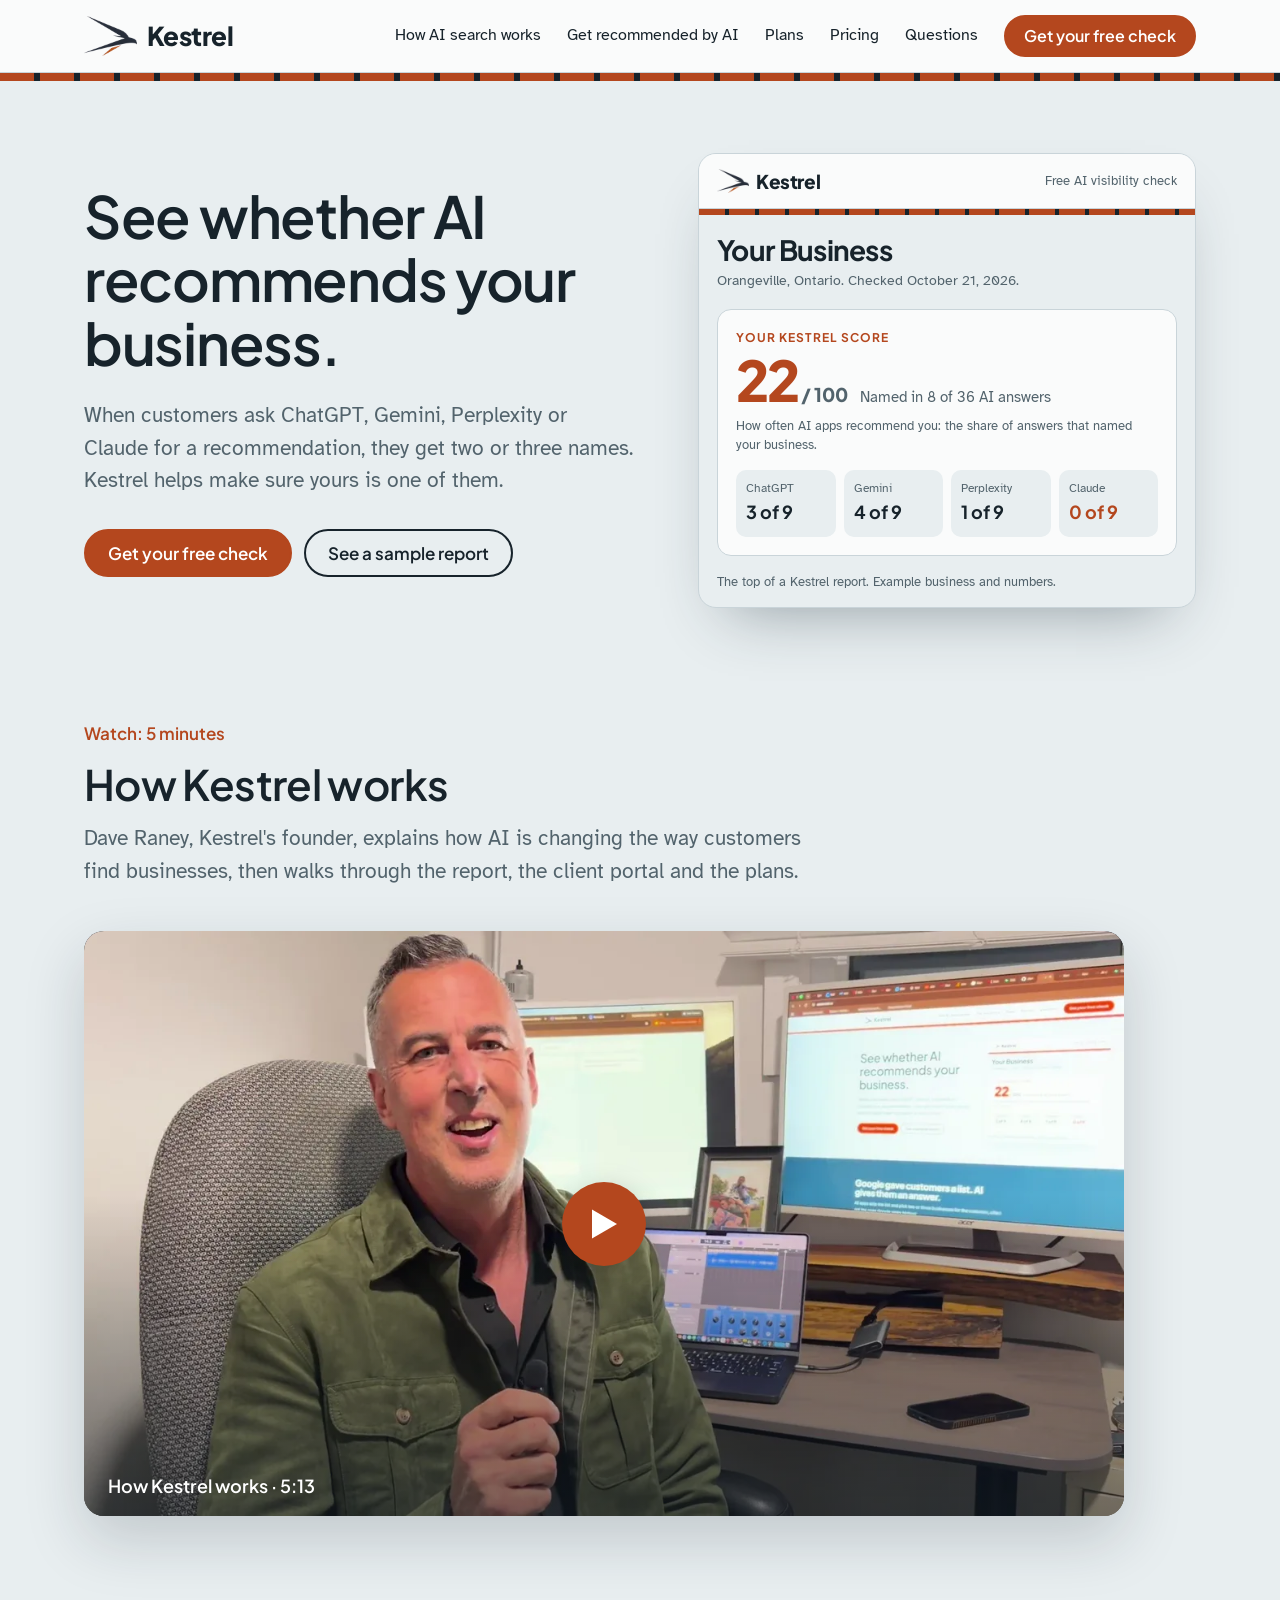
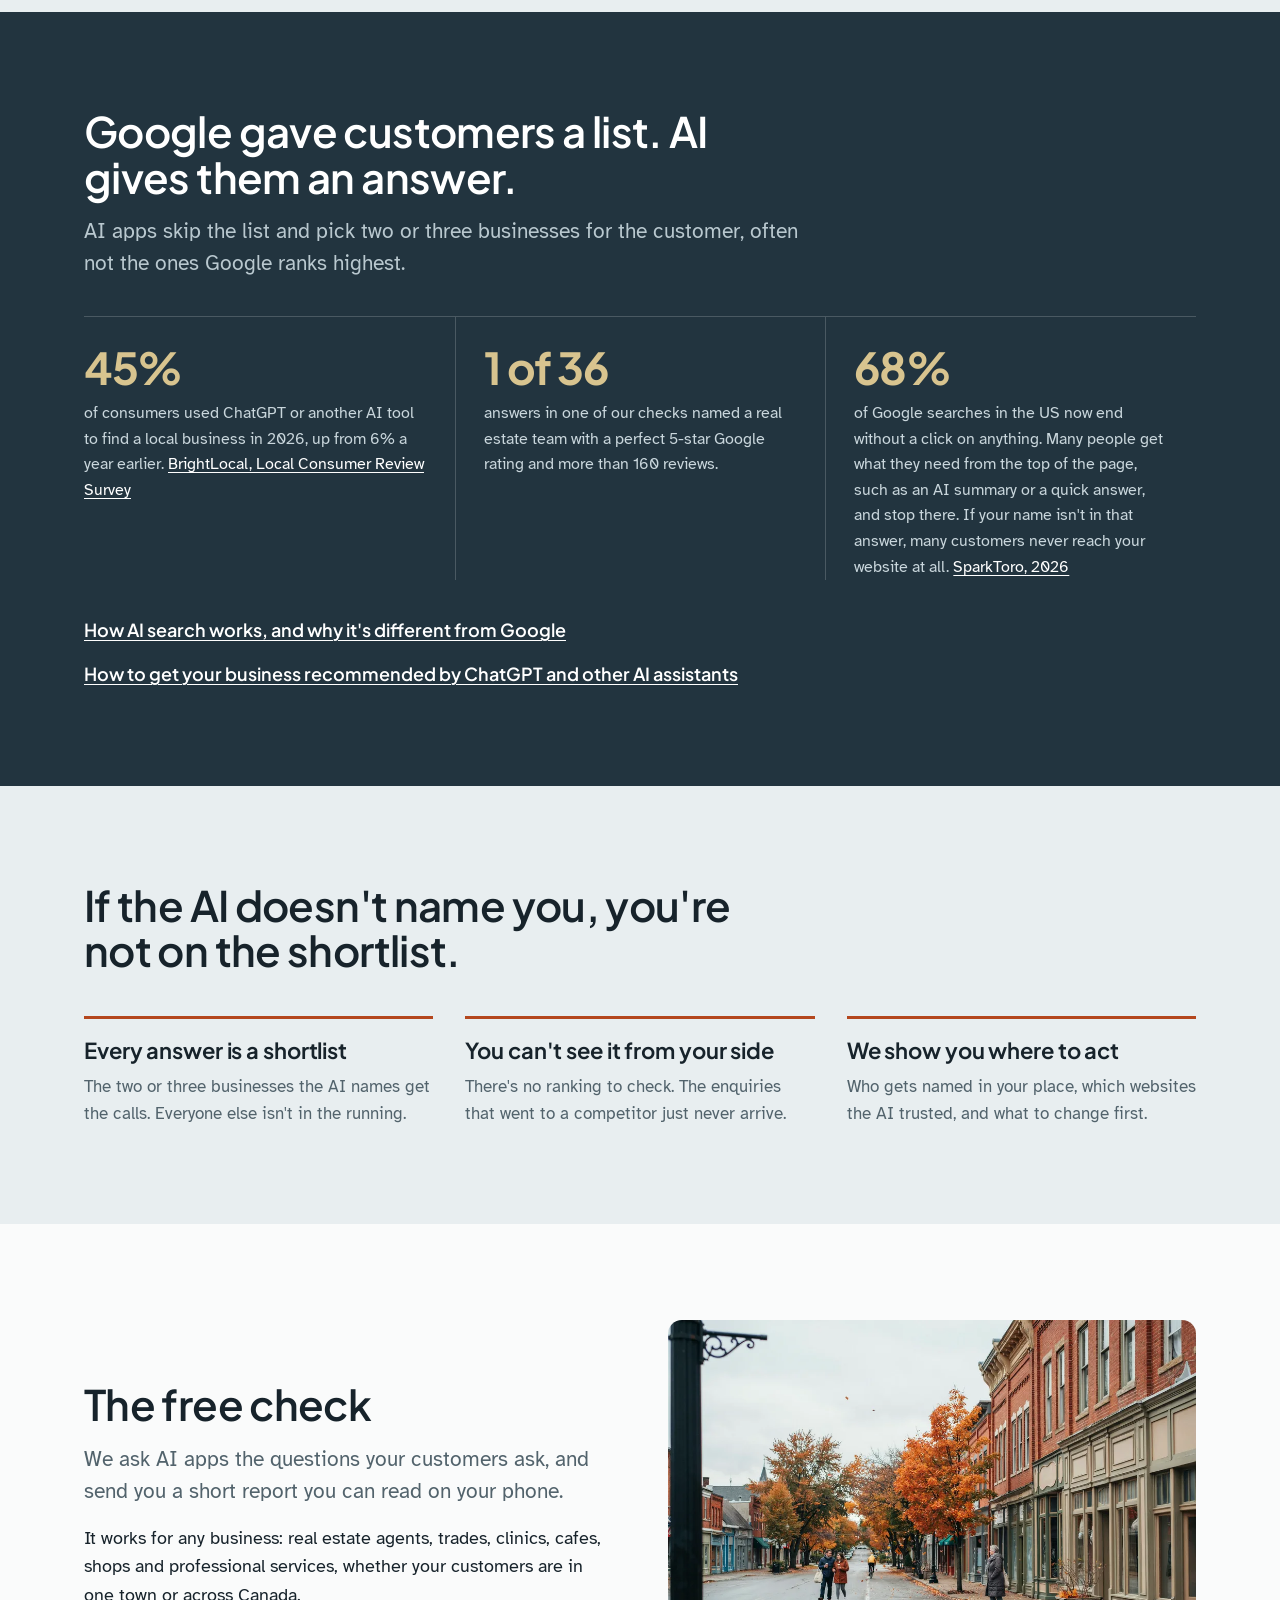
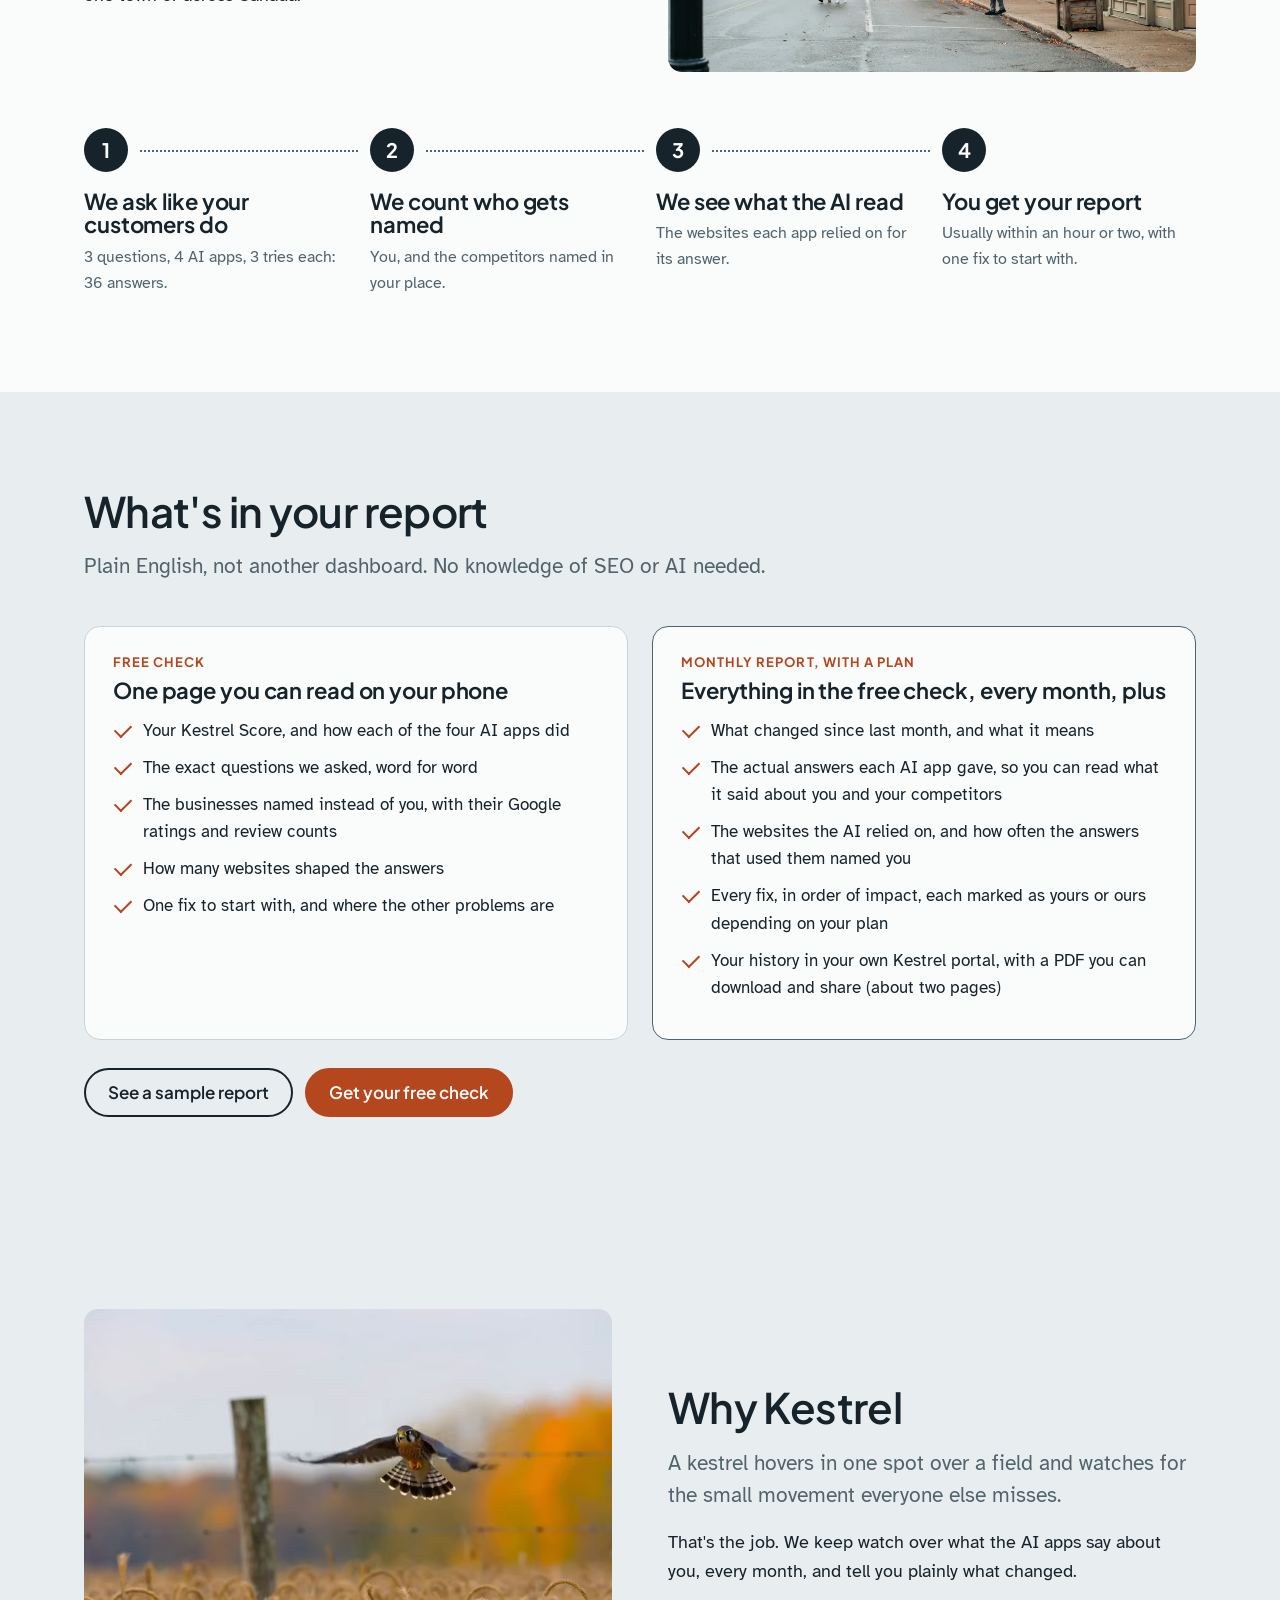
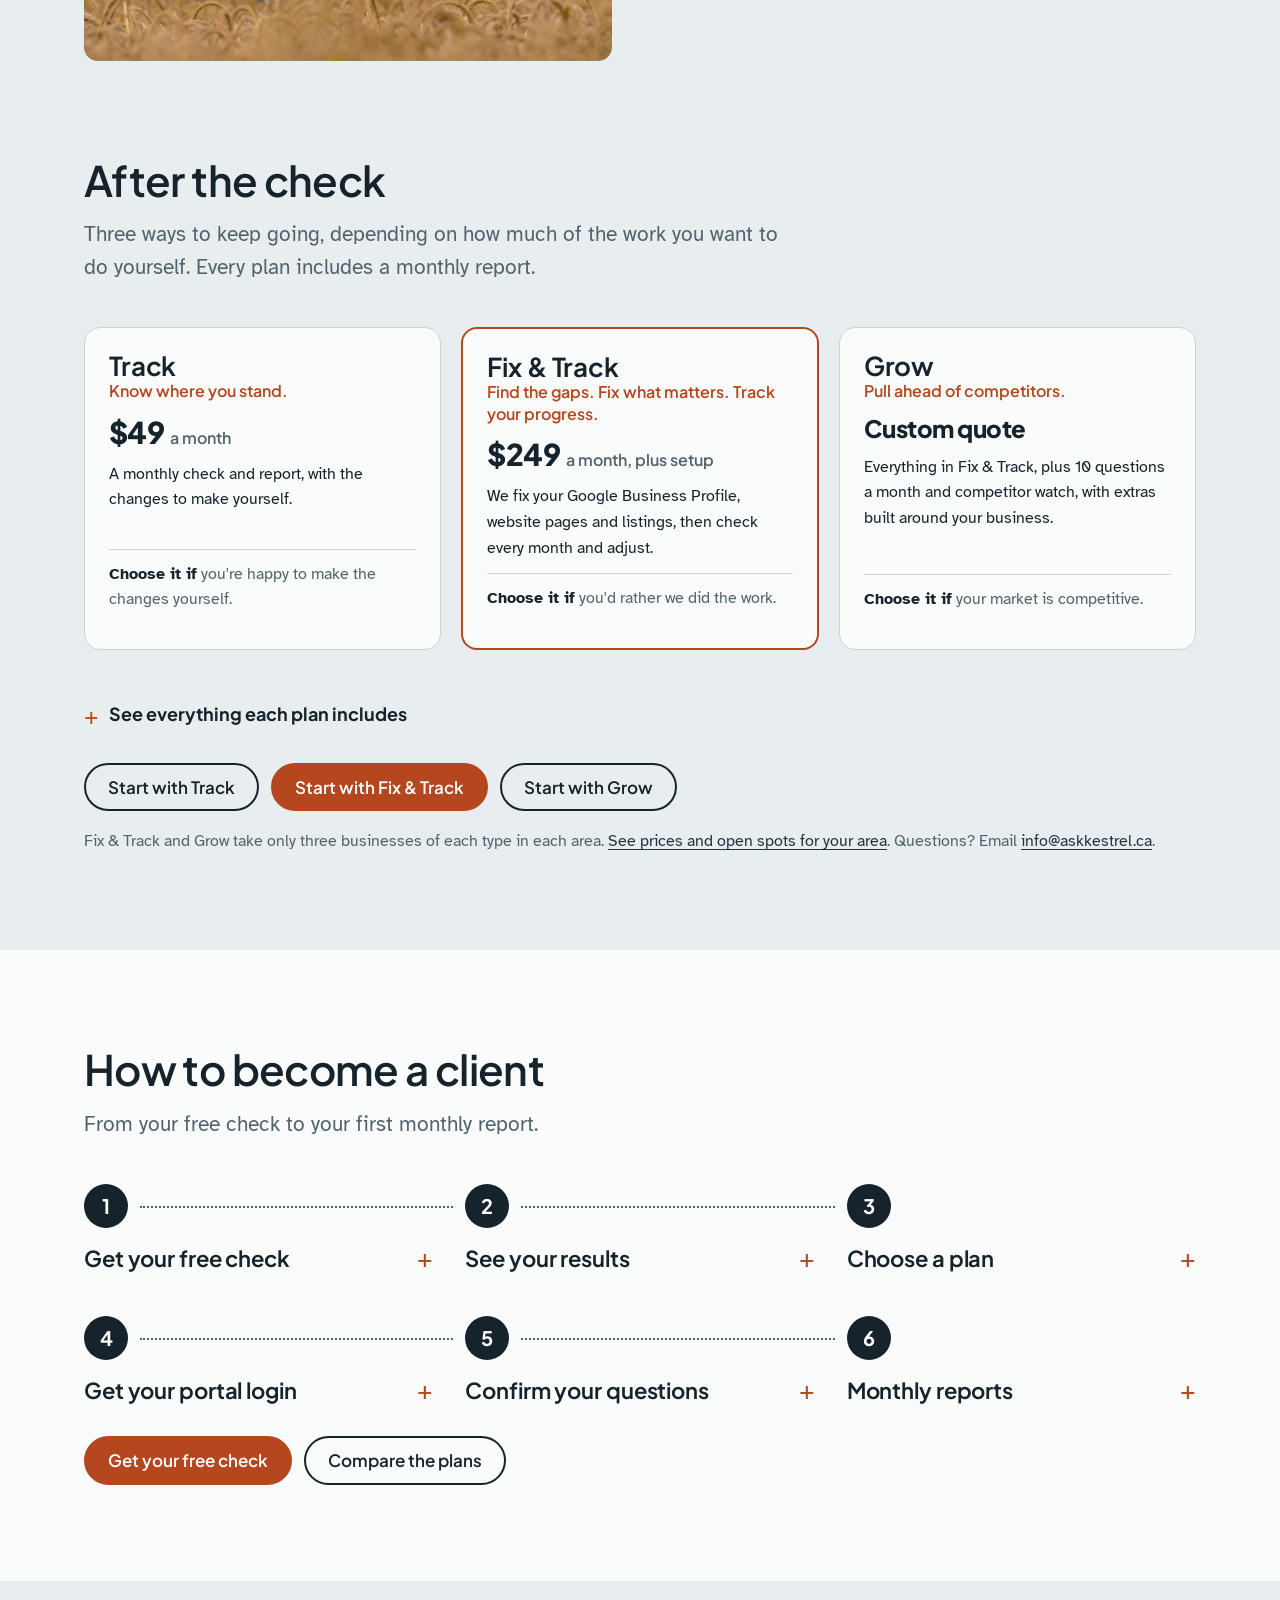
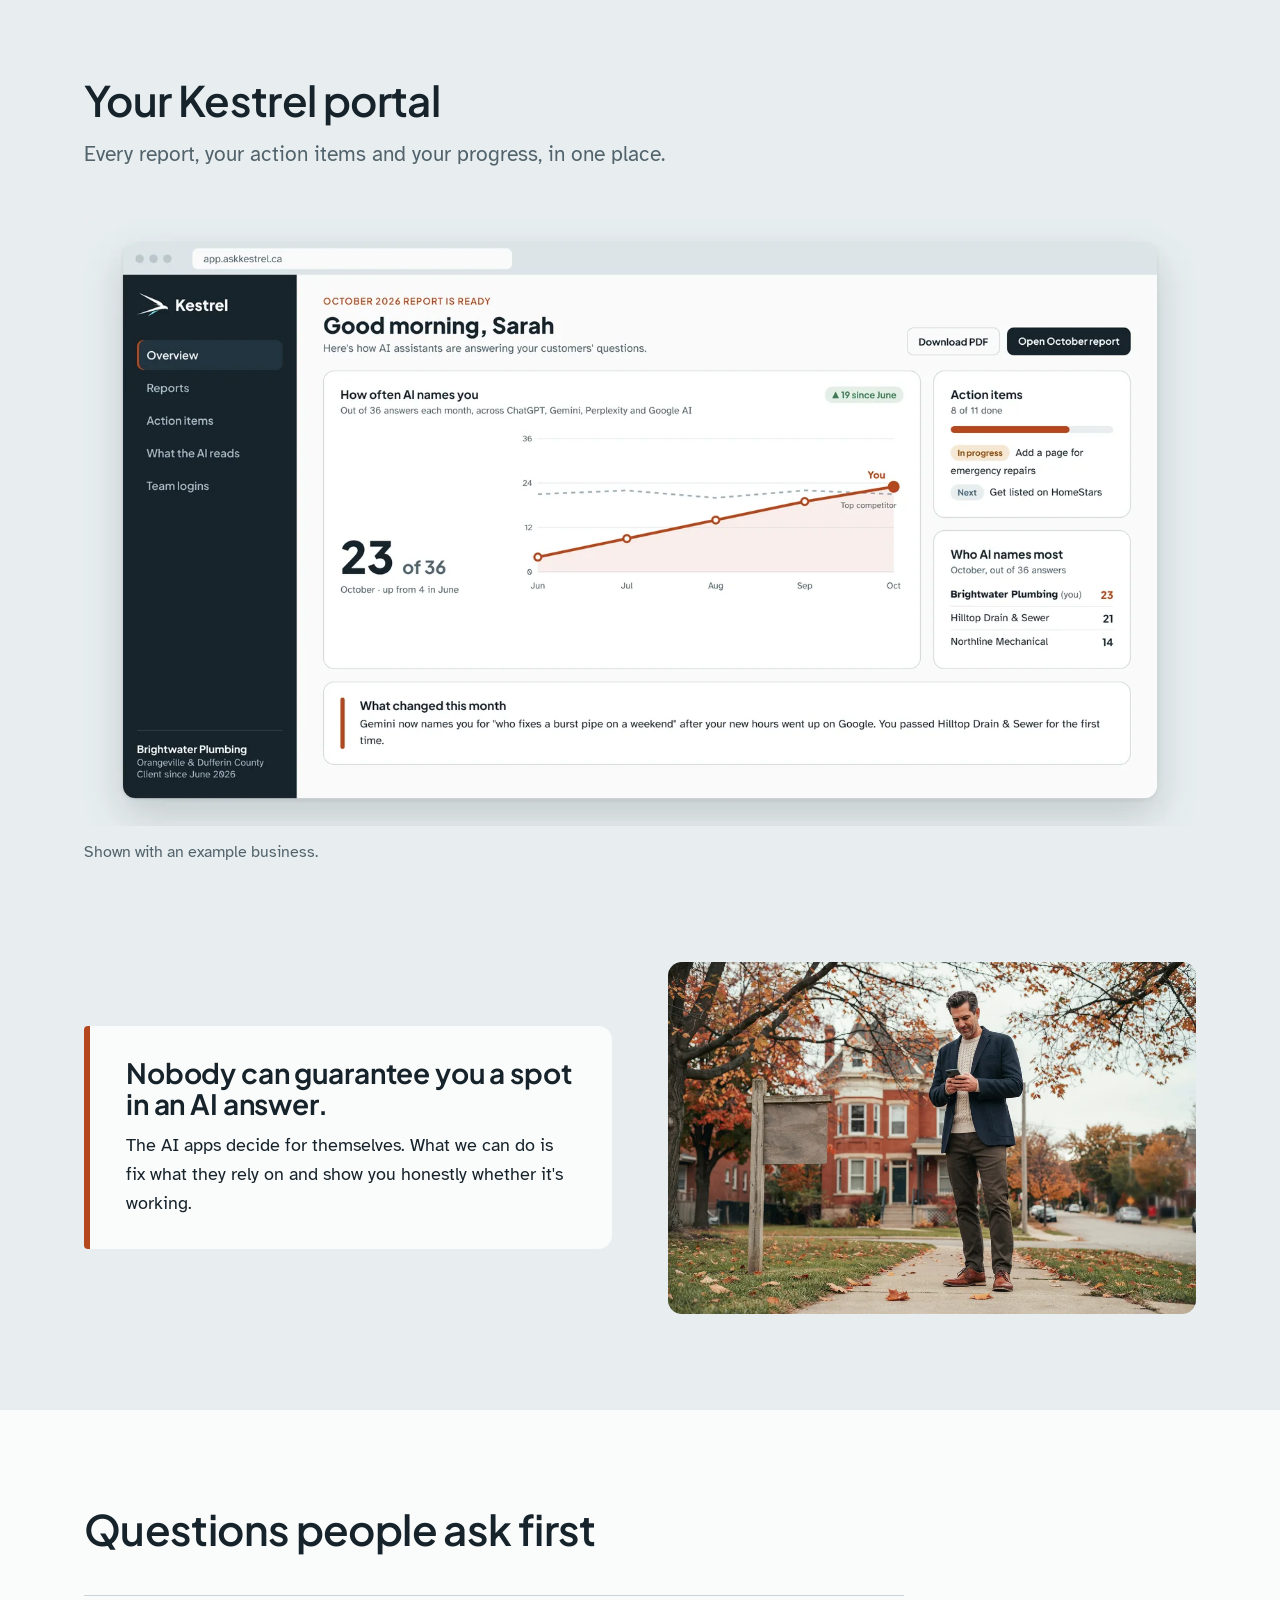
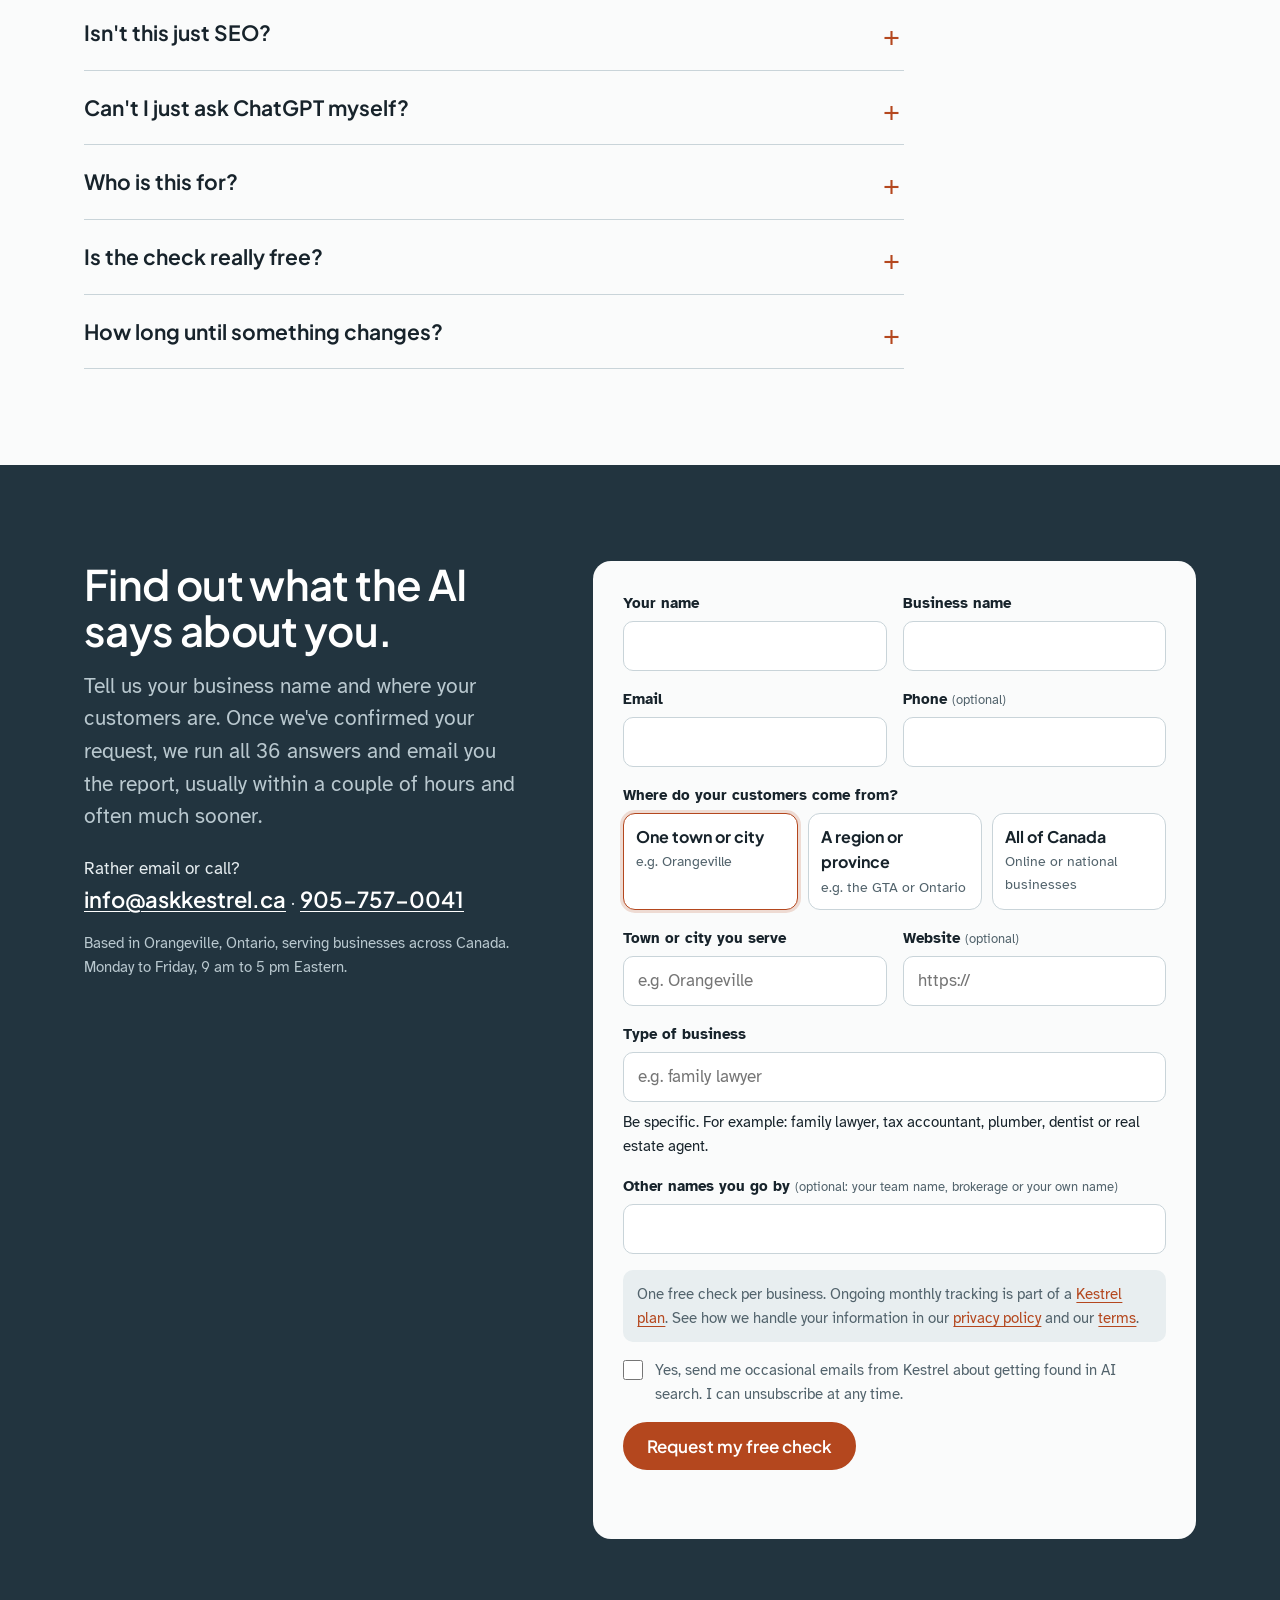
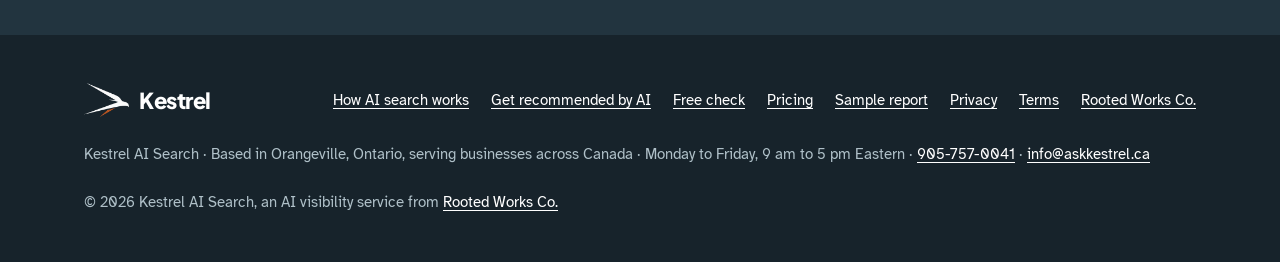
==== index.html @ c83a580f "Sign-up form: business type and town pickers from the pricing lists, so new clients hold their spot " ====
<!doctype html>
<html lang="en-CA">
<head>
<meta charset="utf-8">
<meta name="viewport" content="width=device-width, initial-scale=1, viewport-fit=cover">
<title>Kestrel AI Search | Help customers find you through AI search</title>
<meta name="description" content="Kestrel helps local businesses get named when customers ask ChatGPT, Gemini, Perplexity or Claude for a recommendation. See where you stand, who gets named instead, and what to change. Free check.">
<link rel="canonical" href="https://askkestrel.ca/">
<meta property="og:type" content="website">
<meta property="og:url" content="https://askkestrel.ca/">
<meta property="og:title" content="Kestrel | Help customers find you through AI search">
<meta property="og:description" content="Kestrel helps local businesses get named when customers ask ChatGPT, Gemini, Perplexity or Claude for a recommendation. See where you stand, who gets named instead, and what to change. Free check.">
<meta property="og:image" content="https://askkestrel.ca/images/kestrel-hovering.webp">
<meta property="og:site_name" content="Kestrel AI Search">
<meta property="og:locale" content="en_CA">
<meta name="theme-color" content="#17232B">
<link rel="icon" type="image/png" href="/assets/favicon.png">
<link rel="apple-touch-icon" href="/assets/apple-touch-icon.png">
<link rel="preconnect" href="https://fonts.googleapis.com">
<link rel="preconnect" href="https://fonts.gstatic.com" crossorigin>
<link rel="stylesheet" href="https://fonts.googleapis.com/css2?family=Atkinson+Hyperlegible:ital,wght@0,400;0,700;1,400&family=Plus+Jakarta+Sans:wght@500;600;700;800&display=swap">
<link rel="stylesheet" href="/assets/k.css?v=20261110b">
<script async src="https://www.googletagmanager.com/gtag/js?id=G-LDQDSE7P4C"></script>
<script>window.dataLayer=window.dataLayer||[];function gtag(){dataLayer.push(arguments);}gtag('js',new Date());gtag('config','G-LDQDSE7P4C');</script>
<script type="application/ld+json">{"@context": "https://schema.org", "@type": "ProfessionalService", "@id": "https://askkestrel.ca/#business", "name": "Kestrel AI Search", "alternateName": "Kestrel", "url": "https://askkestrel.ca/", "logo": "https://askkestrel.ca/assets/apple-touch-icon.png", "description": "Kestrel checks whether ChatGPT, Gemini, Perplexity and Claude recommend a local business, shows who gets named instead, and helps fix it with monthly tracking.", "areaServed": {"@type": "Country", "name": "Canada"}, "address": {"@type": "PostalAddress", "addressLocality": "Orangeville", "addressRegion": "ON", "addressCountry": "CA"}, "email": "info@askkestrel.ca", "parentOrganization": {"@type": "Organization", "name": "Rooted Works Co.", "url": "https://rootedworksco.ca/"}, "telephone": "+1-905-757-0041", "openingHoursSpecification": [{"@type": "OpeningHoursSpecification", "dayOfWeek": ["Monday", "Tuesday", "Wednesday", "Thursday", "Friday"], "opens": "09:00", "closes": "17:00"}], "image": "https://askkestrel.ca/assets/apple-touch-icon.png", "sameAs": ["https://www.linkedin.com/company/askkestrel", "https://www.instagram.com/ask.kestrel"], "priceRange": "$49 to $399 a month"}</script>
<style>
/* Video section (added Nov 2026) */
.watch{padding-top:0}
.video-frame{position:relative; max-width:1040px; aspect-ratio:16/9; border-radius:20px; overflow:hidden; background:var(--ink); box-shadow:0 24px 60px rgba(23,35,43,.18)}
.video-frame video{display:block; width:100%; height:100%; object-fit:cover; background:var(--ink)}
.video-play{position:absolute; inset:0; display:flex; align-items:center; justify-content:center; gap:14px; width:100%; border:0; padding:0; cursor:pointer; background:linear-gradient(0deg, rgba(23,35,43,.55), rgba(23,35,43,0) 55%); color:#fff; font:600 18px/1.2 var(--display)}
.video-play span{display:flex; align-items:center; justify-content:center; width:84px; height:84px; border-radius:50%; background:var(--rufous); box-shadow:0 10px 30px rgba(0,0,0,.25); transition:transform .15s}
.video-play:hover span,.video-play:focus-visible span{transform:scale(1.08)}
.video-play:focus-visible{outline:3px solid var(--rufous); outline-offset:-3px}
.video-play em{position:absolute; left:24px; bottom:20px; font-style:normal}
.video-frame.playing .video-play{display:none}
@media (max-width:600px){.video-frame{border-radius:14px}.video-play span{width:64px; height:64px}.video-play em{left:16px; bottom:14px; font-size:16px}}
</style>
</head>
<body>
<header class="top">
  <div class="wrap">
    <a class="logo" href="/" aria-label="Kestrel home"><img src="/assets/kestrel-mark.webp" width="159" height="120" alt=""><span>Kestrel</span></a>
    <nav aria-label="Main">
      <a href="/how-ai-search-works/">How AI search works</a>
      <a href="/get-recommended-by-ai/">Get recommended by AI</a>
      <a href="/#plans">Plans</a>
      <a href="/pricing/">Pricing</a>
      <a href="/#faq">Questions</a>
      <a class="btn go" href="/#start">Get your free check</a>
    </nav>
  </div>
</header>
<div class="bars" aria-hidden="true"></div>
<main>

<section class="hero">
  <div class="wrap">
    <div>
      <h1>See whether AI recommends your business.</h1>
      <p class="lede">When customers ask ChatGPT, Gemini, Perplexity or Claude for a recommendation, they get two or three names. Kestrel helps make sure yours is one of them.</p>
      <div class="btns">
        <a class="btn go" href="#start">Get your free check</a>
        <a class="btn line" href="/sample-report/">See a sample report</a>
      </div>
    </div>
    <figure class="rpt" aria-label="The top of a Kestrel report: a Kestrel Score of 22 out of 100, named in 8 of 36 AI answers">
      <div class="rpt-top"><span class="rpt-logo"><img src="/assets/kestrel-mark.webp" width="159" height="120" alt="">Kestrel</span><small>Free AI visibility check</small></div>
      <div class="rpt-bars" aria-hidden="true"></div>
      <div class="rpt-body">
        <p class="rpt-name">Your Business</p>
        <p class="rpt-sub">Orangeville, Ontario. Checked October 21, 2026.</p>
        <div class="rpt-card">
          <p class="rpt-label">Your Kestrel Score</p>
          <div class="rpt-score"><b>22<small> / 100</small></b><span>Named in 8 of 36 AI answers</span></div>
          <p class="rpt-note">How often AI apps recommend you: the share of answers that named your business.</p>
          <div class="rpt-eng">
            <div><i>ChatGPT</i><b>3 of 9</b></div>
            <div><i>Gemini</i><b>4 of 9</b></div>
            <div><i>Perplexity</i><b>1 of 9</b></div>
            <div class="zero"><i>Claude</i><b>0 of 9</b></div>
          </div>
        </div>
      </div>
      <figcaption>The top of a Kestrel report. Example business and numbers.</figcaption>
    </figure>
  </div>
</section>

<section class="watch" aria-labelledby="watch-h">
  <div class="wrap">
    <div class="head">
      <p class="kicker">Watch: 5 minutes</p>
      <h2 id="watch-h">How Kestrel works</h2>
      <p class="lede">Dave Raney, Kestrel's founder, explains how AI is changing the way customers find businesses, then walks through the report, the client portal and the plans.</p>
    </div>
    <div class="video-frame">
      <video id="kestrel-video" preload="none" playsinline poster="/images/video-poster.webp" width="1920" height="1080" aria-label="How Kestrel works, a 5-minute video">
        <source src="https://media.askkestrel.ca/kestrel-video.mp4" type="video/mp4">
        <p>Your browser can't play this video. <a href="https://media.askkestrel.ca/kestrel-video.mp4">Download it here</a>.</p>
      </video>
      <button class="video-play" type="button" aria-label="Play the video: How Kestrel works, 5 minutes">
        <span aria-hidden="true"><svg width="30" height="34" viewBox="0 0 30 34"><path d="M3 2.5v29L28 17z" fill="#fff"/></svg></span>
        <em aria-hidden="true">How Kestrel works · 5:13</em>
      </button>
    </div>
  </div>
</section>
<script>
(function(){
  var f=document.querySelector('.video-frame'); if(!f) return;
  var v=f.querySelector('video'), b=f.querySelector('.video-play');
  b.addEventListener('click',function(){ f.classList.add('playing'); v.controls=true; v.play(); v.focus(); });
  v.addEventListener('play',function(){ f.classList.add('playing'); v.controls=true; });
})();
</script>

<section class="band" aria-labelledby="shift-h">
  <div class="wrap">
    <div class="head">
      <h2 id="shift-h">Google gave customers a list. AI gives them an answer.</h2>
      <p class="lede">AI apps skip the list and pick two or three businesses for the customer, often not the ones Google ranks highest.</p>
    </div>
    <div class="facts">
      <div><strong>45%</strong><p>of consumers used ChatGPT or another AI tool to find a local business in 2026, up from 6% a year earlier. <a href="https://www.brightlocal.com/research/local-consumer-review-survey/">BrightLocal, Local Consumer Review Survey</a></p></div>
      <div><strong>1 of 36</strong><p>answers in one of our checks named a real estate team with a perfect 5-star Google rating and more than 160 reviews.</p></div>
      <div><strong>68%</strong><p>of Google searches in the US now end without a click on anything. Many people get what they need from the top of the page, such as an AI summary or a quick answer, and stop there. If your name isn't in that answer, many customers never reach your website at all. <a href="https://searchengineland.com/google-zero-click-searches-2026-study-479717">SparkToro, 2026</a></p></div>
    </div>
    <a class="more more-light" href="/how-ai-search-works/">How AI search works, and why it's different from Google</a><br>
    <a class="more more-light" style="margin-top:14px" href="/get-recommended-by-ai/">How to get your business recommended by ChatGPT and other AI assistants</a>
  </div>
</section>

<section class="impact" aria-labelledby="impact-h">
  <div class="wrap">
    <div class="head">
      <h2 id="impact-h">If the AI doesn't name you, you're not on the shortlist.</h2>
    </div>
    <div class="impact-grid">
      <div><h3>Every answer is a shortlist</h3><p>The two or three businesses the AI names get the calls. Everyone else isn't in the running.</p></div>
      <div><h3>You can't see it from your side</h3><p>There's no ranking to check. The enquiries that went to a competitor just never arrive.</p></div>
      <div><h3>We show you where to act</h3><p>Who gets named in your place, which websites the AI trusted, and what to change first.</p></div>
    </div>
  </div>
</section>

<section id="check" aria-labelledby="check-h" style="background:var(--paper)">
  <div class="wrap">
    <div class="split" style="margin-bottom:56px">
      <div>
        <h2 id="check-h">The free check</h2>
        <p class="lede" style="margin-top:16px">We ask AI apps the questions your customers ask, and send you a short report you can read on your phone.</p>
        <p style="margin-top:16px">It works for any business: real estate agents, trades, clinics, cafes, shops and professional services, whether your customers are in one town or across Canada.</p>
      </div>
      <img src="/images/main-street.webp" width="1024" height="682" loading="lazy" alt="A small-town main street in autumn, with red-brick storefronts and people walking">
    </div>
    <ol class="steps">
      <li><h3>We ask like your customers do</h3><p>3 questions, 4 AI apps, 3 tries each: 36 answers.</p></li>
      <li><h3>We count who gets named</h3><p>You, and the competitors named in your place.</p></li>
      <li><h3>We see what the AI read</h3><p>The websites each app relied on for its answer.</p></li>
      <li><h3>You get your report</h3><p>Usually within an hour or two, with one fix to start with.</p></li>
    </ol>
  </div>
</section>

<section id="report" aria-labelledby="report-h">
  <div class="wrap">
    <div class="head">
      <h2 id="report-h">What's in your report</h2>
      <p class="lede">Plain English, not another dashboard. No knowledge of SEO or AI needed.</p>
    </div>
    <div class="report-what">
      <div class="rw-card">
        <p class="rw-label">Free check</p>
        <h3>One page you can read on your phone</h3>
        <ul class="ticks">
          <li>Your Kestrel Score, and how each of the four AI apps did</li>
          <li>The exact questions we asked, word for word</li>
          <li>The businesses named instead of you, with their Google ratings and review counts</li>
          <li>How many websites shaped the answers</li>
          <li>One fix to start with, and where the other problems are</li>
        </ul>
      </div>
      <div class="rw-card rw-plan">
        <p class="rw-label">Monthly report, with a plan</p>
        <h3>Everything in the free check, every month, plus</h3>
        <ul class="ticks">
          <li>What changed since last month, and what it means</li>
          <li>The actual answers each AI app gave, so you can read what it said about you and your competitors</li>
          <li>The websites the AI relied on, and how often the answers that used them named you</li>
          <li>Every fix, in order of impact, each marked as yours or ours depending on your plan</li>
          <li>Your history in your own Kestrel portal, with a PDF you can download and share (about two pages)</li>
        </ul>
      </div>
    </div>
    <div class="btns"><a class="btn line" href="/sample-report/">See a sample report</a><a class="btn go" href="#start">Get your free check</a></div>
  </div>
</section>

<section aria-labelledby="why-h">
  <div class="wrap split">
    <video class="kvid" autoplay muted loop playsinline preload="metadata" poster="/images/kestrel-hover-poster.webp" width="960" height="640" aria-label="An American kestrel hovering over a harvested autumn field, with a fence post and coloured trees in the distance"><source src="/images/kestrel-hover.webm" type="video/webm"><source src="/images/kestrel-hover.mp4" type="video/mp4"></video>
    <div>
      <h2 id="why-h">Why Kestrel</h2>
      <p class="lede" style="margin-top:18px">A kestrel hovers in one spot over a field and watches for the small movement everyone else misses.</p>
      <p style="margin-top:16px">That's the job. We keep watch over what the AI apps say about you, every month, and tell you plainly what changed.</p>
    </div>
  </div>
</section>

<section id="plans" aria-labelledby="plans-h" style="padding-top:0">
  <div class="wrap">
    <div class="head">
      <h2 id="plans-h">After the check</h2>
      <p class="lede">Three ways to keep going, depending on how much of the work you want to do yourself. Every plan includes a monthly report.</p>
    </div>
    <div class="plan-cards">
      <div class="pc">
        <h3>Track</h3>
        <p class="pc-tag">Know where you stand.</p>
        <p class="pc-price"><b>$49</b> a month</p>
        <p>A monthly check and report, with the changes to make yourself.</p>
        <p class="pc-why"><b>Choose it if</b> you're happy to make the changes yourself.</p>
      </div>
      <div class="pc pick">
        <h3>Fix &amp; Track</h3>
        <p class="pc-tag">Find the gaps. Fix what matters. Track your progress.</p>
        <p class="pc-price"><b>$249</b> a month, plus setup</p>
        <p>We fix your Google Business Profile, website pages and listings, then check every month and adjust.</p>
        <p class="pc-why"><b>Choose it if</b> you'd rather we did the work.</p>
      </div>
      <div class="pc">
        <h3>Grow</h3>
        <p class="pc-tag">Pull ahead of competitors.</p>
        <p class="pc-price quote"><b>Custom quote</b></p>
        <p>Everything in Fix &amp; Track, plus 10 questions a month and competitor watch, with extras built around your business.</p>
        <p class="pc-why"><b>Choose it if</b> your market is competitive.</p>
      </div>
    </div>
    <details class="plans-more">
    <summary>See everything each plan includes</summary>
    <div class="plans-wrap">
    <table class="plans">
      <thead>
        <tr>
          <th scope="col"><span class="sr" style="position:absolute;left:-9999px">What's included</span></th>
          <th scope="col"><h3>Track</h3><p>You watch, we report</p></th>
          <th scope="col" class="pick"><h3>Fix &amp; Track</h3><p>We do the work</p></th>
          <th scope="col"><h3>Grow</h3><p>Pull ahead of competitors</p></th>
        </tr>
      </thead>
      <tbody>
        <tr><td>Monthly check across all four AI apps</td><td><span class="yes" aria-label="Included">&#10003;</span></td><td class="pick"><span class="yes" aria-label="Included">&#10003;</span></td><td><span class="yes" aria-label="Included">&#10003;</span></td></tr>
        <tr><td>Trend history and who's named instead of you</td><td><span class="yes" aria-label="Included">&#10003;</span></td><td class="pick"><span class="yes" aria-label="Included">&#10003;</span></td><td><span class="yes" aria-label="Included">&#10003;</span></td></tr>
        <tr><td>Specific changes you can make yourself</td><td><span class="yes" aria-label="Included">&#10003;</span></td><td class="pick"><span class="yes" aria-label="Included">&#10003;</span></td><td><span class="yes" aria-label="Included">&#10003;</span></td></tr>
        <tr><td>We fix your Google profile, website pages and listings in month one</td><td><span class="no" aria-label="Not included">&mdash;</span></td><td class="pick"><span class="yes" aria-label="Included">&#10003;</span></td><td><span class="yes" aria-label="Included">&#10003;</span></td></tr>
        <tr><td>Monthly adjustments based on what the check shows</td><td><span class="no" aria-label="Not included">&mdash;</span></td><td class="pick"><span class="yes" aria-label="Included">&#10003;</span></td><td><span class="yes" aria-label="Included">&#10003;</span></td></tr>
        <tr><td>10 questions a month instead of 3, covering your specialties and nearby towns</td><td><span class="no" aria-label="Not included">&mdash;</span></td><td class="pick"><span class="no" aria-label="Not included">&mdash;</span></td><td><span class="yes" aria-label="Included">&#10003;</span></td></tr>
        <tr><td>Competitor watch: how often three competitors you name are recommended, month to month</td><td><span class="no" aria-label="Not included">&mdash;</span></td><td class="pick"><span class="no" aria-label="Not included">&mdash;</span></td><td><span class="yes" aria-label="Included">&#10003;</span></td></tr>
        <tr><td>A new page for your website each month, answering a question customers ask the AI</td><td><span class="no" aria-label="Not included">&mdash;</span></td><td class="pick"><span class="no" aria-label="Not included">&mdash;</span></td><td><span class="opt">Option</span></td></tr>
        <tr><td>Listings on the extra sites the AI reads in your industry</td><td><span class="no" aria-label="Not included">&mdash;</span></td><td class="pick"><span class="no" aria-label="Not included">&mdash;</span></td><td><span class="opt">Option</span></td></tr>
        <tr><td>Automatic review requests after every closing or job</td><td><span class="no" aria-label="Not included">&mdash;</span></td><td class="pick"><span class="no" aria-label="Not included">&mdash;</span></td><td><span class="opt">Option</span></td></tr>
        <tr><td>Track and work on more than one area (priced by area size)</td><td><span class="no" aria-label="Not included">&mdash;</span></td><td class="pick"><span class="opt">Option</span></td><td><span class="opt">Option</span></td></tr>
        <tr><td>Price</td><td><b>$49 a month</b></td><td class="pick"><b>$249 a month</b><br><span class="opt">$399 in big cities, plus setup</span></td><td><b>Custom quote</b></td></tr>
      </tbody>
    </table>
    </div>
    </details>
    <div class="plan-btns">
      <a class="btn line" href="mailto:info@askkestrel.ca?subject=Start%20the%20Track%20plan" data-plan="track">Start with Track</a>
      <a class="btn go" href="mailto:info@askkestrel.ca?subject=Start%20the%20Fix%20%26%20Track%20plan" data-plan="fix_track">Start with Fix &amp; Track</a>
      <a class="btn line" href="mailto:info@askkestrel.ca?subject=Start%20the%20Grow%20plan" data-plan="grow">Start with Grow</a>
    </div>
    <p class="note">Fix &amp; Track and Grow take only three businesses of each type in each area. <a href="/pricing/">See prices and open spots for your area</a>. Questions? Email <a href="mailto:info@askkestrel.ca">info@askkestrel.ca</a>.</p>
  </div>
</section>

<section id="join" aria-labelledby="join-h" style="background:var(--paper)">
  <div class="wrap">
    <div class="head">
      <h2 id="join-h">How to become a client</h2>
      <p class="lede">From your free check to your first monthly report.</p>
    </div>
    <ol class="steps six steps-open">
      <li><details><summary><h3>Get your free check</h3></summary><p>Tell us your business and where your customers come from. We ask AI assistants the questions your customers ask.</p></details></li>
      <li><details><summary><h3>See your results</h3></summary><p>Within an hour or two you get a report showing how often AI names you, who it names instead, and the biggest issue holding you back, with the rest unlocked when you become a client.</p></details></li>
      <li><details><summary><h3>Choose a plan</h3></summary><p>Pick Track, Fix &amp; Track or Grow, and we'll email you a secure payment link to start your subscription. No contracts.</p></details></li>
      <li><details><summary><h3>Get your portal login</h3></summary><p>You'll receive a welcome email with a link to set your password, and your reports are waiting for you at app.askkestrel.ca.</p></details></li>
      <li><details><summary><h3>Confirm your questions</h3></summary><p>When you log in for the first time, you'll find the customer questions we suggest tracking, drafted from your website and your free check. Confirm them or suggest changes right in your portal. Once they're set, we ask the same questions every month, so your results stay comparable. You can request a change later, but we recommend keeping them the same so you can see your progress clearly.</p></details></li>
      <li><details><summary><h3>Monthly reports</h3></summary><p>Each month you see what changed, what the AI was reading, and what to fix next. On Fix &amp; Track and Grow, we work through those fixes with you.</p></details></li>
    </ol>
    <div class="btns"><a class="btn go" href="#start">Get your free check</a><a class="btn line" href="#plans">Compare the plans</a></div>
  </div>
</section>

<section id="portal" aria-labelledby="portal-h">
  <div class="wrap">
    <div class="head">
      <h2 id="portal-h">Your Kestrel portal</h2>
      <p class="lede">Every report, your action items and your progress, in one place.</p>
    </div>
    <figure class="portal-shot">
      <img src="/images/portal-overview.webp" width="1600" height="880" loading="lazy" alt="The Kestrel portal overview for an example plumbing business, showing it named in 23 of 36 AI answers in October, up from 4 in June, with its action items and the competitors named most">
      <figcaption>Shown with an example business.</figcaption>
    </figure>
  </div>
</section>

<section aria-labelledby="promise-h" style="padding-top:0">
  <div class="wrap split">
    <div class="promise">
      <h3 id="promise-h">Nobody can guarantee you a spot in an AI answer.</h3>
      <p>The AI apps decide for themselves. What we can do is fix what they rely on and show you honestly whether it's working.</p>
    </div>
    <img src="/images/agent-street.webp" width="1024" height="682" loading="lazy" alt="A real estate agent checking his phone on the sidewalk outside a red-brick century home on an autumn street">
  </div>
</section>

<section id="faq" aria-labelledby="faq-h" style="background:var(--paper)">
  <div class="wrap">
    <div class="head"><h2 id="faq-h">Questions people ask first</h2></div>
    <div class="faq">
      <details><summary>Isn't this just SEO?</summary><p>It overlaps. A good Google profile, real reviews and a clear website help with both. The difference is what gets measured. SEO tracks where you rank on a page of results. Kestrel tracks whether the AI names you when it gives one answer, and which websites it trusted to decide.</p></details>
      <details><summary>Can't I just ask ChatGPT myself?</summary><p>You can, and it's worth doing. But the AI apps remember what you've told them and tailor answers to you, so what you see isn't what a stranger sees. One ask also isn't reliable, because the answer changes. We ask each question several times in clean sessions across four apps and keep the history, so you see a trend instead of a guess.</p></details>
      <details><summary>Who is this for?</summary><p>Any business whose customers pick from a short list of names: real estate agents, mortgage brokers, lawyers, dentists, accountants, clinics, shops, restaurants, trades and other local and professional services. It works whether your customers are in one town, a region or across Canada. Choose which on the form.</p></details>
      <details><summary>Is the check really free?</summary><p>Yes, once per business. You get the report, and we'll walk you through it if you'd like. There's no obligation. If you want to keep tracking how the AI apps talk about you, that's what the monthly plans are for.</p></details>
      <details><summary>How long until something changes?</summary><p>Some fixes show up within weeks, especially on apps that search the web live, like Perplexity. Others take a few months to work through. That's why we track monthly rather than judging it on one week.</p></details>
    </div>
  </div>
</section>

<section id="start" class="band form-band" aria-labelledby="start-h">
  <div class="wrap">
    <div>
      <h2 id="start-h">Find out what the AI says about you.</h2>
      <p class="lede" style="margin-top:18px">Tell us your business name and where your customers are. Once we've confirmed your request, we run all 36 answers and email you the report, usually within a couple of hours and often much sooner.</p>
      <p class="direct">Rather email or call?<br><a href="mailto:info@askkestrel.ca">info@askkestrel.ca</a> &middot; <a href="tel:+19057570041">905-757-0041</a></p>
      <p style="margin-top:14px;font-size:15px;color:#B9C8CF">Based in Orangeville, Ontario, serving businesses across Canada. Monday to Friday, 9 am to 5 pm Eastern.</p>
    </div>
    <form data-check novalidate>
                  <input type="checkbox" name="botcheck" class="hp" tabindex="-1" autocomplete="off" aria-hidden="true">
      <div class="row">
        <label for="f-name">Your name<input id="f-name" name="name" autocomplete="name" required></label>
        <label for="f-biz">Business name<input id="f-biz" name="business" autocomplete="organization" required></label>
      </div>
      <div class="row">
        <label for="f-email">Email<input id="f-email" name="email" type="email" autocomplete="email" required></label>
        <label for="f-phone"><span>Phone <small>(optional)</small></span><input id="f-phone" name="phone" type="tel" autocomplete="tel"></label>
      </div>
      <fieldset class="plan-pick area-pick">
        <legend>Where do your customers come from?</legend>
        <label><input type="radio" name="scope" value="local" checked><span><b>One town or city</b><small>e.g. Orangeville</small></span></label>
        <label><input type="radio" name="scope" value="region"><span><b>A region or province</b><small>e.g. the GTA or Ontario</small></span></label>
        <label><input type="radio" name="scope" value="national"><span><b>All of Canada</b><small>Online or national businesses</small></span></label>
      </fieldset>
      <div class="row">
        <label for="f-town"><span data-area-label>Town or city you serve</span><input id="f-town" name="town" autocomplete="address-level2" placeholder="e.g. Orangeville" required></label>
        <label for="f-site"><span>Website <small>(optional)</small></span><input id="f-site" name="website" type="url" autocomplete="url" placeholder="https://"></label>
      </div>
      <label for="f-type"><span>Type of business</span><input id="f-type" name="business_type" required placeholder="e.g. family lawyer" aria-describedby="f-type-hint"><span class="hint" id="f-type-hint">Be specific. For example: family lawyer, tax accountant, plumber, dentist or real estate agent.</span></label>
      <label for="f-alias"><span>Other names you go by <small>(optional: your team name, brokerage or your own name)</small></span><input id="f-alias" name="other_names"></label>
      <p class="form-note">One free check per business. Ongoing monthly tracking is part of a <a href="#plans">Kestrel plan</a>. See how we handle your information in our <a href="/privacy/">privacy policy</a> and our <a href="/terms/">terms</a>.</p>
      <label class="check" for="f-news"><input id="f-news" name="newsletter" type="checkbox" value="yes"><span>Yes, send me occasional emails from Kestrel about getting found in AI search. I can unsubscribe at any time.</span></label>
      <div><button class="btn go" type="submit">Request my free check</button></div>
      <p class="status" role="status" aria-live="polite"></p>
    </form>
  </div>
</section>
<dialog id="signup" class="signup" aria-labelledby="signup-h">
  <div class="signup-head">
    <h2 id="signup-h">Sign up for Kestrel</h2>
    <button type="button" class="signup-x" data-close aria-label="Close">&times;</button>
  </div>
  <form data-signup novalidate>
    <input type="checkbox" name="botcheck" class="hp" tabindex="-1" autocomplete="off" aria-hidden="true">
    <fieldset class="plan-pick">
      <legend>Plan</legend>
      <label><input type="radio" name="plan" value="track"><span><b>Track</b><small>You watch, we report</small></span></label>
      <label><input type="radio" name="plan" value="fix_track"><span><b>Fix &amp; Track</b><small>We do the work</small></span></label>
      <label><input type="radio" name="plan" value="grow"><span><b>Grow</b><small>Pull ahead of competitors</small></span></label>
    </fieldset>
    <div class="row">
      <label for="s-name">Your name<input id="s-name" name="name" autocomplete="name" required></label>
      <label for="s-biz">Business name<input id="s-biz" name="business" autocomplete="organization" required></label>
    </div>
    <div class="row">
      <label for="s-email">Email<input id="s-email" name="email" type="email" autocomplete="email" required></label>
      <label for="s-phone"><span>Phone <small>(optional)</small></span><input id="s-phone" name="phone" type="tel" autocomplete="tel"></label>
    </div>
    <fieldset class="plan-pick area-pick">
      <legend>Where do your customers come from?</legend>
      <label><input type="radio" name="scope" value="local" checked><span><b>One town or city</b><small>e.g. Orangeville</small></span></label>
      <label><input type="radio" name="scope" value="region"><span><b>A region or province</b><small>e.g. the GTA or Ontario</small></span></label>
      <label><input type="radio" name="scope" value="national"><span><b>All of Canada</b><small>Online or national businesses</small></span></label>
    </fieldset>
    <div class="row">
      <label for="s-town"><span data-area-label>Town or city you serve</span><input id="s-town" name="town" list="k-places" autocomplete="address-level2" placeholder="e.g. Orangeville" required></label>
      <label for="s-type">Type of business<input id="s-type" name="business_type" list="k-types" autocomplete="off" placeholder="Start typing, e.g. Family lawyers"></label>
      <datalist id="k-places"></datalist><datalist id="k-types"></datalist>
    </div>
    <label for="s-site"><span>Website <small>(optional)</small></span><input id="s-site" name="website" type="url" autocomplete="url" placeholder="https://"></label>
    <label for="s-notes"><span>Anything we should know? <small>(optional)</small></span><textarea id="s-notes" name="notes" rows="3" placeholder="Questions, your main competitors, the best time to reach you..."></textarea></label>
    <p class="form-note">Nothing is charged yet. We'll confirm the details and send a secure payment link, usually within one business day. See our <a href="/terms/">terms of use</a> and <a href="/privacy/">privacy policy</a>.</p>
    <label class="check" for="s-news"><input id="s-news" name="newsletter" type="checkbox" value="yes"><span>Yes, send me occasional emails from Kestrel about getting found in AI search. I can unsubscribe at any time.</span></label>
    <div><button class="btn go" type="submit">Send my sign-up</button></div>
    <p class="status" role="status" aria-live="polite"></p>
  </form>
  <div class="signup-done" hidden>
    <p class="done-mark" aria-hidden="true">&#10003;</p>
    <h3>Thanks, you're signed up.</h3>
    <p>We've emailed a confirmation to <b data-done-email></b>. We'll be in touch shortly, usually within one business day, with your payment link and next steps.</p>
    <p>Didn't get the email? Check your spam folder, or write to <a href="mailto:info@askkestrel.ca">info@askkestrel.ca</a>.</p>
    <div><button type="button" class="btn line" data-close>Close</button></div>
  </div>
</dialog>
</main>
<footer>
  <div class="wrap">
    <a class="logo" href="/" aria-label="Kestrel home"><img src="/assets/kestrel-mark-light.webp" width="159" height="120" alt=""><span>Kestrel</span></a>
    <nav aria-label="Footer">
      <a href="/how-ai-search-works/">How AI search works</a>
      <a href="/get-recommended-by-ai/">Get recommended by AI</a>
      <a href="/#start">Free check</a>
      <a href="/pricing/">Pricing</a>
      <a href="/sample-report/">Sample report</a>
      <a href="/privacy/">Privacy</a>
      <a href="/terms/">Terms</a>
      <a href="https://rootedworksco.ca/">Rooted Works Co.</a>
    </nav>
    <address class="biz">Kestrel AI Search &middot; Based in Orangeville, Ontario, serving businesses across Canada &middot; Monday to Friday, 9 am to 5 pm Eastern &middot; <a href="tel:+19057570041">905-757-0041</a> &middot; <a href="mailto:info@askkestrel.ca">info@askkestrel.ca</a></address>
    <p>&copy; 2026 Kestrel AI Search, an AI visibility service from <a href="https://rootedworksco.ca/">Rooted Works Co.</a></p>
  </div>
</footer>
<script src="/assets/k.js?v=20261110c"></script>
</body>
</html>
---- assets/k.css ----
/* Kestrel — askkestrel.ca */
:root{
  --sky:#E8EEF0;        /* page: open Ontario sky */
  --paper:#FAFBFB;      /* surfaces */
  --ink:#17232B;        /* text */
  --slate:#4A6474;      /* kestrel wing */
  --slate-deep:#22343F; /* dark bands */
  --rufous:#B4471E;     /* kestrel back: the one accent */
  --wheat:#D8C48F;      /* stubble field */
  --line:#C9D4D9;
  --muted:#52636C;
  --display:"Plus Jakarta Sans", "Helvetica Neue", Arial, system-ui, sans-serif;
  --body:"Atkinson Hyperlegible", system-ui, -apple-system, "Segoe UI", sans-serif;
  --wrap:1160px;
}
*{box-sizing:border-box}
html{-webkit-text-size-adjust:100%; scroll-behavior:smooth}
@media (prefers-reduced-motion:reduce){html{scroll-behavior:auto}}
body{margin:0; background:var(--sky); color:var(--ink); font:18px/1.6 var(--body)}
img{max-width:100%; height:auto; display:block}
a{color:var(--slate-deep); text-decoration-thickness:1px; text-underline-offset:3px}
a:hover{color:var(--rufous)}
:focus-visible{outline:3px solid var(--rufous); outline-offset:3px; border-radius:2px}
.wrap{max-width:var(--wrap); margin:0 auto; padding-inline:24px}
@media (max-width:600px){.wrap{padding-inline:16px}}
h1,h2,h3{font-family:var(--display); font-weight:700; line-height:1.08; margin:0; letter-spacing:-.015em; color:var(--ink)}
h1{font-size:clamp(38px, 4.6vw, 58px); font-weight:600; letter-spacing:-.022em; line-height:1.1}
h2{font-size:clamp(30px, 3.4vw, 42px); font-weight:600}
h3{font-size:22px; font-weight:650; letter-spacing:-.005em}
p{margin:0}
p + p{margin-top:14px}
.lede{font-size:21px; line-height:1.55; color:var(--muted); max-width:58ch}
.kicker{font-family:var(--display); font-weight:600; font-size:17px; color:var(--rufous); margin-bottom:14px}
section{padding-block:96px}
@media (max-width:700px){section{padding-block:64px}}
.head{max-width:720px; margin-bottom:44px}
.head p{margin-top:16px}

/* barred tail stripe: the brand motif, used once per page under the header */
.bars{height:8px; background:repeating-linear-gradient(90deg, var(--rufous) 0 34px, var(--ink) 34px 40px)}

/* header */
.top{background:var(--paper); border-bottom:1px solid var(--line)}
.top .wrap{display:flex; align-items:center; justify-content:space-between; gap:20px; min-height:72px}
.logo{display:flex; align-items:center; gap:10px; text-decoration:none; color:var(--ink)}
.logo img{height:40px; width:auto}
.logo span{font-family:var(--display); font-weight:800; font-size:26px; letter-spacing:-.02em}
.top nav{display:flex; align-items:center; gap:26px; font-size:16px}
.top nav a{text-decoration:none; color:var(--ink); white-space:nowrap}
.top nav a:hover{color:var(--rufous)}
.top nav a[aria-current]{color:var(--rufous)}
@media (max-width:1180px){.top nav{gap:18px; font-size:15px}}
@media (max-width:1000px){.top nav a:not(.btn){display:none}}

/* buttons */
.btn{display:inline-flex; align-items:center; justify-content:center; min-height:48px; padding:12px 22px; border-radius:999px; font:600 17px/1.2 var(--display); text-decoration:none; border:2px solid var(--ink); cursor:pointer}
.btn.go{background:var(--rufous); border-color:var(--rufous); color:#fff}
.btn.go:hover{background:#9A3B17; border-color:#9A3B17; color:#fff}
.btn.line{background:transparent; color:var(--ink)}
.btn.line:hover{background:var(--ink); color:var(--paper)}
.top .btn{min-height:42px; padding:8px 18px; font-size:16px}
.btns{display:flex; flex-wrap:wrap; gap:12px; margin-top:32px}

/* hero */
.hero{padding-block:72px 96px}
.hero .wrap{display:grid; grid-template-columns:minmax(0, 1.05fr) minmax(0, .95fr); gap:64px; align-items:center}
.hero h1{max-width:15ch}
.hero .lede{margin-top:24px}
@media (max-width:960px){.hero .wrap{grid-template-columns:minmax(0, 1fr); gap:48px}}

/* the answer card: what an AI answer looks like, scanned */
.answer{margin:0; position:relative; background:var(--paper); border:1px solid var(--line); border-radius:18px; padding:26px 26px 22px; box-shadow:0 30px 60px -30px rgba(34, 52, 63, .45); overflow:hidden}
.answer .q{display:flex; gap:10px; align-items:flex-start; background:var(--sky); border-radius:12px; padding:12px 14px; font-size:16px}
.answer .q b{font-family:var(--display); font-weight:650}
.answer .a{margin-top:18px; font-size:16px; line-height:1.75; color:var(--muted)}
.answer .a p + p{margin-top:10px}
.nm{display:inline-block; height:.95em; vertical-align:-.12em; border-radius:4px; background:var(--slate); opacity:.85}
.answer .tally{display:flex; justify-content:space-between; align-items:baseline; gap:16px; margin-top:22px; padding-top:16px; border-top:1px dashed var(--line)}
.answer .tally span{font-size:15px; color:var(--muted)}
.answer .tally strong{font-family:var(--display); font-size:30px; color:var(--rufous); letter-spacing:-.02em; white-space:nowrap}
.scan{position:absolute; left:0; right:0; top:0; height:64px; pointer-events:none;
  background:linear-gradient(180deg, rgba(180, 71, 30, 0) 0%, rgba(180, 71, 30, .14) 70%, rgba(180, 71, 30, .55) 100%);
  border-bottom:2px solid var(--rufous); transform:translateY(-70px); animation:scan 3.2s cubic-bezier(.45, 0, .25, 1) .6s 1 forwards}
@keyframes scan{0%{transform:translateY(-70px); opacity:1} 85%{opacity:1} 100%{transform:translateY(560px); opacity:0}}
.answer .miss{opacity:0; animation:show .5s ease 3.6s forwards}
@keyframes show{to{opacity:1}}
@media (prefers-reduced-motion:reduce){.scan{display:none}.answer .miss{opacity:1; animation:none}}
.answer figcaption{margin-top:12px; font-size:13px; color:var(--muted)}

/* shift band */
.band{background:var(--slate-deep); color:#E6EDF0}
.band h2,.band h3{color:#fff}
.band .kicker{color:var(--wheat)}
.band .lede{color:#B9C8CF}
.band a{color:#fff}
.facts{display:grid; grid-template-columns:repeat(3, minmax(0, 1fr)); gap:0; border-top:1px solid rgba(255, 255, 255, .18)}
.facts div{padding:28px 28px 0 0}
.facts div + div{padding-left:28px; border-left:1px solid rgba(255, 255, 255, .18)}
.facts strong{display:block; font-family:var(--display); font-weight:700; font-size:44px; line-height:1; color:var(--wheat); letter-spacing:-.03em}
.facts p{margin-top:12px; font-size:16px; color:#C9D6DC}
@media (max-width:820px){.facts{grid-template-columns:minmax(0, 1fr)}.facts div + div{padding-left:0; border-left:0; border-top:1px solid rgba(255, 255, 255, .18)}.facts div{padding:24px 0}}

/* Google vs AI */
.versus{display:grid; grid-template-columns:minmax(0, 1fr) minmax(0, 1fr); gap:28px}
@media (max-width:860px){.versus{grid-template-columns:minmax(0, 1fr)}}
.mock{background:var(--paper); border:1px solid var(--line); border-radius:14px; padding:22px}
.mock h3{font-size:19px; margin-bottom:4px}
.mock .say{font-size:15px; color:var(--muted); margin-bottom:16px}
.serp{list-style:none; margin:0; padding:0}
.serp li{padding:9px 0; border-top:1px solid var(--sky)}
.serp i{display:block; height:9px; border-radius:3px; background:var(--slate); opacity:.7; margin-bottom:6px}
.serp i + i{height:7px; background:var(--line); opacity:1; margin-bottom:0}
.serp li.ad i:first-child{background:var(--wheat); opacity:1}
.chat{font-size:16px; line-height:1.75; color:var(--muted)}
.chat .you{background:var(--sky); border-radius:12px; padding:10px 14px; color:var(--ink); margin-bottom:14px}
.diff{width:100%; border-collapse:collapse; margin-top:36px; font-size:17px; background:var(--paper); border-radius:14px; overflow:hidden}
.diff th,.diff td{text-align:left; padding:14px 18px; border-bottom:1px solid var(--line); vertical-align:top}
.diff thead th{font-family:var(--display); font-weight:650; font-size:16px; background:var(--ink); color:#fff}
.diff tbody th{font-weight:700; width:24%}
.diff tr:last-child th,.diff tr:last-child td{border-bottom:0}
@media (max-width:700px){
  .diff thead{display:none}
  .diff,.diff tbody,.diff tr,.diff th,.diff td{display:block; width:100%}
  .diff tr{border-bottom:1px solid var(--line); padding:12px 0}
  .diff th,.diff td{border:0; padding:4px 16px}
  .diff tbody th{width:auto; font-size:19px; font-family:var(--display)}
  .diff td::before{content:attr(data-h) ": "; font-weight:700; color:var(--ink)}
}
.more{display:inline-block; margin-top:24px; font-family:var(--display); font-weight:600; font-size:18px}

/* steps */
.steps{list-style:none; margin:0; padding:0; display:grid; grid-template-columns:repeat(4, minmax(0, 1fr)); gap:32px; counter-reset:s}
.steps li{counter-increment:s; position:relative; padding-top:62px}
.steps li::before{content:counter(s); position:absolute; top:0; left:0; width:44px; height:44px; border-radius:50%; background:var(--ink); color:#fff; font:700 20px/44px var(--display); text-align:center}
.steps li:not(:last-child)::after{content:""; position:absolute; top:22px; left:56px; right:-20px; border-top:2px dotted var(--slate)}
.steps h3{margin-bottom:8px}
.steps p{font-size:16px; color:var(--muted)}
@media (max-width:900px){.steps{grid-template-columns:minmax(0, 1fr) minmax(0, 1fr)}.steps li::after{display:none}}
@media (max-width:540px){.steps{grid-template-columns:minmax(0, 1fr)}}

/* photo + text */
.split{display:grid; grid-template-columns:minmax(0, 1fr) minmax(0, 1fr); gap:56px; align-items:center}
.split img{border-radius:14px; aspect-ratio:3 / 2; object-fit:cover; width:100%}
@media (max-width:860px){.split{grid-template-columns:minmax(0, 1fr); gap:32px}}

/* plans as a comparison table */
.plans{width:100%; border-collapse:separate; border-spacing:0; background:var(--paper); border:1px solid var(--line); border-radius:16px; overflow:hidden; font-size:17px}
.plans th,.plans td{padding:16px 18px; border-bottom:1px solid var(--line); text-align:center}
.plans td:first-child,.plans th:first-child{text-align:left}
.plans thead th{vertical-align:bottom; background:var(--paper)}
.plans thead th h3{font-size:26px}
.plans thead th p{font-size:15px; font-weight:400; color:var(--muted); margin-top:6px}
.plans thead th.pick{background:var(--ink); color:#fff; border-radius:0}
.plans thead th.pick h3{color:#fff}
.plans thead th.pick p{color:#C9D6DC}
.plans td.pick{background:#F1F4F5}
.plans tr:last-child td{border-bottom:0}
.yes{color:var(--rufous); font-weight:700; font-size:20px}
.no{color:var(--line)}
.note{margin-top:18px; font-size:16px; color:var(--muted)}
.plans-wrap{overflow-x:auto}
@media (max-width:640px){.plans{font-size:15px}.plans th,.plans td{padding:12px 8px}.plans thead th h3{font-size:19px}.plans thead th p{display:none}}

/* honest promise */
.promise{background:var(--paper); border-left:6px solid var(--rufous); border-radius:4px 14px 14px 4px; padding:32px 36px}
.promise h3{font-size:28px; margin-bottom:12px}

/* faq */
.faq{max-width:820px}
.faq details{border-top:1px solid var(--line)}
.faq details:last-child{border-bottom:1px solid var(--line)}
.faq summary{cursor:pointer; list-style:none; padding:20px 40px 20px 0; position:relative; font-family:var(--display); font-weight:650; font-size:21px}
.faq summary::-webkit-details-marker{display:none}
.faq summary::after{content:"+"; position:absolute; right:4px; top:16px; font-size:28px; color:var(--rufous); font-weight:400}
.faq details[open] summary::after{content:"\2212"}
.faq details p{padding:0 0 22px; color:var(--muted); max-width:68ch}

/* form */
.form-band .wrap{display:grid; grid-template-columns:minmax(0, .85fr) minmax(0, 1.15fr); gap:64px; align-items:start}
@media (max-width:900px){.form-band .wrap{grid-template-columns:minmax(0, 1fr); gap:40px}}
form{background:var(--paper); color:var(--ink); border-radius:18px; padding:30px; display:grid; gap:16px}
.row{display:grid; grid-template-columns:minmax(0, 1fr) minmax(0, 1fr); gap:16px}
@media (max-width:560px){.row{grid-template-columns:minmax(0, 1fr)} form{padding:22px}}
label{display:grid; gap:6px; font-size:15px; font-weight:700}
label small{font-weight:400; color:var(--muted)}
input,select,textarea{font:17px/1.4 var(--body); color:var(--ink); background:#fff; border:1.5px solid var(--line); border-radius:10px; padding:12px 14px; width:100%}
input:focus,select:focus,textarea:focus{outline:none; border-color:var(--rufous); box-shadow:0 0 0 3px rgba(180, 71, 30, .18)}
textarea{min-height:110px; resize:vertical}
.hp{position:absolute; left:-9999px}
.status{font-size:16px; min-height:1.4em}
.status.ok{color:#2E6B45; font-weight:700}
.status.err{color:var(--rufous); font-weight:700}
.direct{margin-top:22px; font-size:17px}
.direct a{font-family:var(--display); font-weight:600; font-size:22px}

/* article page */
.article{max-width:720px}
.article h1{font-size:clamp(38px, 5.4vw, 64px); max-width:16ch}
.article h2{font-size:clamp(28px, 3vw, 36px); margin:56px 0 16px}
.article h3{margin:32px 0 10px}
.article p,.article li{font-size:19px; line-height:1.7}
.article ul,.article ol{padding-left:22px; margin:14px 0 0}
.article li + li{margin-top:10px}
.article .lede{margin-top:22px}
.article figure{margin:36px 0}
.article figure img{border-radius:14px}
.article figcaption{font-size:14px; color:var(--muted); margin-top:10px}
.callout{background:var(--paper); border-radius:14px; padding:24px 26px; margin:32px 0; border:1px solid var(--line)}
.callout p{font-size:18px}
.sources{font-size:15px; color:var(--muted)}
.sources li{font-size:15px !important}
.crumb{font-size:16px; margin-bottom:18px; display:inline-block}

/* footer */
footer{background:var(--ink); color:#AFC0C8; padding-block:48px; font-size:15px}
footer .wrap{display:flex; flex-wrap:wrap; justify-content:space-between; gap:24px; align-items:center}
footer a{color:#fff}
footer address.biz{font-style:normal; flex-basis:100%; line-height:1.6}
footer .logo{color:#fff}
footer .logo img{height:34px; width:auto}
footer .logo span{font-size:22px}
footer nav{display:flex; gap:22px; flex-wrap:wrap}

/* zero-click stat */
.stat-note{display:grid; grid-template-columns:auto 1fr; gap:18px; align-items:start; margin-top:24px; padding:18px 20px; background:var(--paper); border-left:5px solid var(--rufous); border-radius:4px 12px 12px 4px}
.stat-note strong{font-family:var(--display); font-weight:800; font-size:40px; line-height:1; color:var(--rufous); letter-spacing:-.02em}
.stat-note p{font-size:16px; color:var(--muted); margin:0}

/* consent checkbox */
label.check{display:grid; grid-template-columns:22px 1fr; gap:10px; align-items:start; font-weight:400; font-size:15px; color:var(--muted)}
label.check input{width:20px; height:20px; margin:2px 0 0; padding:0; accent-color:var(--rufous)}

.form-note{font-size:15px; color:var(--muted); margin:0; padding:12px 14px; background:var(--sky); border-radius:10px}

/* how a check works, in the shift band */
.method{margin-top:28px; padding:20px 22px; border:1px solid rgba(255, 255, 255, .18); border-radius:14px; max-width:720px}
.method p{color:#C9D6DC; font-size:16px; margin:0}
.method p.small{font-size:15px; color:#9FB2BB; margin-top:12px}
.eq{display:flex; flex-wrap:wrap; align-items:baseline; gap:10px 14px; margin-top:14px; font-family:var(--display); color:#fff; font-size:18px}
.eq b{font-size:30px; font-weight:800; color:var(--wheat); margin-right:6px; letter-spacing:-.02em}
.eq i{font-style:normal; color:#9FB2BB; font-size:22px}
.eq .total b{color:#fff}
.band .head{margin-bottom:36px}

.plan-btns{display:flex; flex-wrap:wrap; gap:12px; margin-top:24px}

.form-note a{color:var(--rufous)}
label small{font-weight:400}

.hint{font-size:15px; font-weight:400; color:var(--ink); margin-top:2px}

/* hero: top of a Kestrel report */
.rpt{margin:0; background:var(--sky); border:1px solid var(--line); border-radius:18px; box-shadow:0 30px 60px -30px rgba(34, 52, 63, .45); overflow:hidden}
.rpt-top{display:flex; align-items:center; justify-content:space-between; gap:12px; background:var(--paper); padding:12px 18px; border-bottom:1px solid var(--line)}
.rpt-logo{display:flex; align-items:center; gap:7px; font-family:var(--display); font-weight:800; font-size:19px; letter-spacing:-.02em}
.rpt-logo img{height:24px; width:auto}
.rpt-top small{font-size:13px; color:var(--muted)}
.rpt-bars{height:6px; background:repeating-linear-gradient(90deg, var(--rufous) 0 26px, var(--ink) 26px 30px)}
.rpt-body{padding:20px 18px 6px}
.rpt-name{font-family:var(--display); font-weight:700; font-size:28px; letter-spacing:-.025em; line-height:1.1}
.rpt-sub{margin-top:4px; font-size:14px; color:var(--muted)}
.rpt-card{margin-top:16px; background:var(--paper); border:1px solid var(--line); border-radius:14px; padding:18px}
.rpt-label{font-family:var(--display); font-weight:700; font-size:12px; letter-spacing:.08em; text-transform:uppercase; color:var(--rufous)}
.rpt-score{display:flex; align-items:baseline; gap:12px; flex-wrap:wrap; margin-top:4px}
.rpt-score b{font-family:var(--display); font-weight:800; font-size:56px; line-height:1; letter-spacing:-.04em; color:var(--rufous)}
.rpt-score small{font-size:19px; color:var(--muted); letter-spacing:0}
.rpt-score span{font-size:15px; color:var(--muted)}
.rpt-note{margin-top:8px; font-size:13px; color:var(--muted); line-height:1.5}
.rpt-eng{display:grid; grid-template-columns:repeat(4, minmax(0, 1fr)); gap:8px; margin-top:14px}
.rpt-eng div{background:var(--sky); border-radius:10px; padding:9px 10px}
.rpt-eng i{display:block; font-style:normal; font-size:12px; color:var(--muted)}
.rpt-eng b{font-family:var(--display); font-weight:700; font-size:18px}
.rpt-eng .zero b{color:var(--rufous)}
.rpt figcaption{padding:10px 18px 14px; font-size:13px; color:var(--muted)}
@media (max-width:520px){.rpt-eng{grid-template-columns:repeat(2, minmax(0, 1fr))}.rpt-score b{font-size:48px}}

/* plan sign-up pop-up */
[hidden]{display:none !important}
dialog.signup{border:0; padding:0; background:var(--paper); color:var(--ink); border-radius:18px; width:min(680px, calc(100% - 32px)); max-height:calc(100dvh - 32px); overflow:auto; box-shadow:0 40px 80px -30px rgba(23, 35, 43, .6)}
dialog.signup::backdrop{background:rgba(23, 35, 43, .55)}
.signup-head{display:flex; align-items:center; justify-content:space-between; gap:16px; padding:24px 30px 0}
.signup-head h2{font-size:28px}
.signup-x{border:0; background:transparent; font-size:34px; line-height:1; color:var(--muted); cursor:pointer; padding:4px 8px; border-radius:8px}
.signup-x:hover{color:var(--rufous)}
dialog.signup form{border-radius:0; background:transparent}
.plan-pick{border:0; margin:0; padding:0; display:grid; grid-template-columns:repeat(3, minmax(0, 1fr)); gap:10px}
.plan-pick legend{font-size:15px; font-weight:700; margin-bottom:6px; padding:0}
.plan-pick label{display:block; position:relative; cursor:pointer}
.plan-pick input{position:absolute; opacity:0; width:1px; height:1px}
.plan-pick span{display:block; height:100%; border:1.5px solid var(--line); border-radius:12px; padding:12px 14px; background:#fff}
.plan-pick b{display:block; font-family:var(--display); font-size:18px}
.plan-pick small{display:block; font-weight:400; font-size:14px; color:var(--muted); margin-top:2px}
.plan-pick input:checked + span{border-color:var(--rufous); box-shadow:0 0 0 3px rgba(180, 71, 30, .18)}
.plan-pick input:focus-visible + span{outline:3px solid var(--rufous); outline-offset:2px}
.signup-done{padding:12px 30px 30px}
.signup-done h3{font-size:26px; margin-bottom:10px}
.signup-done > div{margin-top:22px}
.done-mark{width:52px; height:52px; border-radius:50%; background:#2E6B45; color:#fff; font-size:28px; line-height:52px; text-align:center; margin-bottom:14px}
@media (max-width:560px){
  dialog.signup{width:100%; max-width:none; height:100dvh; max-height:none; border-radius:0}
  .signup-head{padding:18px 22px 0}
  .signup-head h2{font-size:24px}
  .plan-pick{grid-template-columns:minmax(0, 1fr)}
  .signup-done{padding:12px 22px 24px}
}

/* What it means for your business */
.impact-grid{display:grid; grid-template-columns:repeat(3, minmax(0, 1fr)); gap:32px}
.impact-grid div{border-top:3px solid var(--rufous); padding-top:20px}
.impact-grid h3{margin-bottom:10px}
.impact-grid p{font-size:17px; color:var(--muted); margin:0}
@media (max-width:860px){.impact-grid{grid-template-columns:minmax(0, 1fr); gap:28px}}

/* What's in your report */
.report-what{display:grid; grid-template-columns:repeat(2, minmax(0, 1fr)); gap:24px}
.rw-card{background:var(--paper); border:1px solid var(--line); border-radius:16px; padding:28px}
.rw-card.rw-plan{border-color:var(--slate)}
.rw-label{font:700 13px/1.2 var(--display); letter-spacing:.08em; text-transform:uppercase; color:var(--rufous); margin:0 0 8px}
.rw-card h3{margin-bottom:14px}
.ticks{list-style:none; margin:0; padding:0}
.ticks li{position:relative; padding-left:30px; margin:10px 0; font-size:17px}
.ticks li::before{content:""; position:absolute; left:2px; top:7px; width:14px; height:8px; border-left:2.5px solid var(--rufous); border-bottom:2.5px solid var(--rufous); transform:rotate(-45deg)}
#report .btns{margin-top:28px}
@media (max-width:820px){.report-what{grid-template-columns:minmax(0, 1fr)}.rw-card{padding:22px}}

/* Plan cards: why choose each plan */
.plan-cards{display:grid; grid-template-columns:repeat(3, minmax(0, 1fr)); gap:20px; margin-bottom:40px}
.pc{background:var(--paper); border:1px solid var(--line); border-radius:16px; padding:24px; display:flex; flex-direction:column}
.pc.pick{border:2px solid var(--rufous)}
.pc h3{font-size:26px}
.pc-tag{font:600 17px/1.35 var(--display); color:var(--rufous); margin:6px 0 12px}
.pc p{font-size:16px; margin:0 0 12px}
.pc .pc-why{margin-top:auto; padding-top:12px; border-top:1px solid var(--line); color:var(--muted)}
.pc .pc-why b{color:var(--ink)}
.plans-sub{font:600 18px/1.3 var(--display); margin:0 0 14px}
@media (max-width:900px){.plan-cards{grid-template-columns:minmax(0, 1fr)}}

/* Why Kestrel: short looping kestrel video */
.kvid{display:block; width:100%; height:auto; aspect-ratio:3 / 2; object-fit:cover; border-radius:14px; background:var(--line)}

/* service area choice on the free-check and sign-up forms */
.area-pick legend{font-size:15px; font-weight:700; margin-bottom:6px; padding:0}
.area-pick span{padding:10px 12px}
.area-pick b{font-size:16px}
@media (max-width:700px){.area-pick{grid-template-columns:minmax(0, 1fr)}}

/* How to become a client: six steps, three per row */
.steps.six{grid-template-columns:repeat(3, minmax(0, 1fr)); row-gap:44px}
.steps.six li:nth-child(3n)::after{display:none}
@media (max-width:900px){.steps.six{grid-template-columns:minmax(0, 1fr) minmax(0, 1fr)}}
@media (max-width:540px){.steps.six{grid-template-columns:minmax(0, 1fr)}}

/* Your Kestrel portal */
.portal-shot{margin:0}
.portal-shot img{display:block; width:100%; height:auto}
.portal-shot figcaption{margin-top:14px; font-size:16px; color:var(--muted)}
.portal-shot figcaption b{color:var(--ink)}
.portal-main{margin-bottom:40px}
.portal-pair{display:grid; grid-template-columns:repeat(2, minmax(0, 1fr)); gap:32px}
@media (max-width:760px){.portal-pair{grid-template-columns:minmax(0, 1fr); gap:36px}}
.portal-more{margin-top:40px; display:grid; grid-template-columns:repeat(3, minmax(0, 1fr)); gap:16px 32px}
@media (max-width:860px){.portal-more{grid-template-columns:minmax(0, 1fr)}}
.portal-note{margin-top:28px; font-size:14px; color:var(--muted)}

/* Nov 1 trim: link under the facts band, plan table folded away */
.band .more-light{color:#fff; margin-top:36px}
.plans-more{margin-top:28px}
.plans-more > summary{cursor:pointer; list-style:none; display:inline-flex; align-items:center; gap:10px; font-family:var(--display); font-weight:700; font-size:18px; color:var(--ink); padding:10px 0}
.plans-more > summary::-webkit-details-marker{display:none}
.plans-more > summary::before{content:"+"; color:var(--rufous); font-size:24px; font-weight:400; line-height:1}
.plans-more[open] > summary::before{content:"\2212"}
.plans-more[open] .plans-wrap{margin-top:16px}

/* How to become a client: numbered steps that open like the FAQ */
.join-steps{list-style:none; margin:0; padding:0; counter-reset:js}
.join-steps li{counter-increment:js; border-top:1px solid var(--line)}
.join-steps li:last-child{border-bottom:1px solid var(--line)}
.join-steps details,.join-steps details:last-child{border:0}
.join-steps summary{display:flex; align-items:center; gap:16px}
.join-steps summary::before{content:counter(js); flex:0 0 36px; width:36px; height:36px; border-radius:50%; background:var(--ink); color:#fff; font:700 17px/36px var(--display); text-align:center}
.join-steps details p{padding-left:52px}

/* How to become a client: the 3 + 3 step layout, each step opens to show its explanation */
.steps-open{align-items:start}
.steps-open summary{cursor:pointer; list-style:none; display:flex; align-items:baseline; justify-content:space-between; gap:12px}
.steps-open summary::-webkit-details-marker{display:none}
.steps-open summary h3{margin:0}
.steps-open summary::after{content:"+"; color:var(--rufous); font-size:26px; line-height:1; font-weight:400; flex-shrink:0}
.steps-open details[open] summary::after{content:"\2212"}
.steps-open summary:hover h3{text-decoration:underline; text-decoration-thickness:1px; text-underline-offset:4px}
.steps-open details p{margin-top:10px}

/* plan prices (Nov 2026) */
.pc-price{font:600 16px/1.2 var(--display) !important; color:var(--muted); margin:0 0 12px !important}
.pc-price b{font-size:30px; font-weight:800; letter-spacing:-.02em; color:var(--ink); margin-right:3px}
.plans .opt{font-size:14px; font-weight:600; color:var(--slate)}
.pc-price.quote b{font-size:24px}
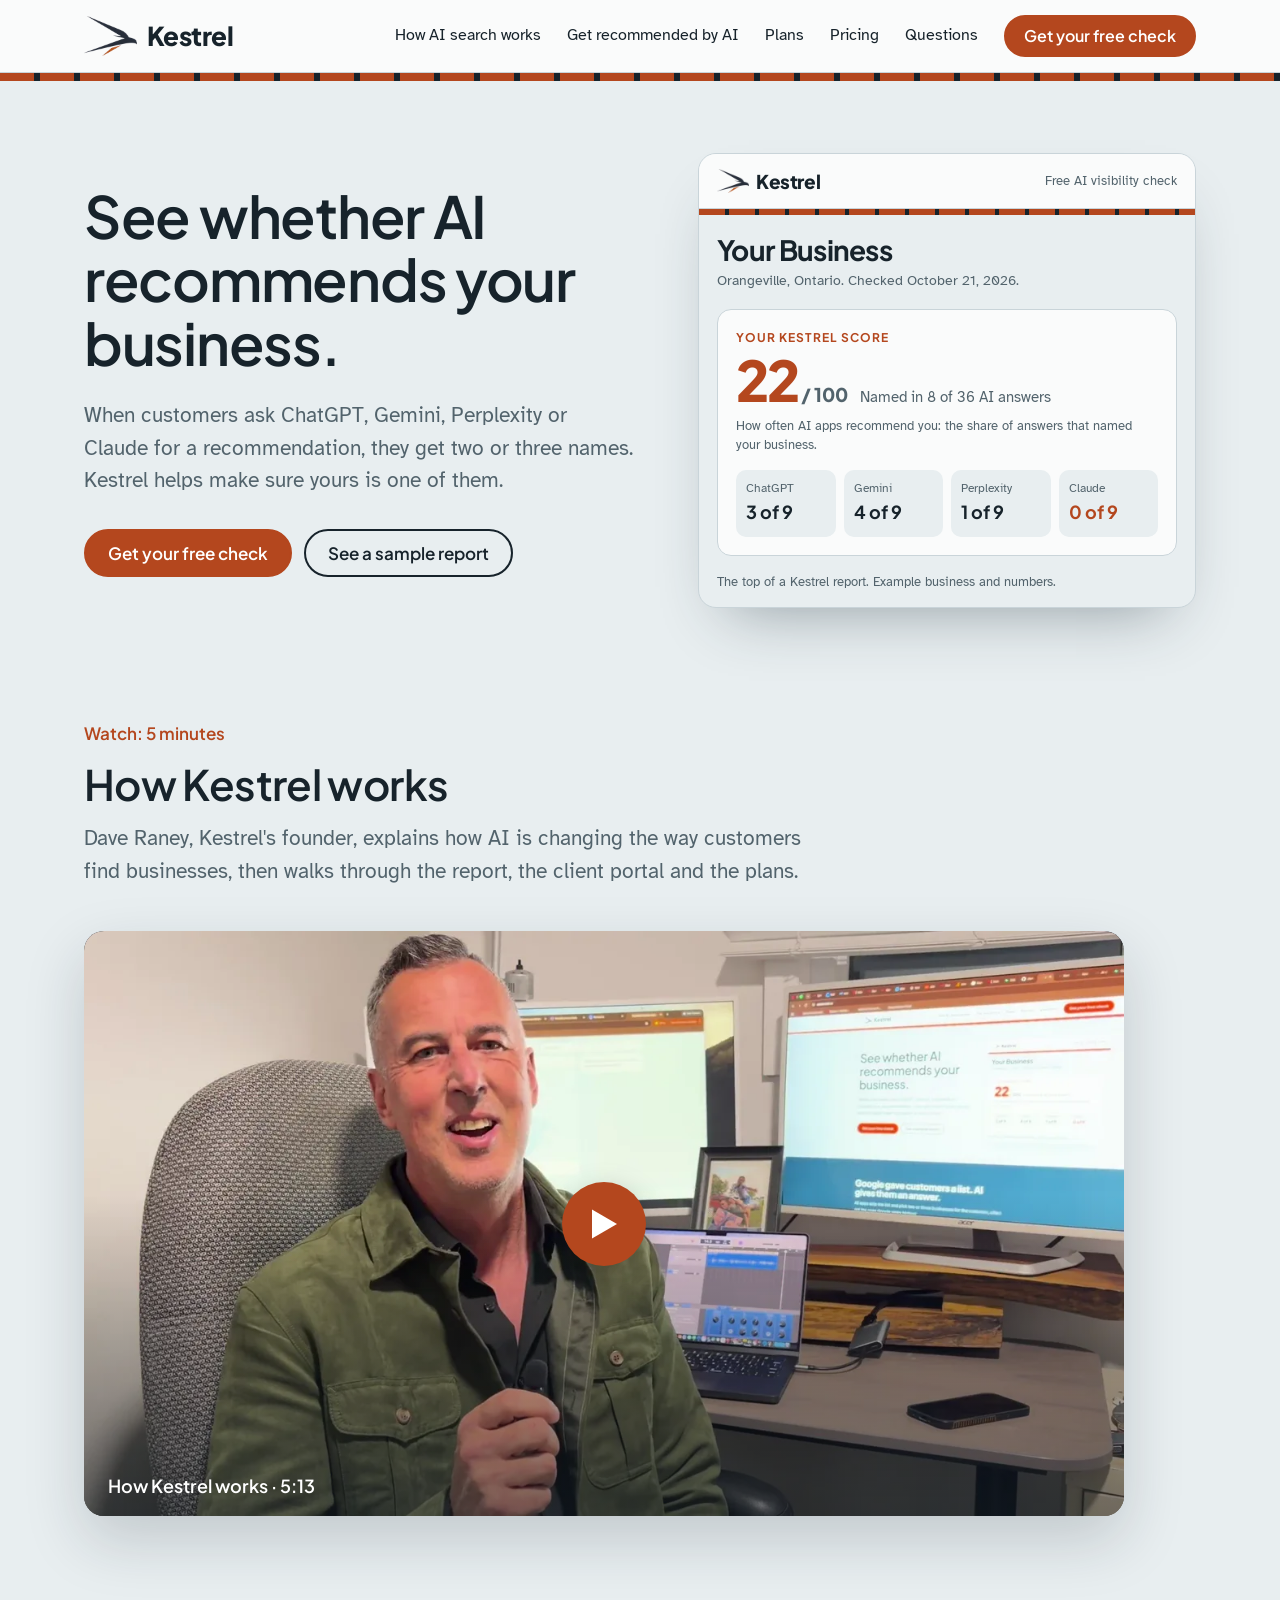
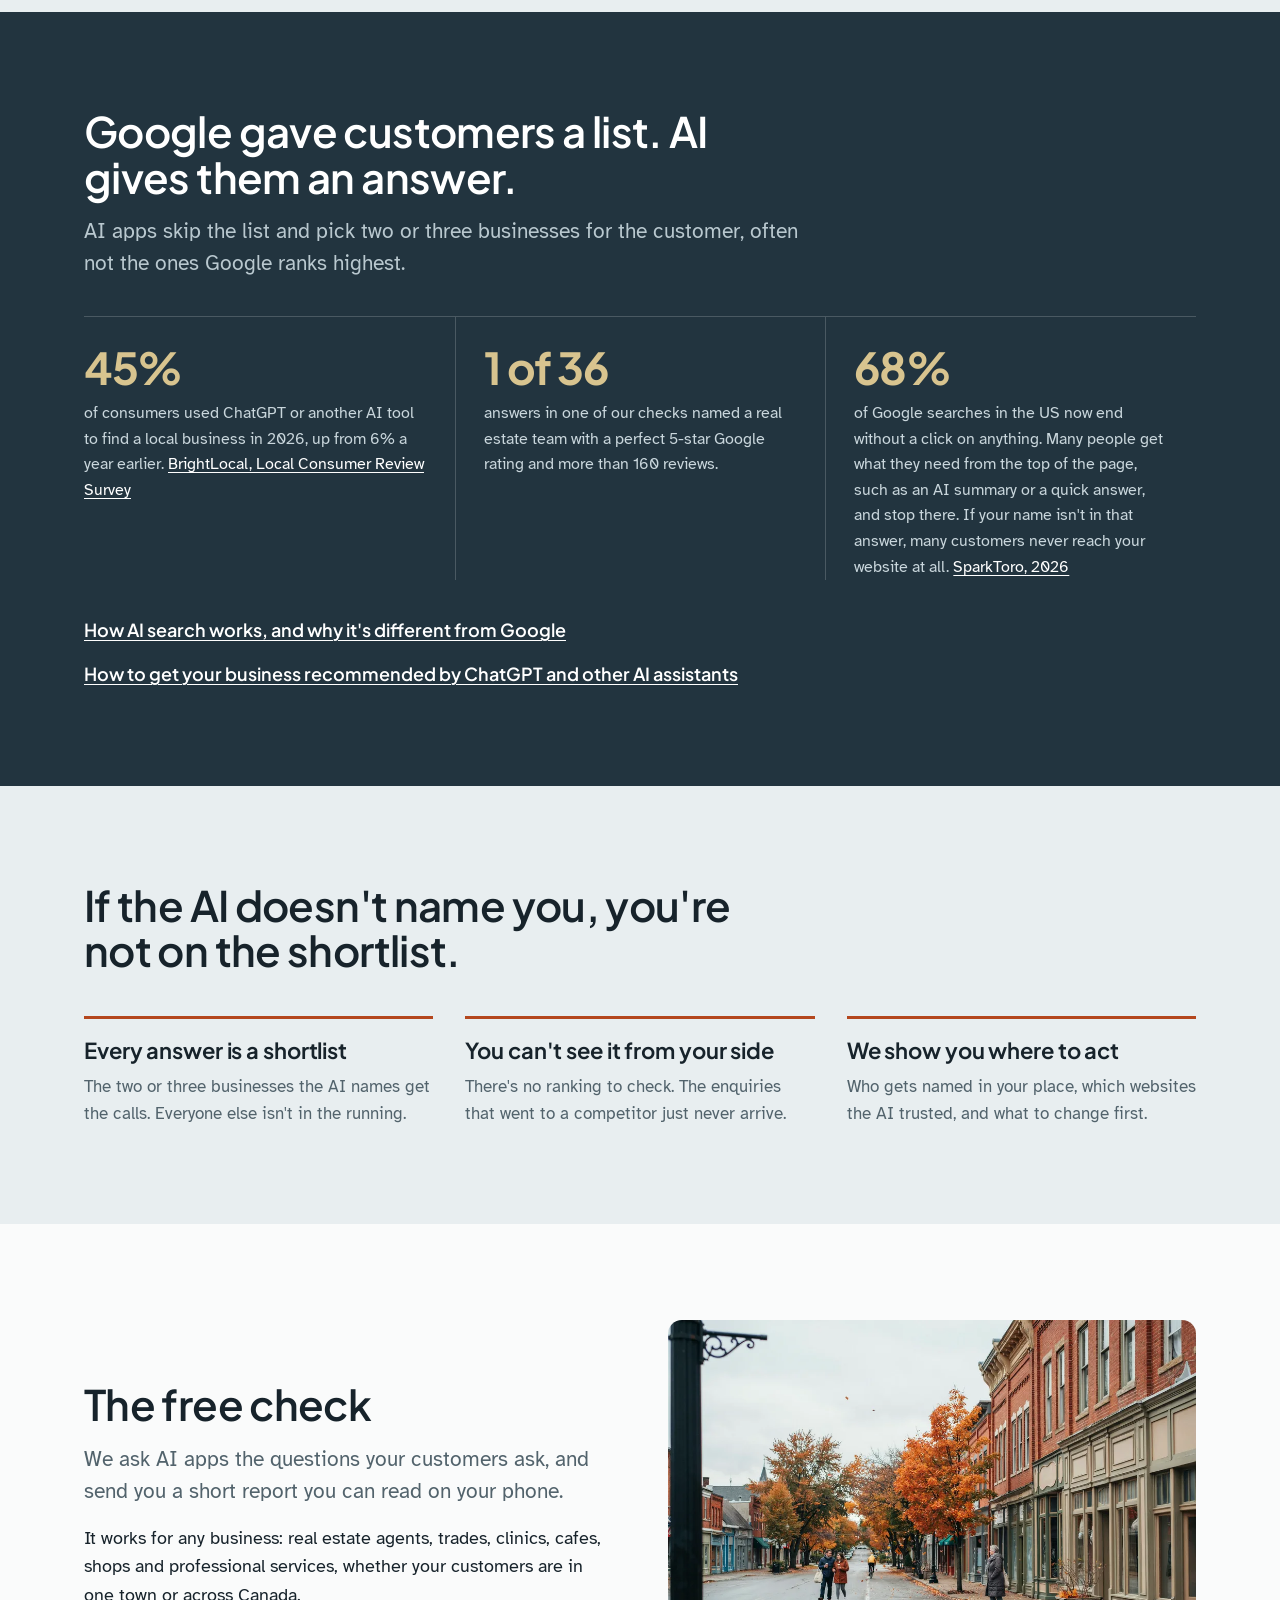
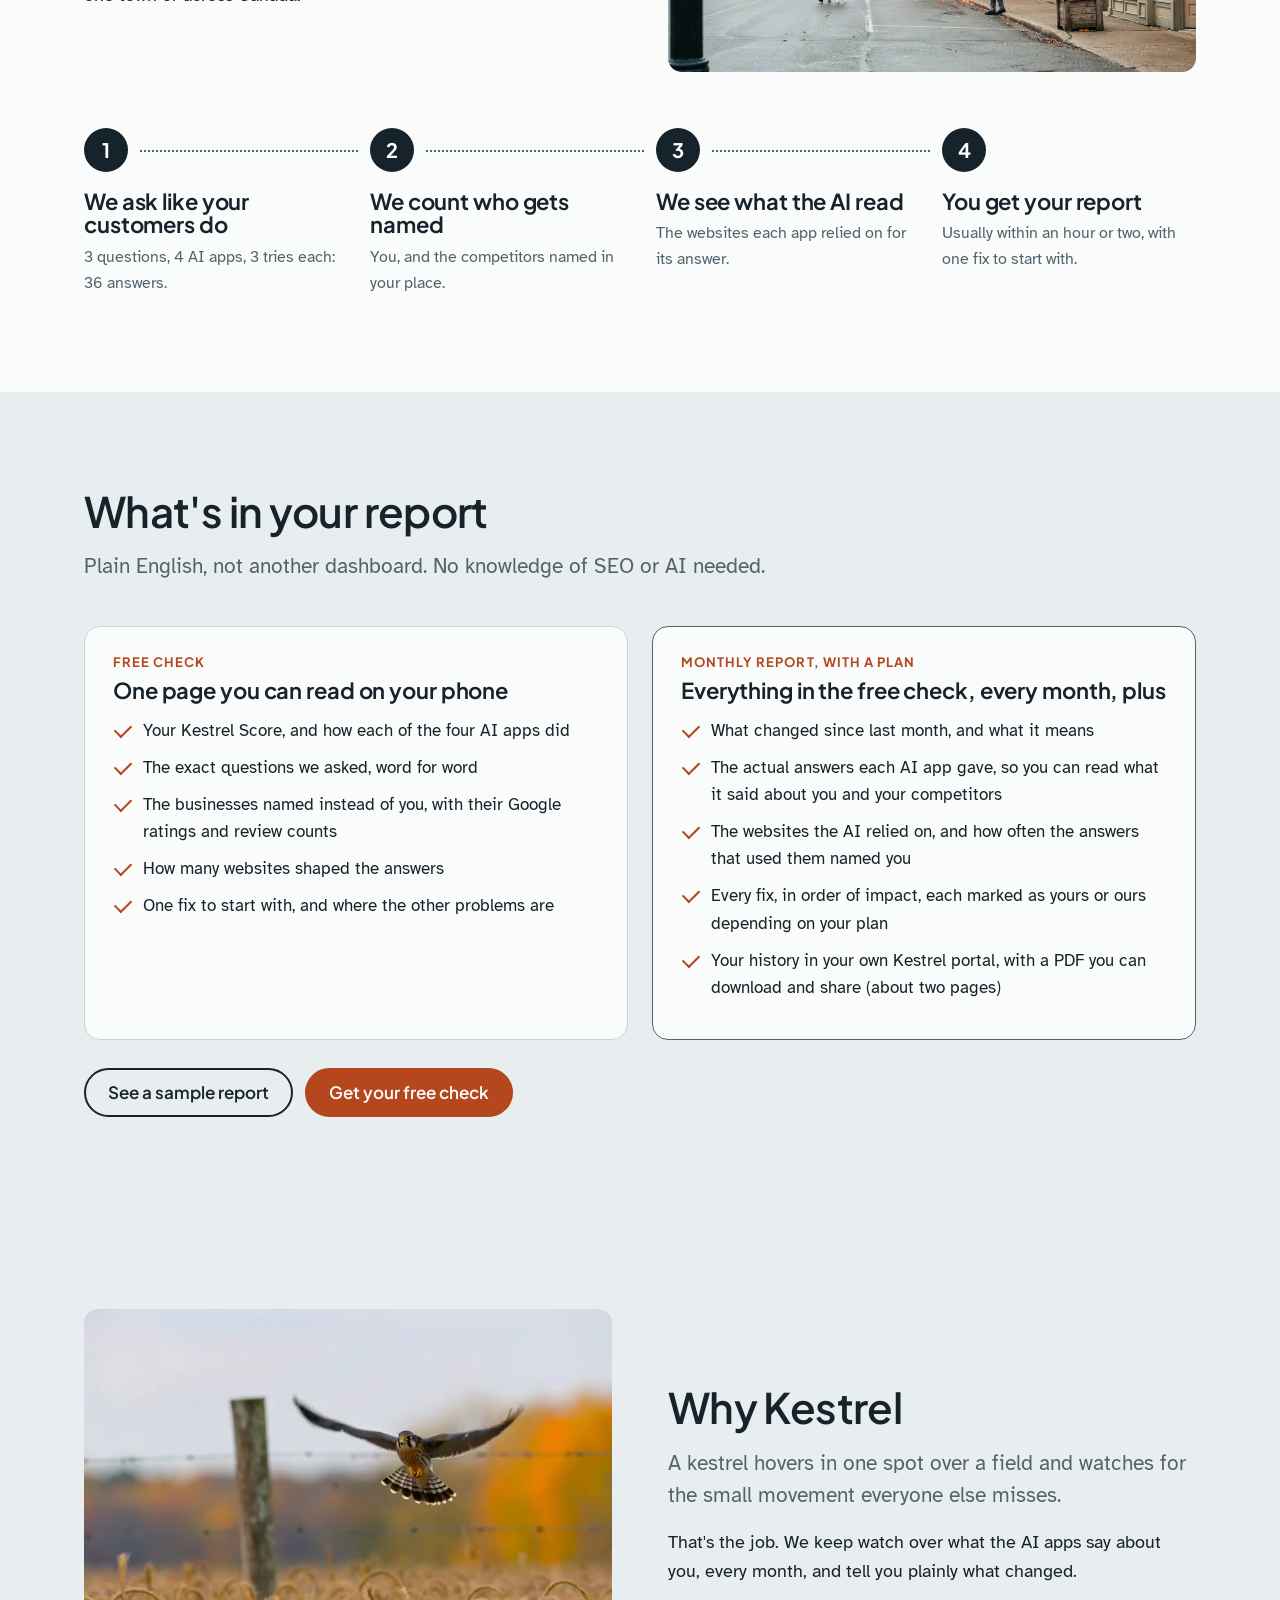
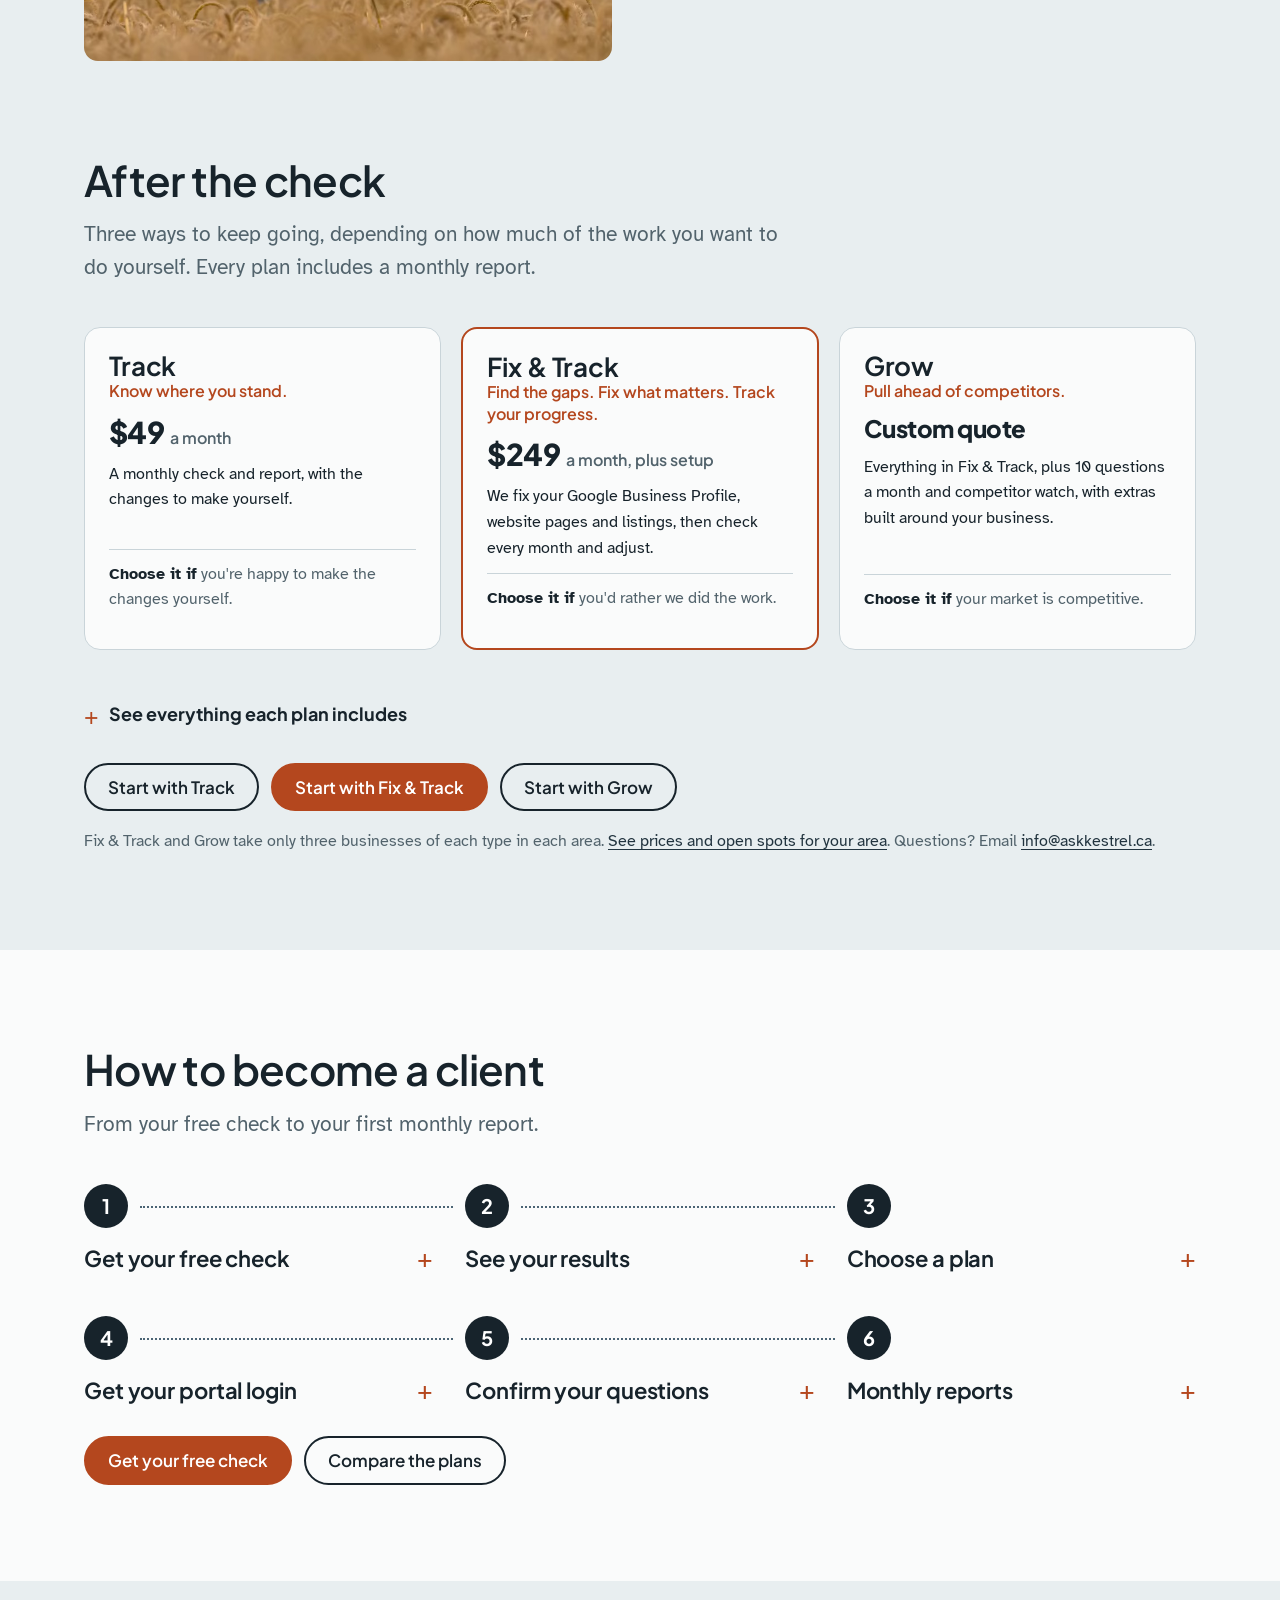
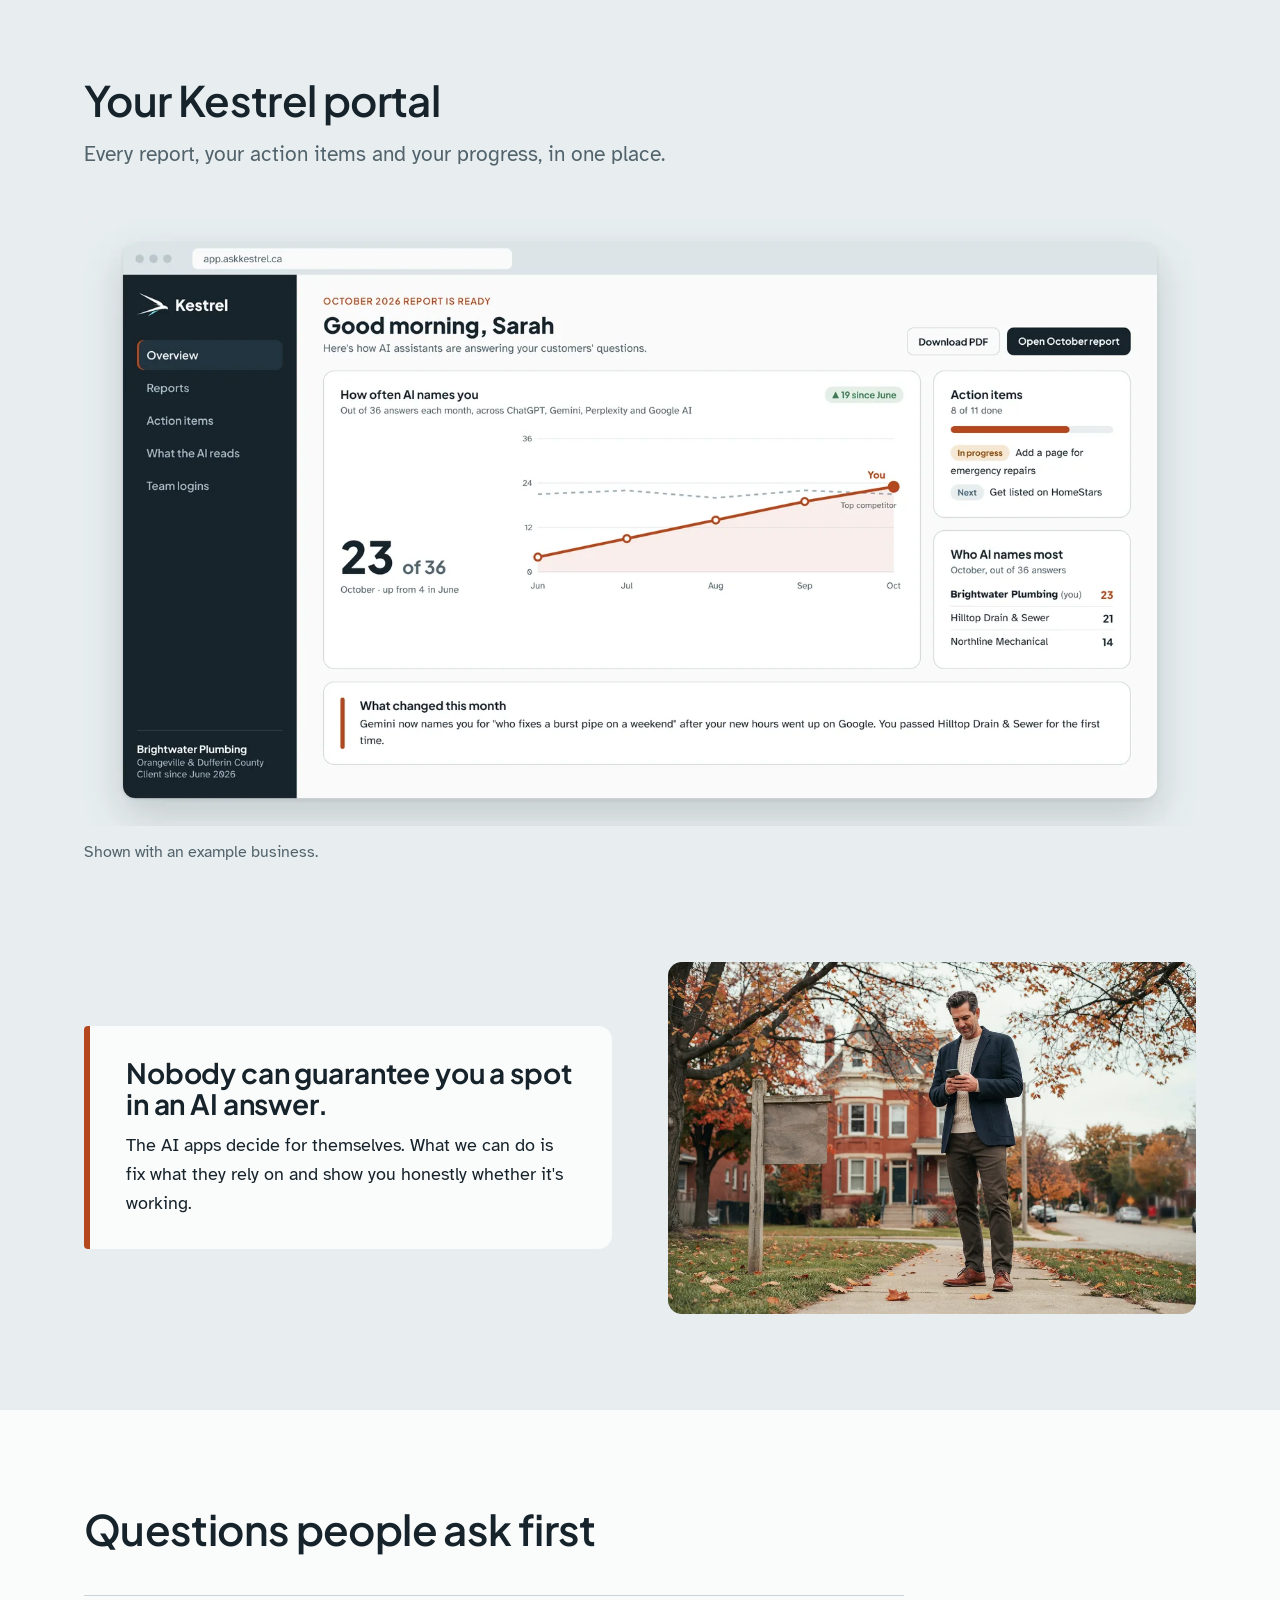
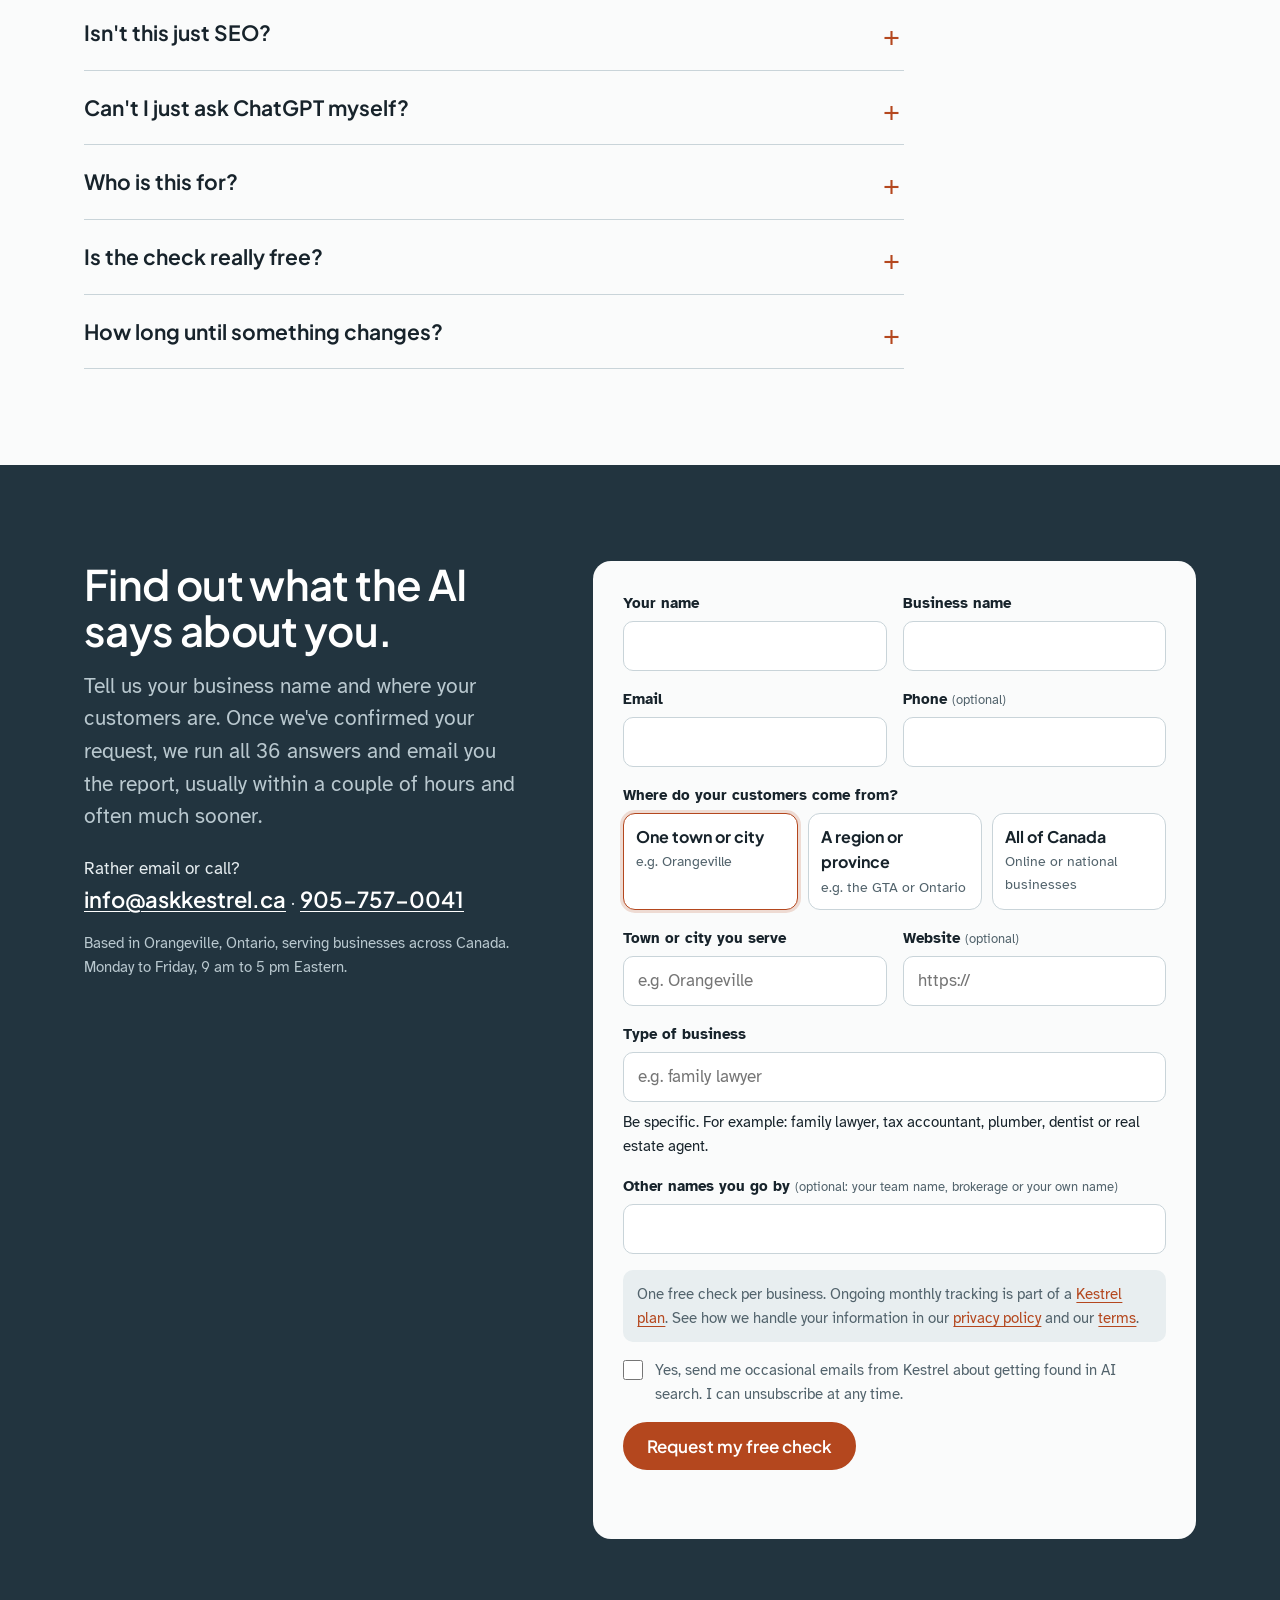
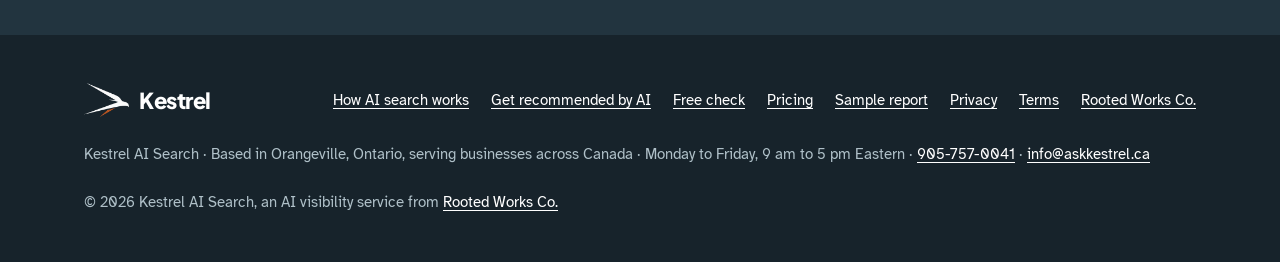
==== commit 44b72a5b: "Free check form: remember utm tags (e.g. postcard QR) and send them with the request Co-Authored-By:" ====
--- a/index.html
+++ b/index.html
@@ -260,6 +260,7 @@
         <tr><td>A new page for your website each month, answering a question customers ask the AI</td><td><span class="no" aria-label="Not included">&mdash;</span></td><td class="pick"><span class="no" aria-label="Not included">&mdash;</span></td><td><span class="opt">Option</span></td></tr>
         <tr><td>Listings on the extra sites the AI reads in your industry</td><td><span class="no" aria-label="Not included">&mdash;</span></td><td class="pick"><span class="no" aria-label="Not included">&mdash;</span></td><td><span class="opt">Option</span></td></tr>
         <tr><td>Automatic review requests after every closing or job</td><td><span class="no" aria-label="Not included">&mdash;</span></td><td class="pick"><span class="no" aria-label="Not included">&mdash;</span></td><td><span class="opt">Option</span></td></tr>
+        <tr><td>Extra questions, $10 a month each (up to 6 questions in all on Track)</td><td><span class="opt">Option</span></td><td class="pick"><span class="opt">Option</span></td><td><span class="opt">Option</span></td></tr>
         <tr><td>Track and work on more than one area (priced by area size)</td><td><span class="no" aria-label="Not included">&mdash;</span></td><td class="pick"><span class="opt">Option</span></td><td><span class="opt">Option</span></td></tr>
         <tr><td>Price</td><td><b>$49 a month</b></td><td class="pick"><b>$249 a month</b><br><span class="opt">$399 in big cities, plus setup</span></td><td><b>Custom quote</b></td></tr>
       </tbody>
@@ -267,9 +268,9 @@
     </div>
     </details>
     <div class="plan-btns">
-      <a class="btn line" href="mailto:info@askkestrel.ca?subject=Start%20the%20Track%20plan" data-plan="track">Start with Track</a>
-      <a class="btn go" href="mailto:info@askkestrel.ca?subject=Start%20the%20Fix%20%26%20Track%20plan" data-plan="fix_track">Start with Fix &amp; Track</a>
-      <a class="btn line" href="mailto:info@askkestrel.ca?subject=Start%20the%20Grow%20plan" data-plan="grow">Start with Grow</a>
+      <a class="btn line" href="/pricing/?plan=track#map">Start with Track</a>
+      <a class="btn go" href="/pricing/?plan=fix_track#map">Start with Fix &amp; Track</a>
+      <a class="btn line" href="/pricing/?plan=grow#map">Start with Grow</a>
     </div>
     <p class="note">Fix &amp; Track and Grow take only three businesses of each type in each area. <a href="/pricing/">See prices and open spots for your area</a>. Questions? Email <a href="mailto:info@askkestrel.ca">info@askkestrel.ca</a>.</p>
   </div>
@@ -284,7 +285,7 @@
     <ol class="steps six steps-open">
       <li><details><summary><h3>Get your free check</h3></summary><p>Tell us your business and where your customers come from. We ask AI assistants the questions your customers ask.</p></details></li>
       <li><details><summary><h3>See your results</h3></summary><p>Within an hour or two you get a report showing how often AI names you, who it names instead, and the biggest issue holding you back, with the rest unlocked when you become a client.</p></details></li>
-      <li><details><summary><h3>Choose a plan</h3></summary><p>Pick Track, Fix &amp; Track or Grow, and we'll email you a secure payment link to start your subscription. No contracts.</p></details></li>
+      <li><details><summary><h3>Choose a plan</h3></summary><p>Pick Track and pay securely online in a couple of minutes. For Fix &amp; Track or Grow, we start with a short consultation, then email you a secure payment link. No contracts.</p></details></li>
       <li><details><summary><h3>Get your portal login</h3></summary><p>You'll receive a welcome email with a link to set your password, and your reports are waiting for you at app.askkestrel.ca.</p></details></li>
       <li><details><summary><h3>Confirm your questions</h3></summary><p>When you log in for the first time, you'll find the customer questions we suggest tracking, drafted from your website and your free check. Confirm them or suggest changes right in your portal. Once they're set, we ask the same questions every month, so your results stay comparable. You can request a change later, but we recommend keeping them the same so you can see your progress clearly.</p></details></li>
       <li><details><summary><h3>Monthly reports</h3></summary><p>Each month you see what changed, what the AI was reading, and what to fix next. On Fix &amp; Track and Grow, we work through those fixes with you.</p></details></li>
@@ -366,53 +367,6 @@
     </form>
   </div>
 </section>
-<dialog id="signup" class="signup" aria-labelledby="signup-h">
-  <div class="signup-head">
-    <h2 id="signup-h">Sign up for Kestrel</h2>
-    <button type="button" class="signup-x" data-close aria-label="Close">&times;</button>
-  </div>
-  <form data-signup novalidate>
-    <input type="checkbox" name="botcheck" class="hp" tabindex="-1" autocomplete="off" aria-hidden="true">
-    <fieldset class="plan-pick">
-      <legend>Plan</legend>
-      <label><input type="radio" name="plan" value="track"><span><b>Track</b><small>You watch, we report</small></span></label>
-      <label><input type="radio" name="plan" value="fix_track"><span><b>Fix &amp; Track</b><small>We do the work</small></span></label>
-      <label><input type="radio" name="plan" value="grow"><span><b>Grow</b><small>Pull ahead of competitors</small></span></label>
-    </fieldset>
-    <div class="row">
-      <label for="s-name">Your name<input id="s-name" name="name" autocomplete="name" required></label>
-      <label for="s-biz">Business name<input id="s-biz" name="business" autocomplete="organization" required></label>
-    </div>
-    <div class="row">
-      <label for="s-email">Email<input id="s-email" name="email" type="email" autocomplete="email" required></label>
-      <label for="s-phone"><span>Phone <small>(optional)</small></span><input id="s-phone" name="phone" type="tel" autocomplete="tel"></label>
-    </div>
-    <fieldset class="plan-pick area-pick">
-      <legend>Where do your customers come from?</legend>
-      <label><input type="radio" name="scope" value="local" checked><span><b>One town or city</b><small>e.g. Orangeville</small></span></label>
-      <label><input type="radio" name="scope" value="region"><span><b>A region or province</b><small>e.g. the GTA or Ontario</small></span></label>
-      <label><input type="radio" name="scope" value="national"><span><b>All of Canada</b><small>Online or national businesses</small></span></label>
-    </fieldset>
-    <div class="row">
-      <label for="s-town"><span data-area-label>Town or city you serve</span><input id="s-town" name="town" list="k-places" autocomplete="address-level2" placeholder="e.g. Orangeville" required></label>
-      <label for="s-type">Type of business<input id="s-type" name="business_type" list="k-types" autocomplete="off" placeholder="Start typing, e.g. Family lawyers"></label>
-      <datalist id="k-places"></datalist><datalist id="k-types"></datalist>
-    </div>
-    <label for="s-site"><span>Website <small>(optional)</small></span><input id="s-site" name="website" type="url" autocomplete="url" placeholder="https://"></label>
-    <label for="s-notes"><span>Anything we should know? <small>(optional)</small></span><textarea id="s-notes" name="notes" rows="3" placeholder="Questions, your main competitors, the best time to reach you..."></textarea></label>
-    <p class="form-note">Nothing is charged yet. We'll confirm the details and send a secure payment link, usually within one business day. See our <a href="/terms/">terms of use</a> and <a href="/privacy/">privacy policy</a>.</p>
-    <label class="check" for="s-news"><input id="s-news" name="newsletter" type="checkbox" value="yes"><span>Yes, send me occasional emails from Kestrel about getting found in AI search. I can unsubscribe at any time.</span></label>
-    <div><button class="btn go" type="submit">Send my sign-up</button></div>
-    <p class="status" role="status" aria-live="polite"></p>
-  </form>
-  <div class="signup-done" hidden>
-    <p class="done-mark" aria-hidden="true">&#10003;</p>
-    <h3>Thanks, you're signed up.</h3>
-    <p>We've emailed a confirmation to <b data-done-email></b>. We'll be in touch shortly, usually within one business day, with your payment link and next steps.</p>
-    <p>Didn't get the email? Check your spam folder, or write to <a href="mailto:info@askkestrel.ca">info@askkestrel.ca</a>.</p>
-    <div><button type="button" class="btn line" data-close>Close</button></div>
-  </div>
-</dialog>
 </main>
 <footer>
   <div class="wrap">
@@ -431,6 +385,6 @@
     <p>&copy; 2026 Kestrel AI Search, an AI visibility service from <a href="https://rootedworksco.ca/">Rooted Works Co.</a></p>
   </div>
 </footer>
-<script src="/assets/k.js?v=20261110c"></script>
+<script src="/assets/k.js?v=20261119a"></script>
 </body>
 </html>
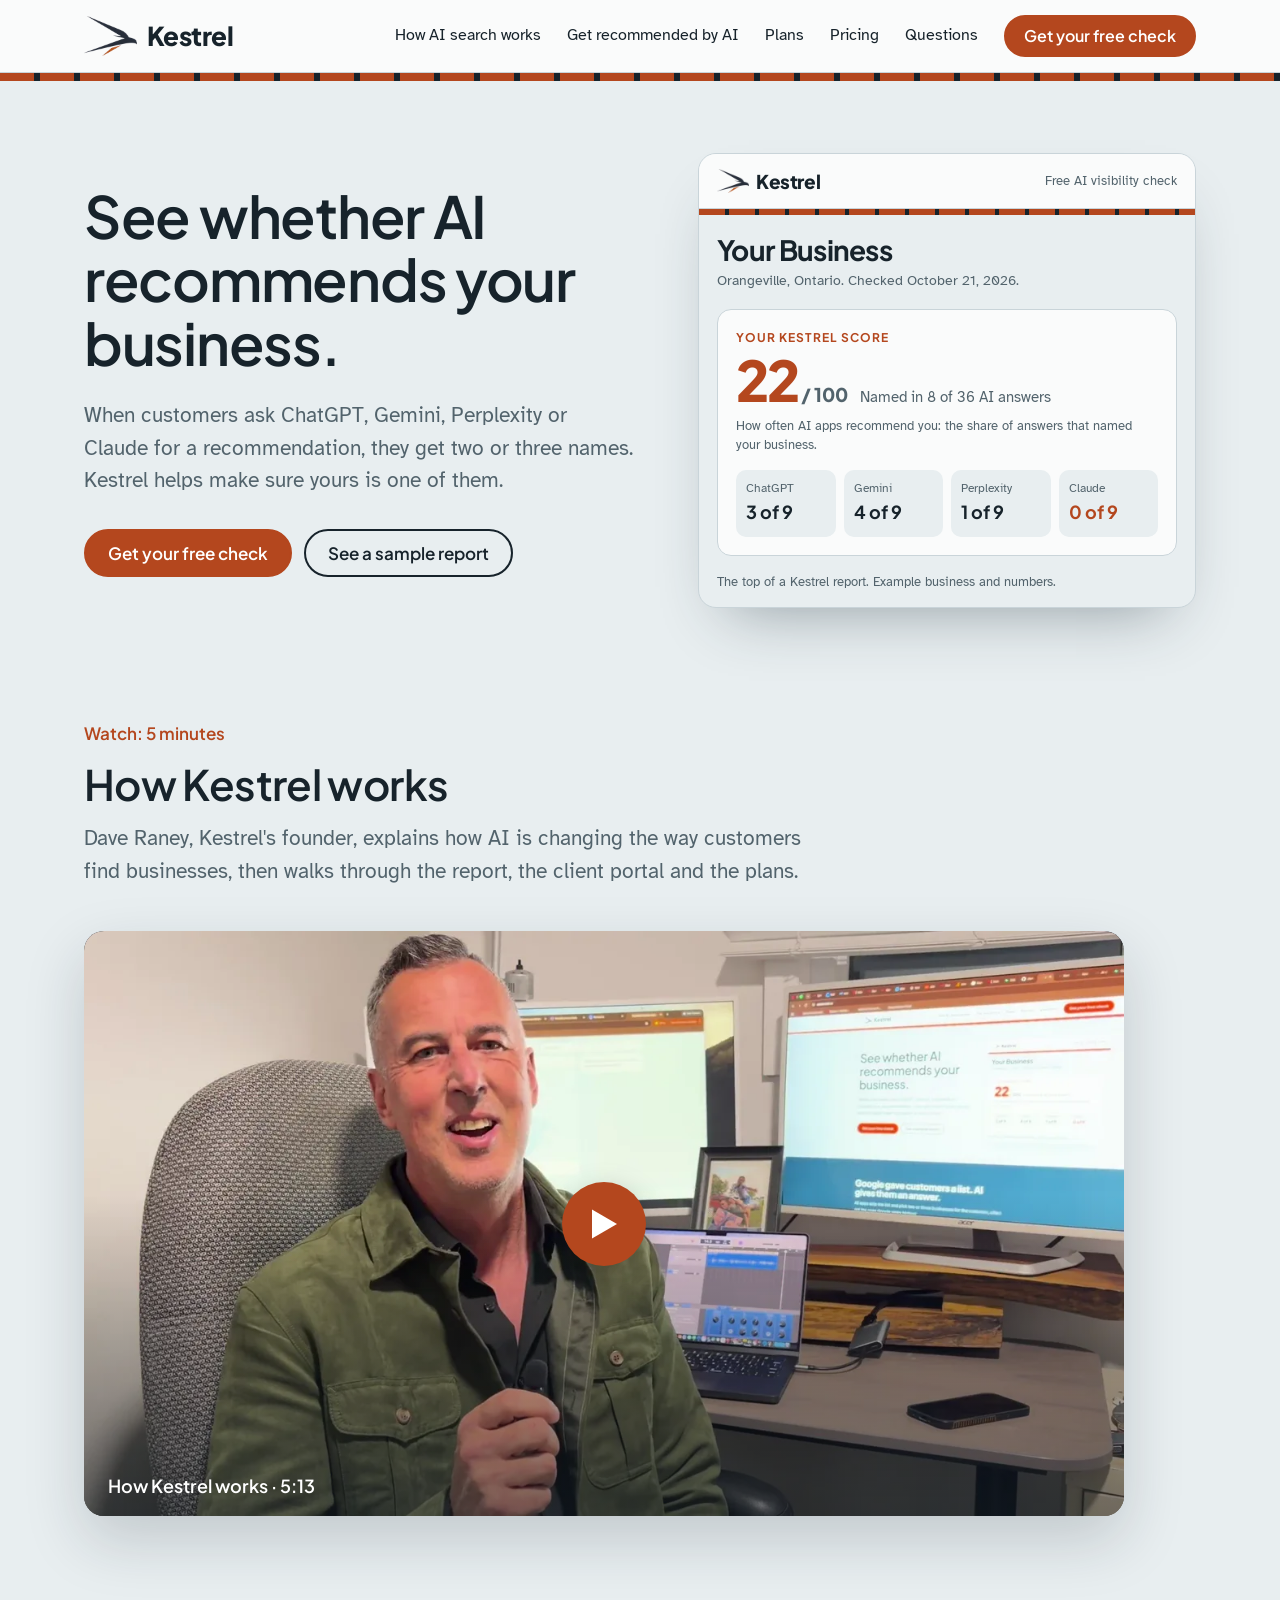
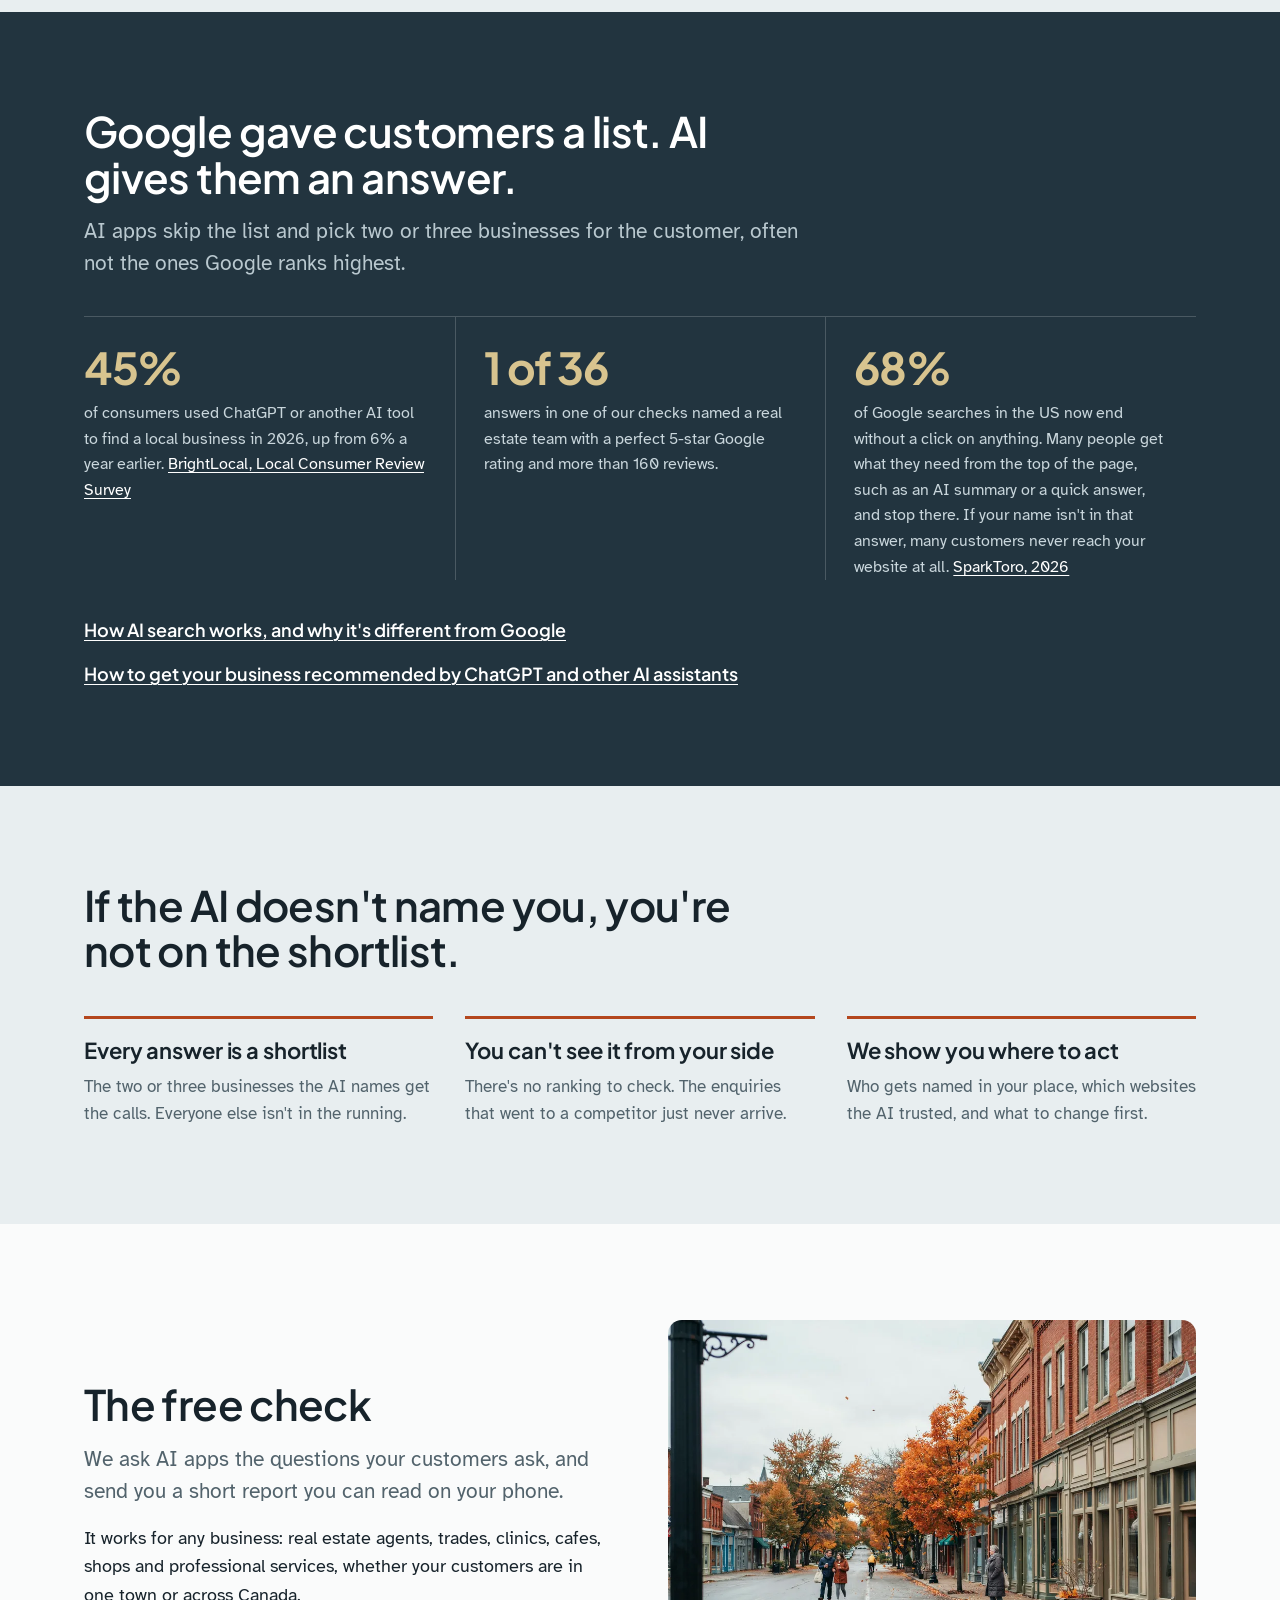
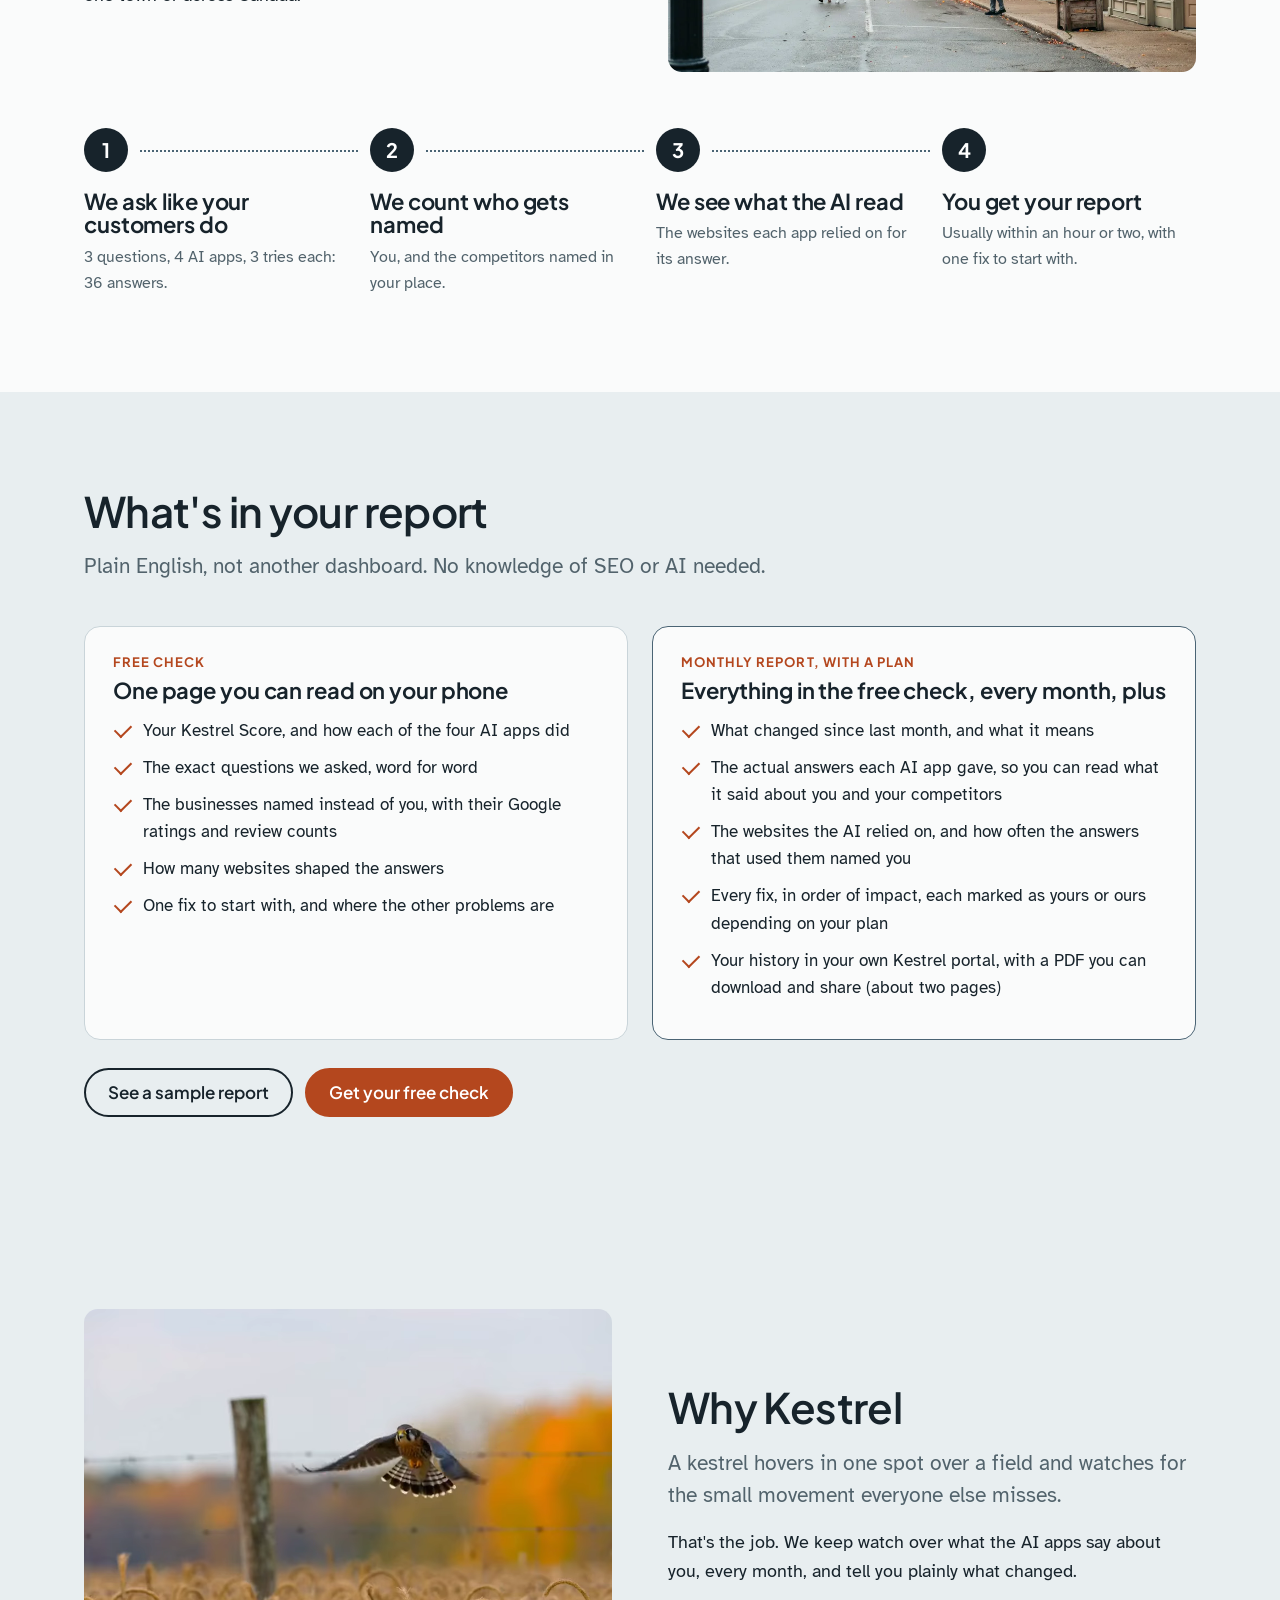
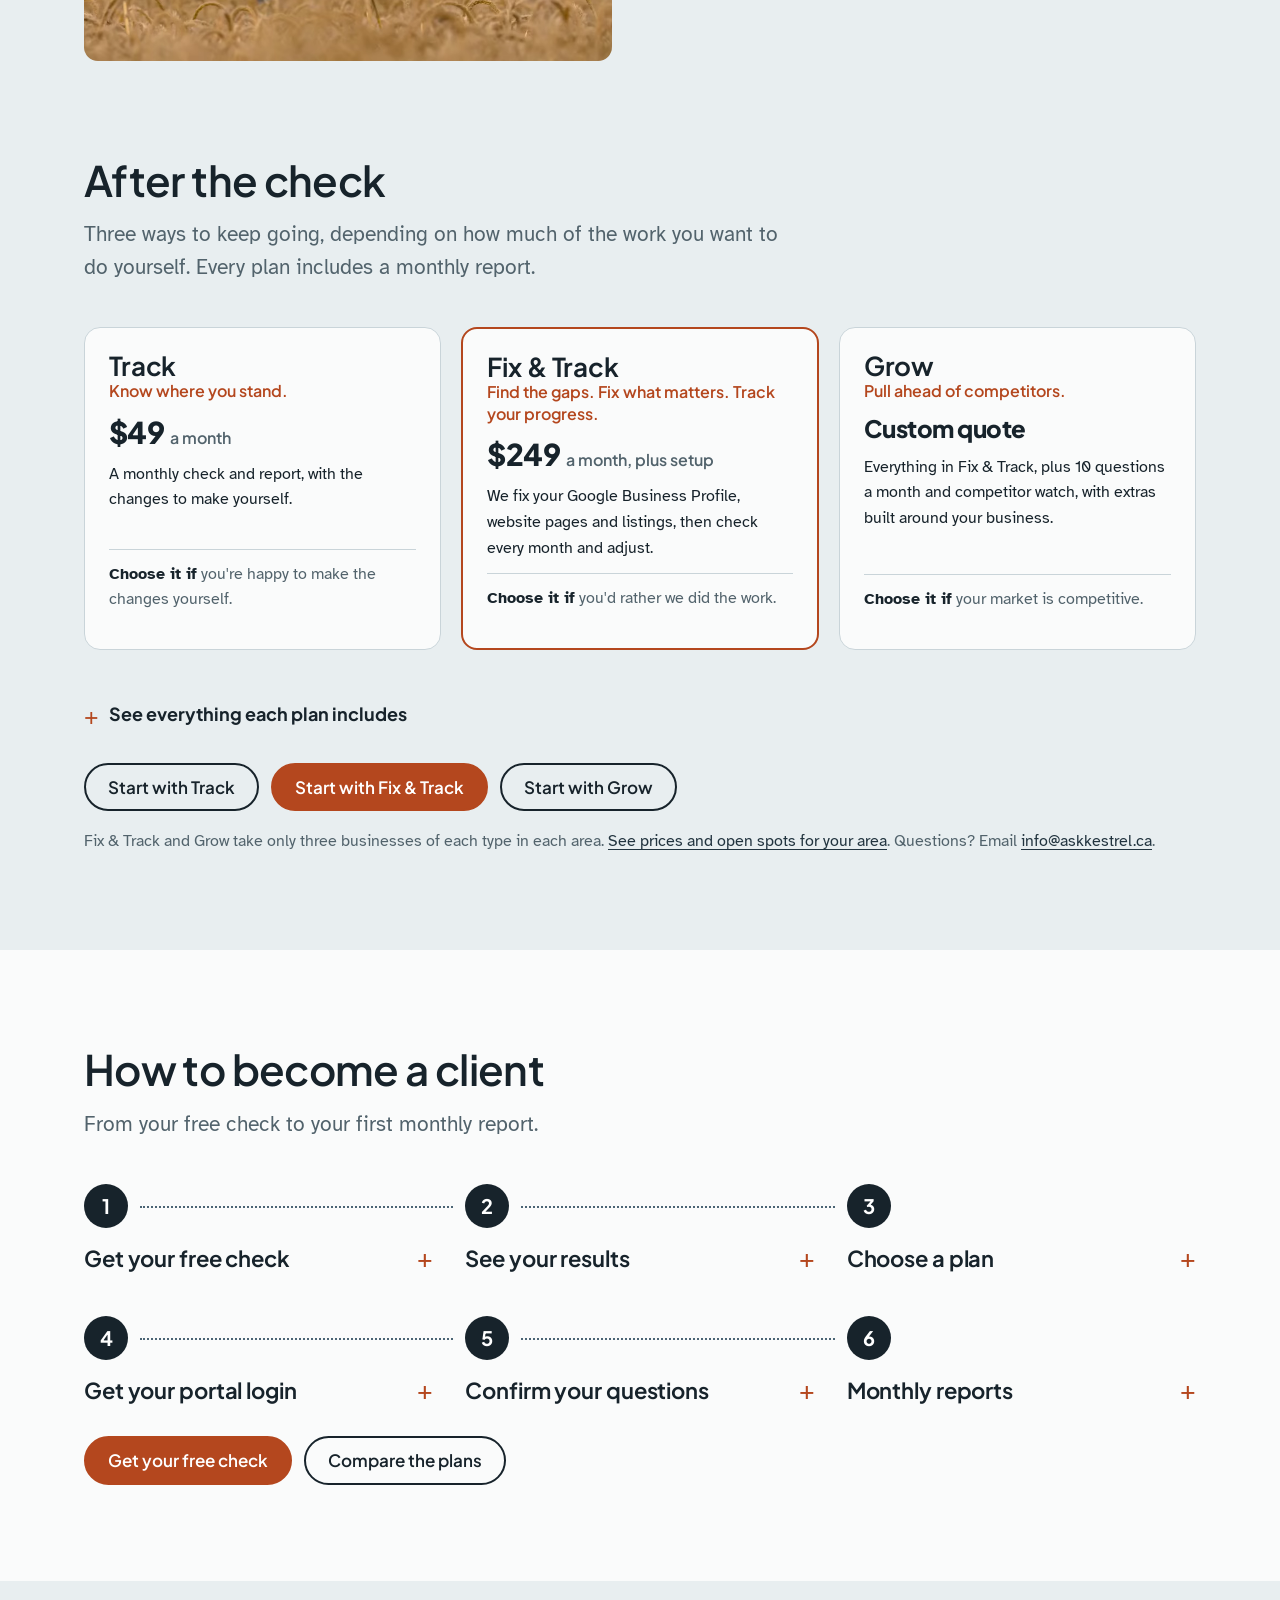
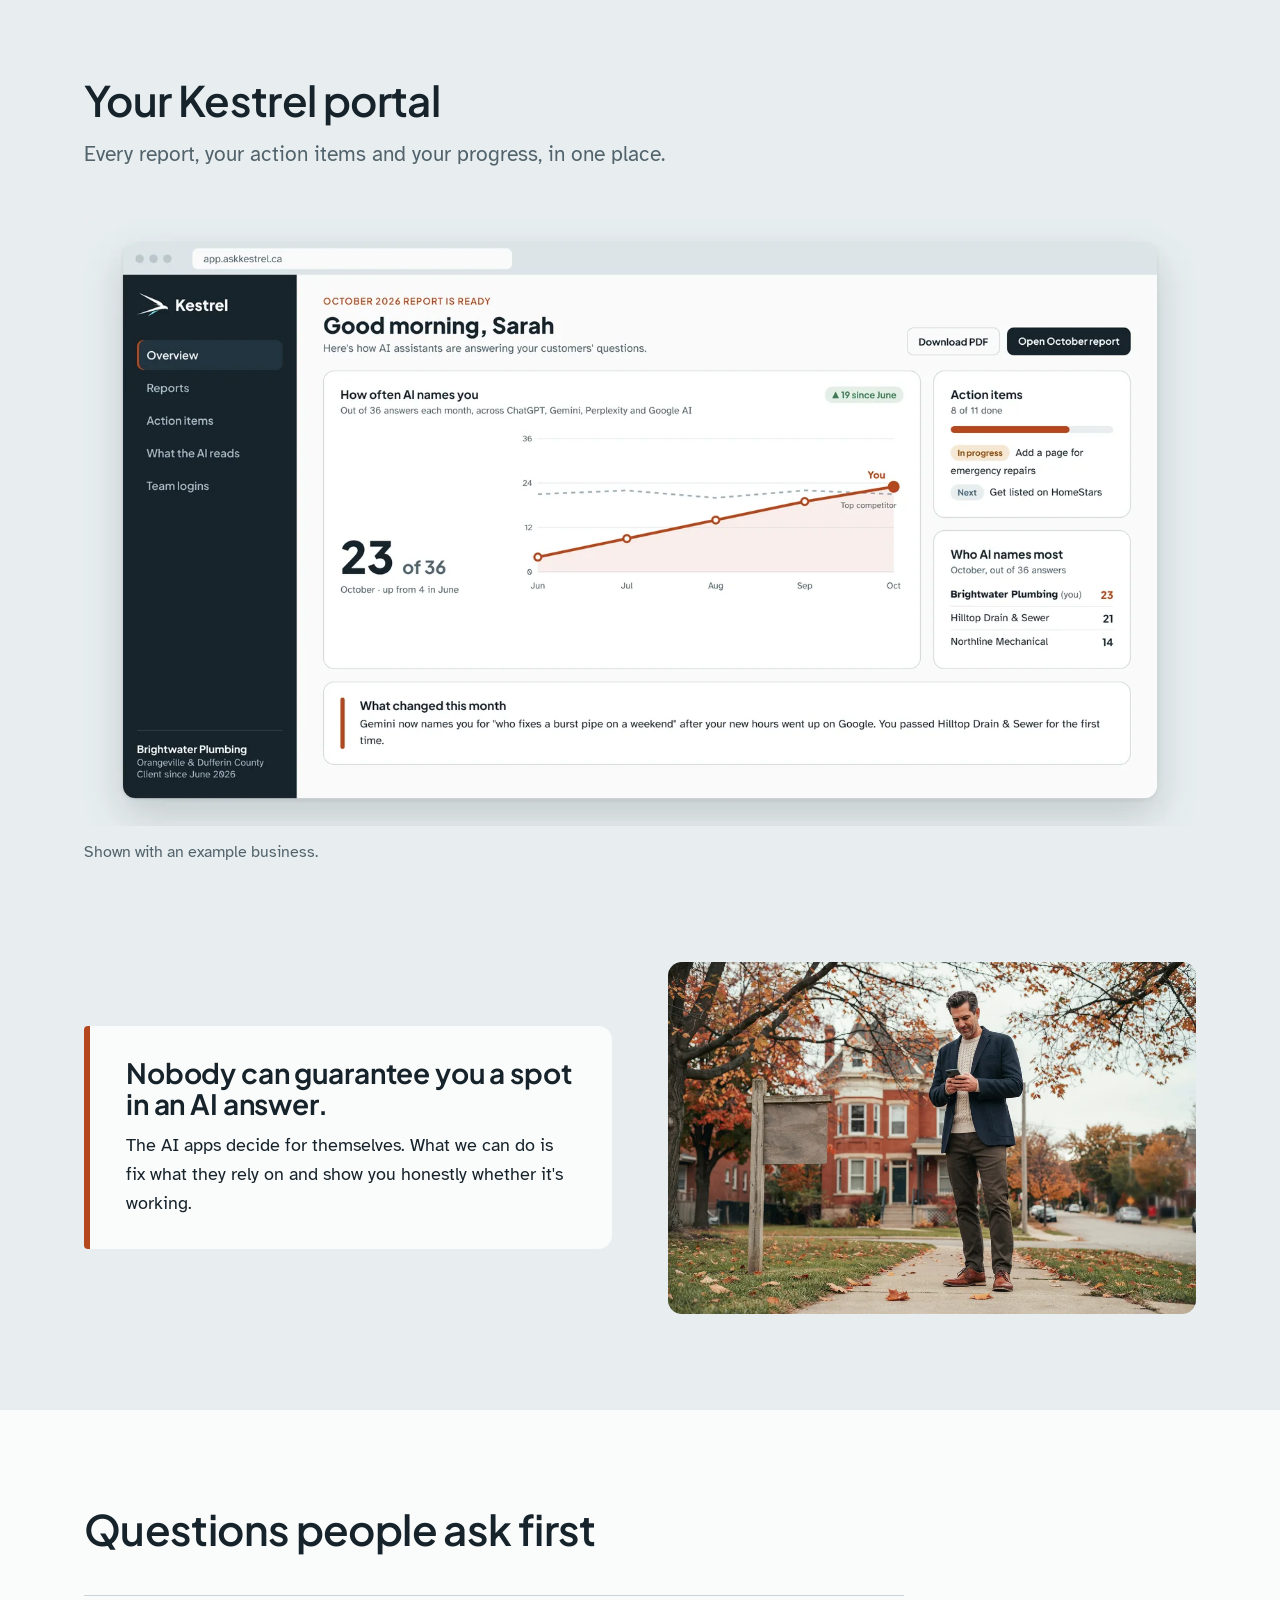
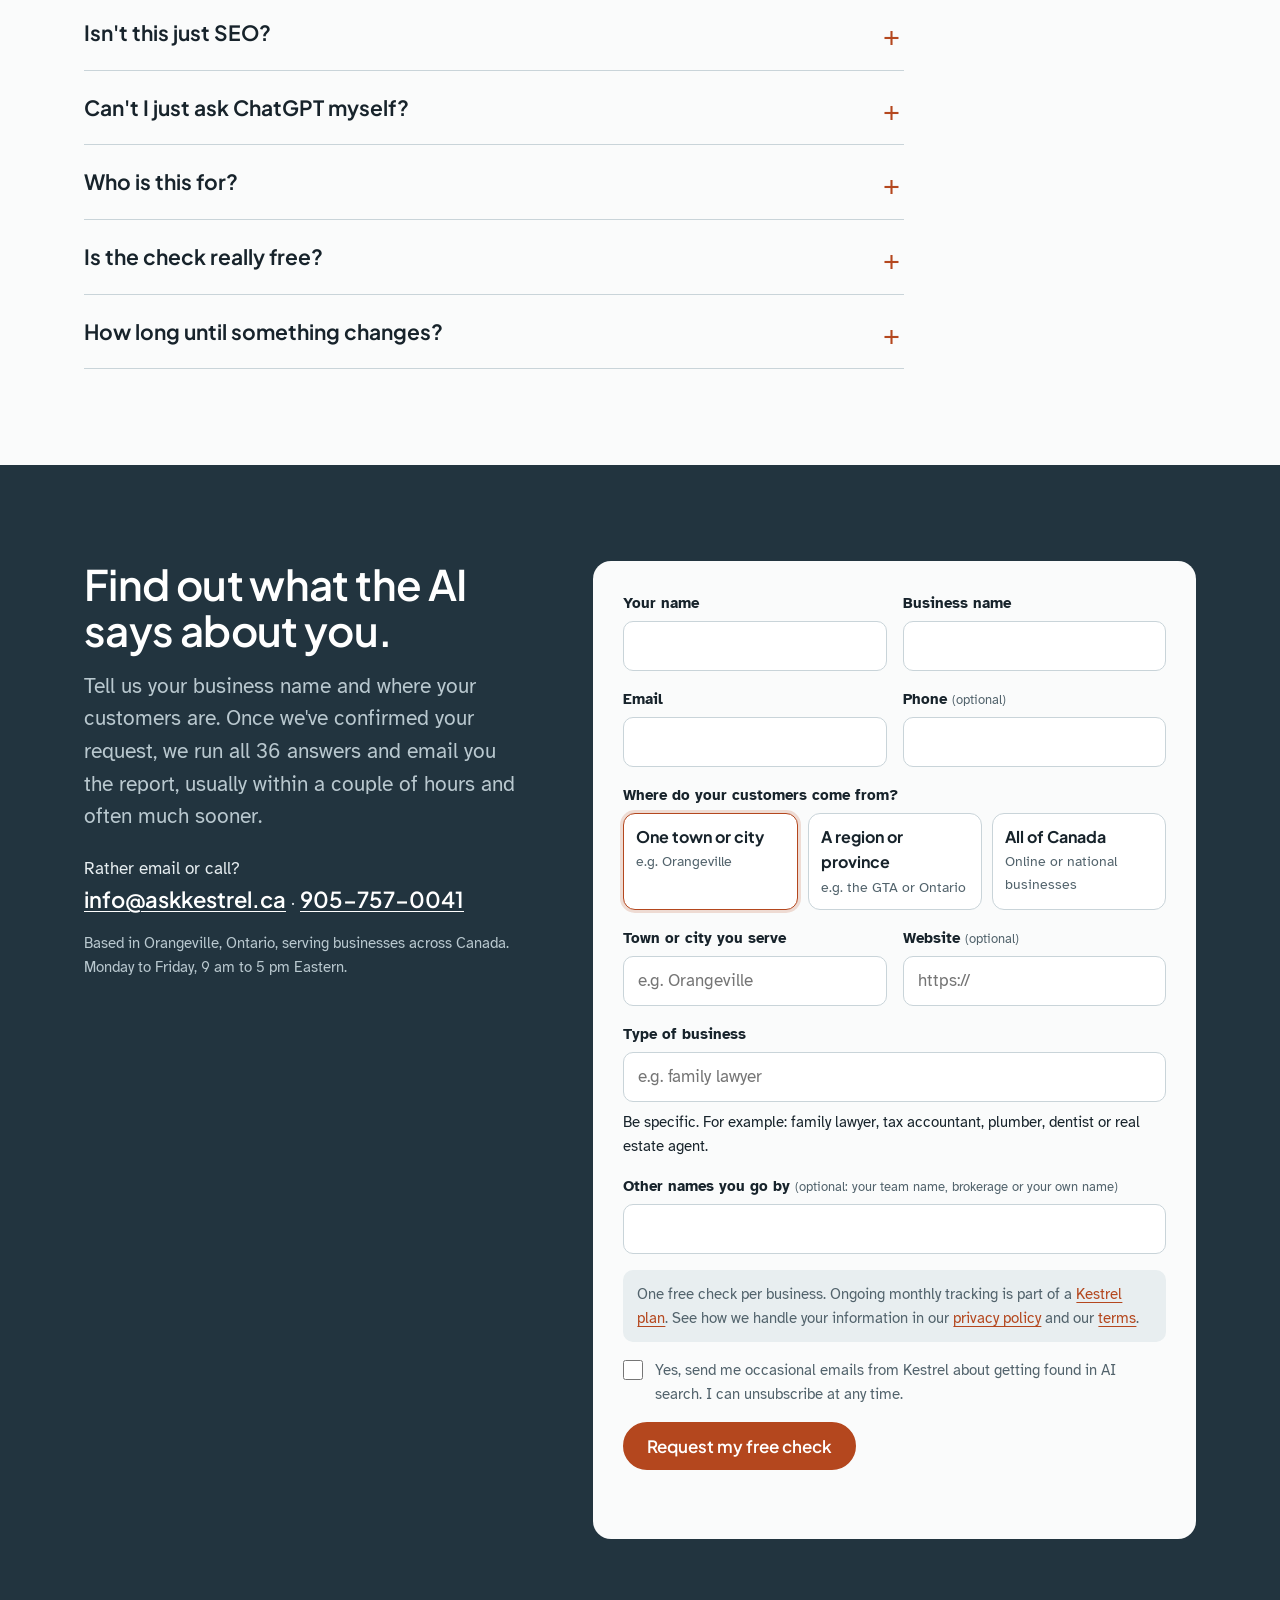
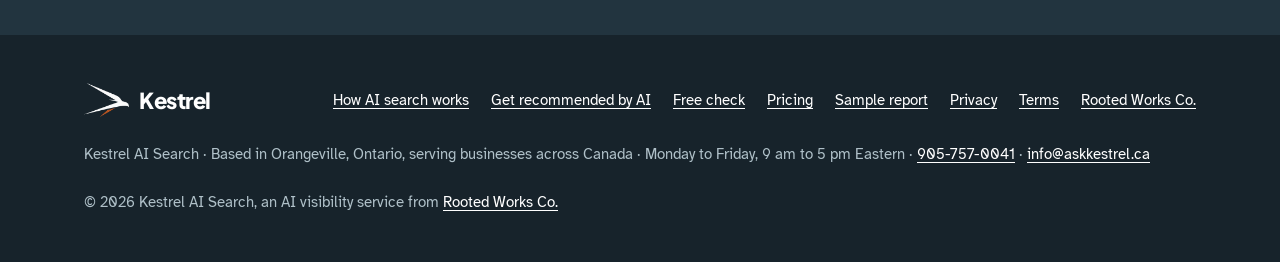
==== commit 21b95f3d: "Bump k.js version so no cached copy is served Co-Authored-By: Claude Opus 5.5 <noreply@anthropic.com" ====
--- a/index.html
+++ b/index.html
@@ -385,6 +385,6 @@
     <p>&copy; 2026 Kestrel AI Search, an AI visibility service from <a href="https://rootedworksco.ca/">Rooted Works Co.</a></p>
   </div>
 </footer>
-<script src="/assets/k.js?v=20261119a"></script>
+<script src="/assets/k.js?v=20261119b"></script>
 </body>
 </html>
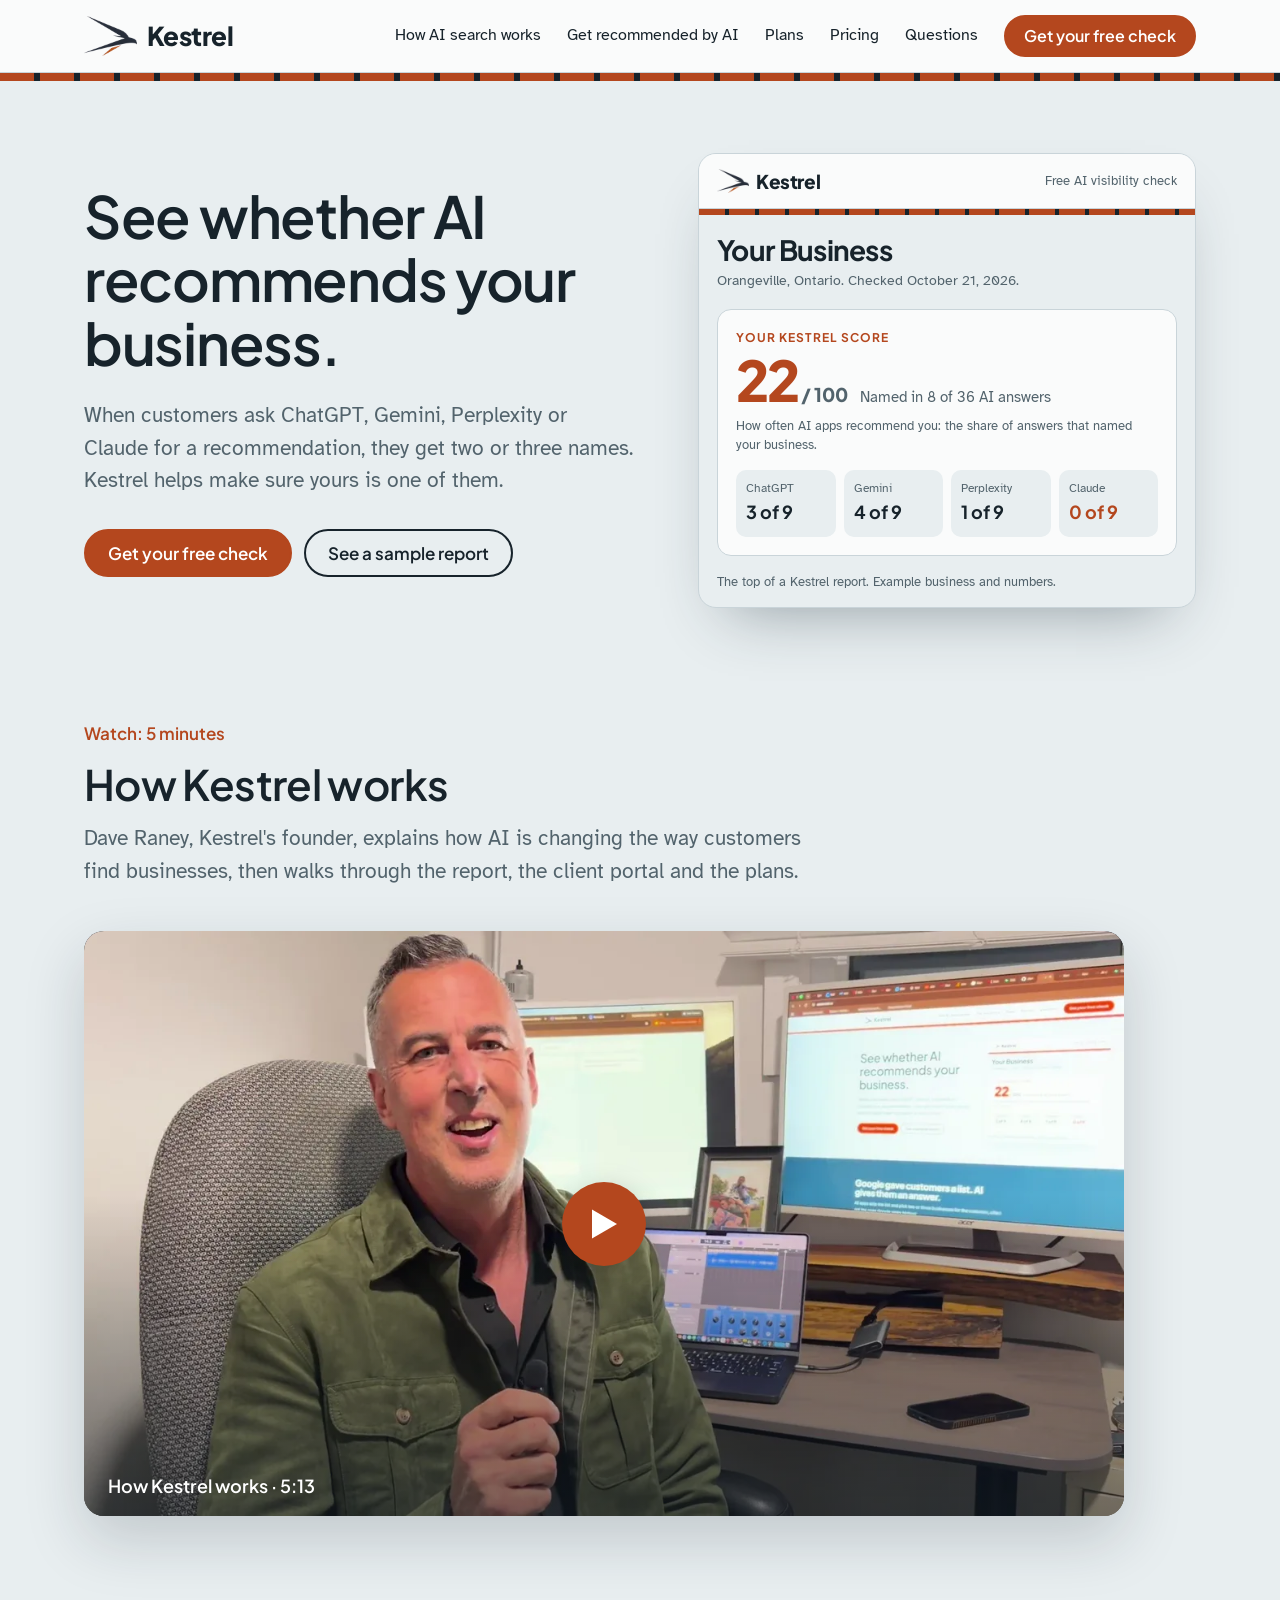
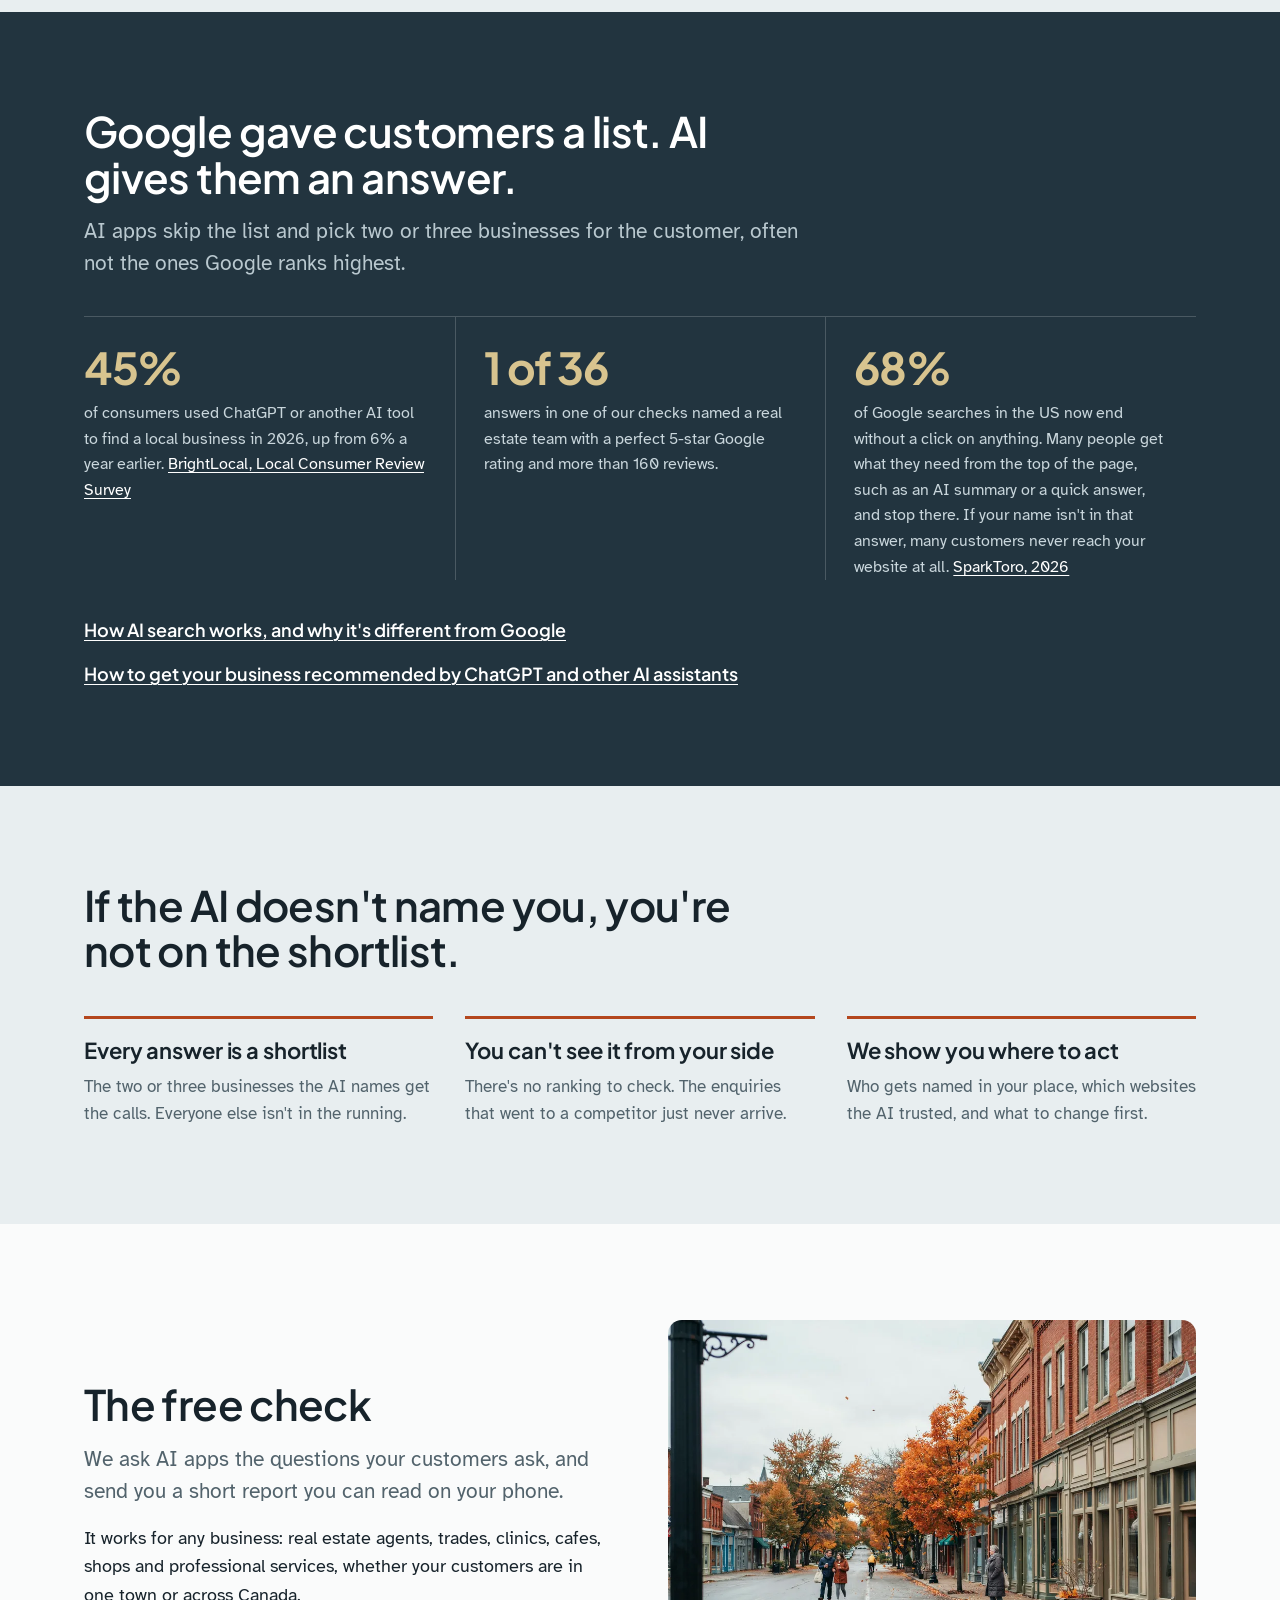
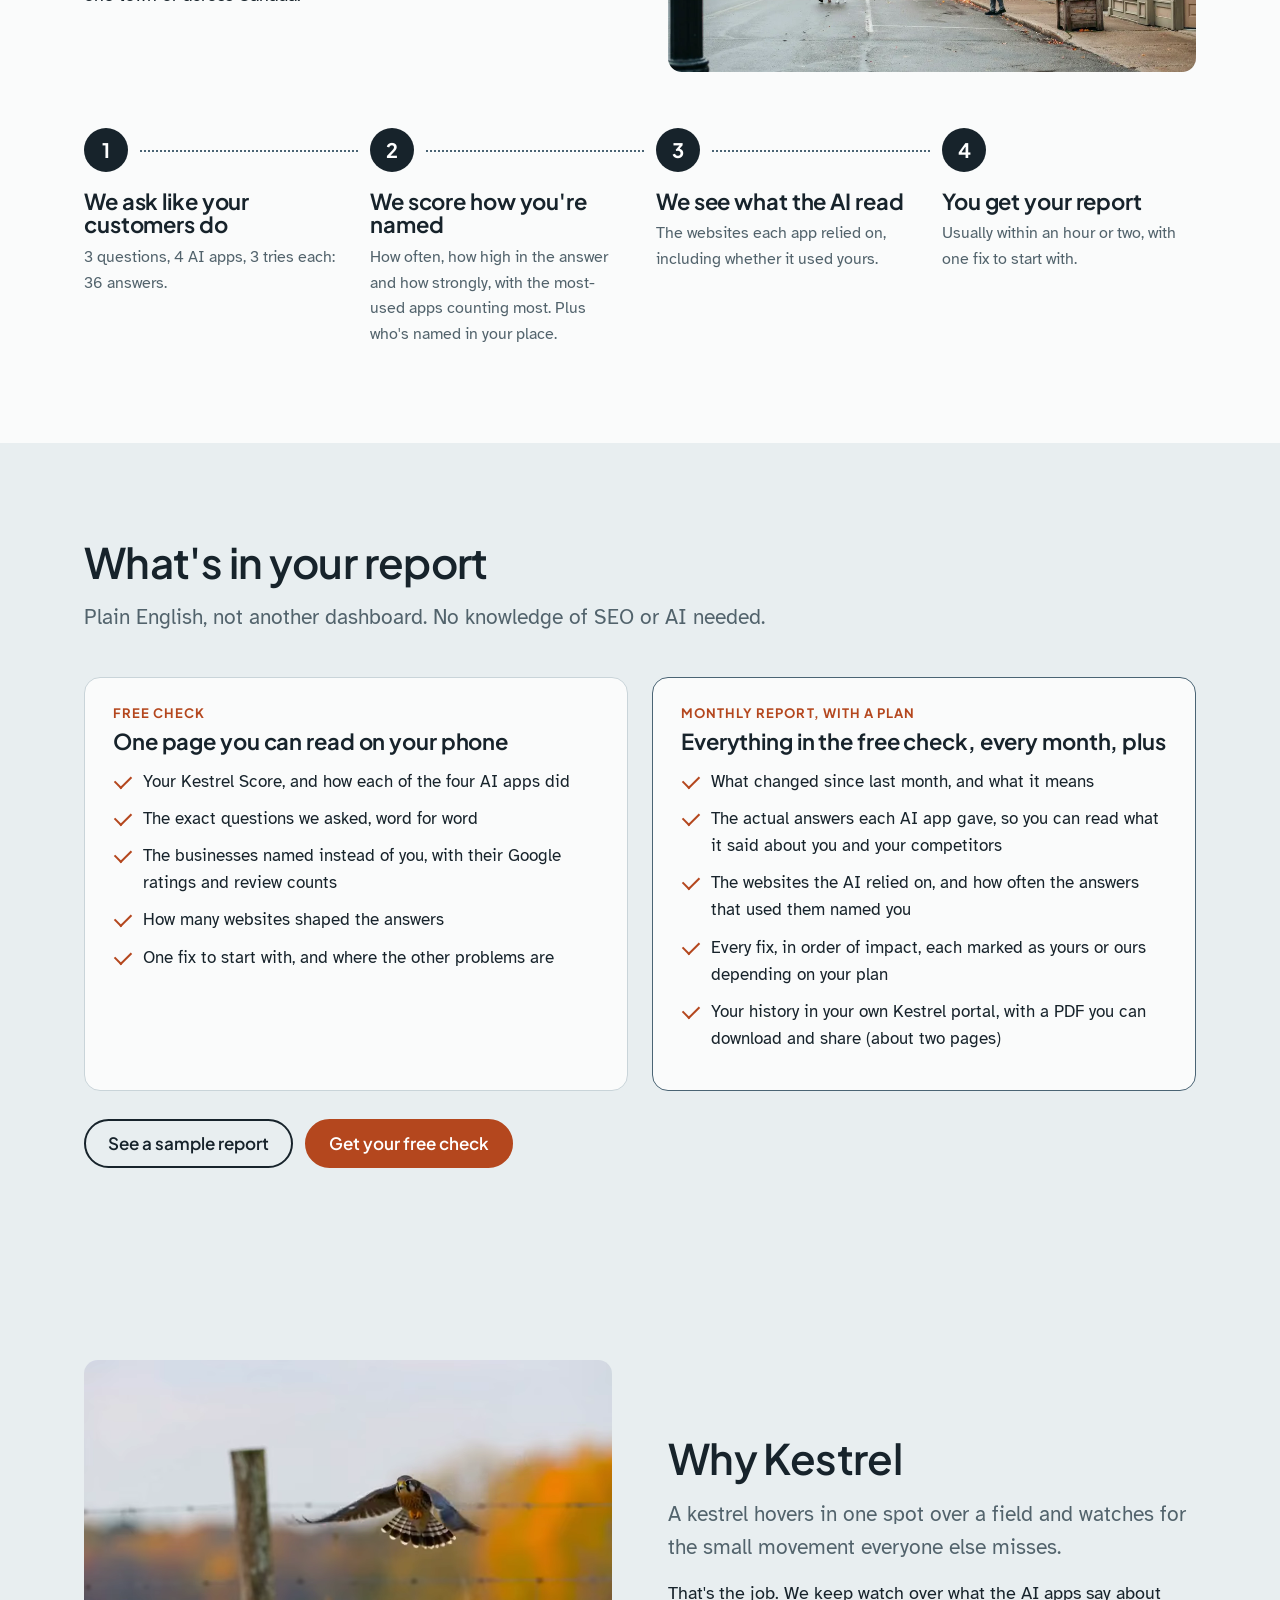
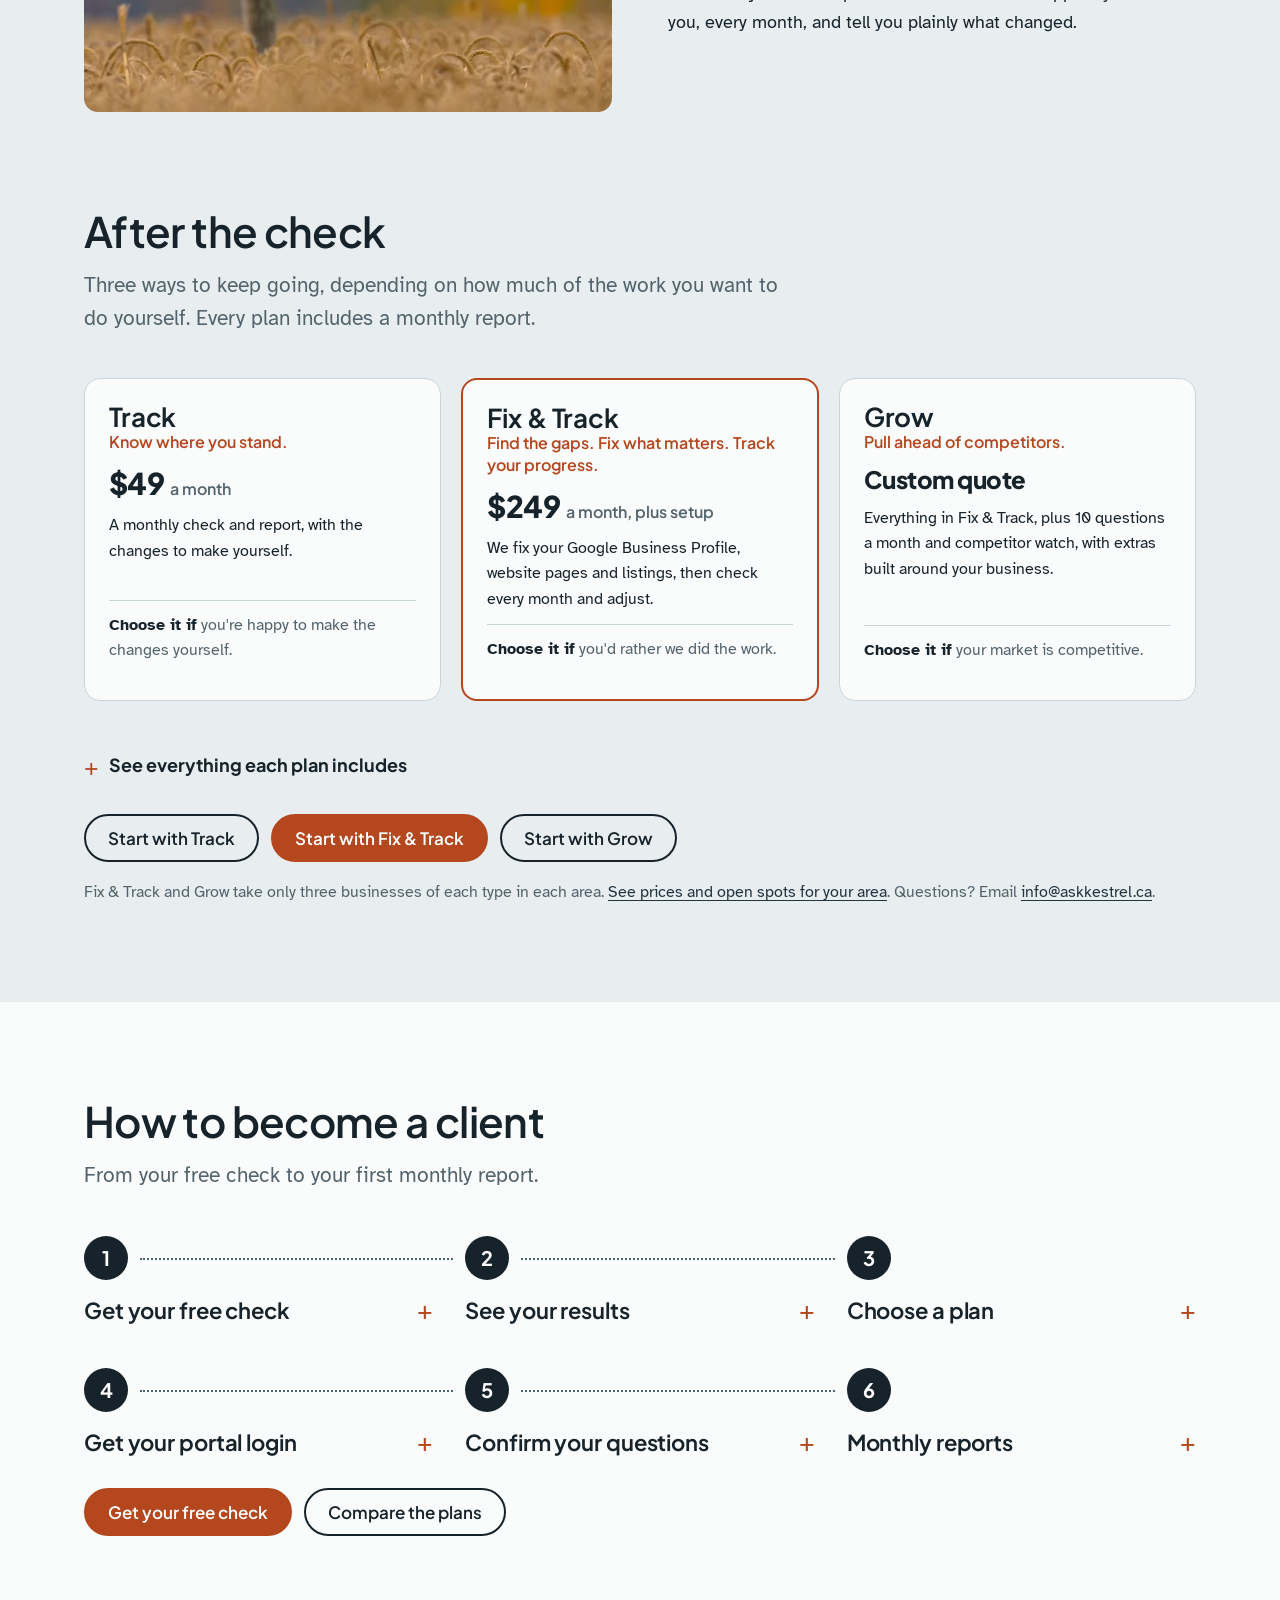
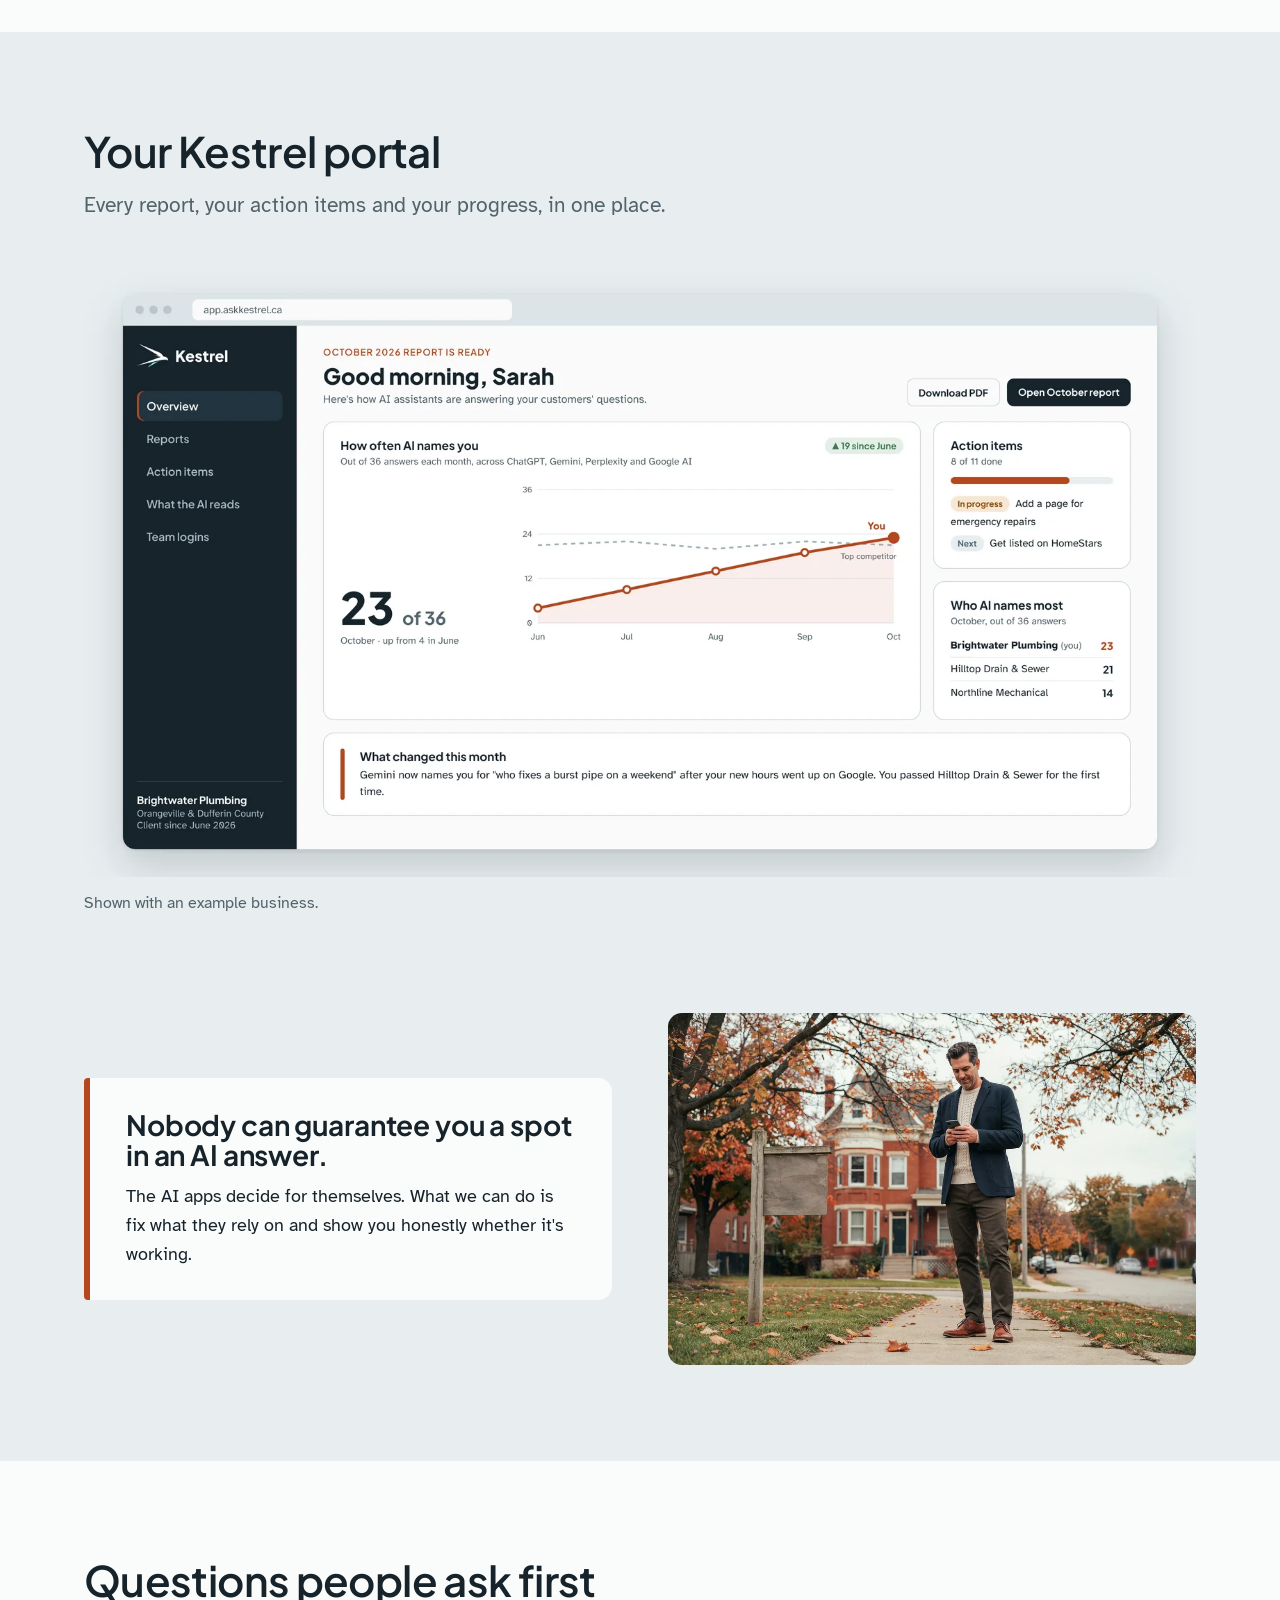
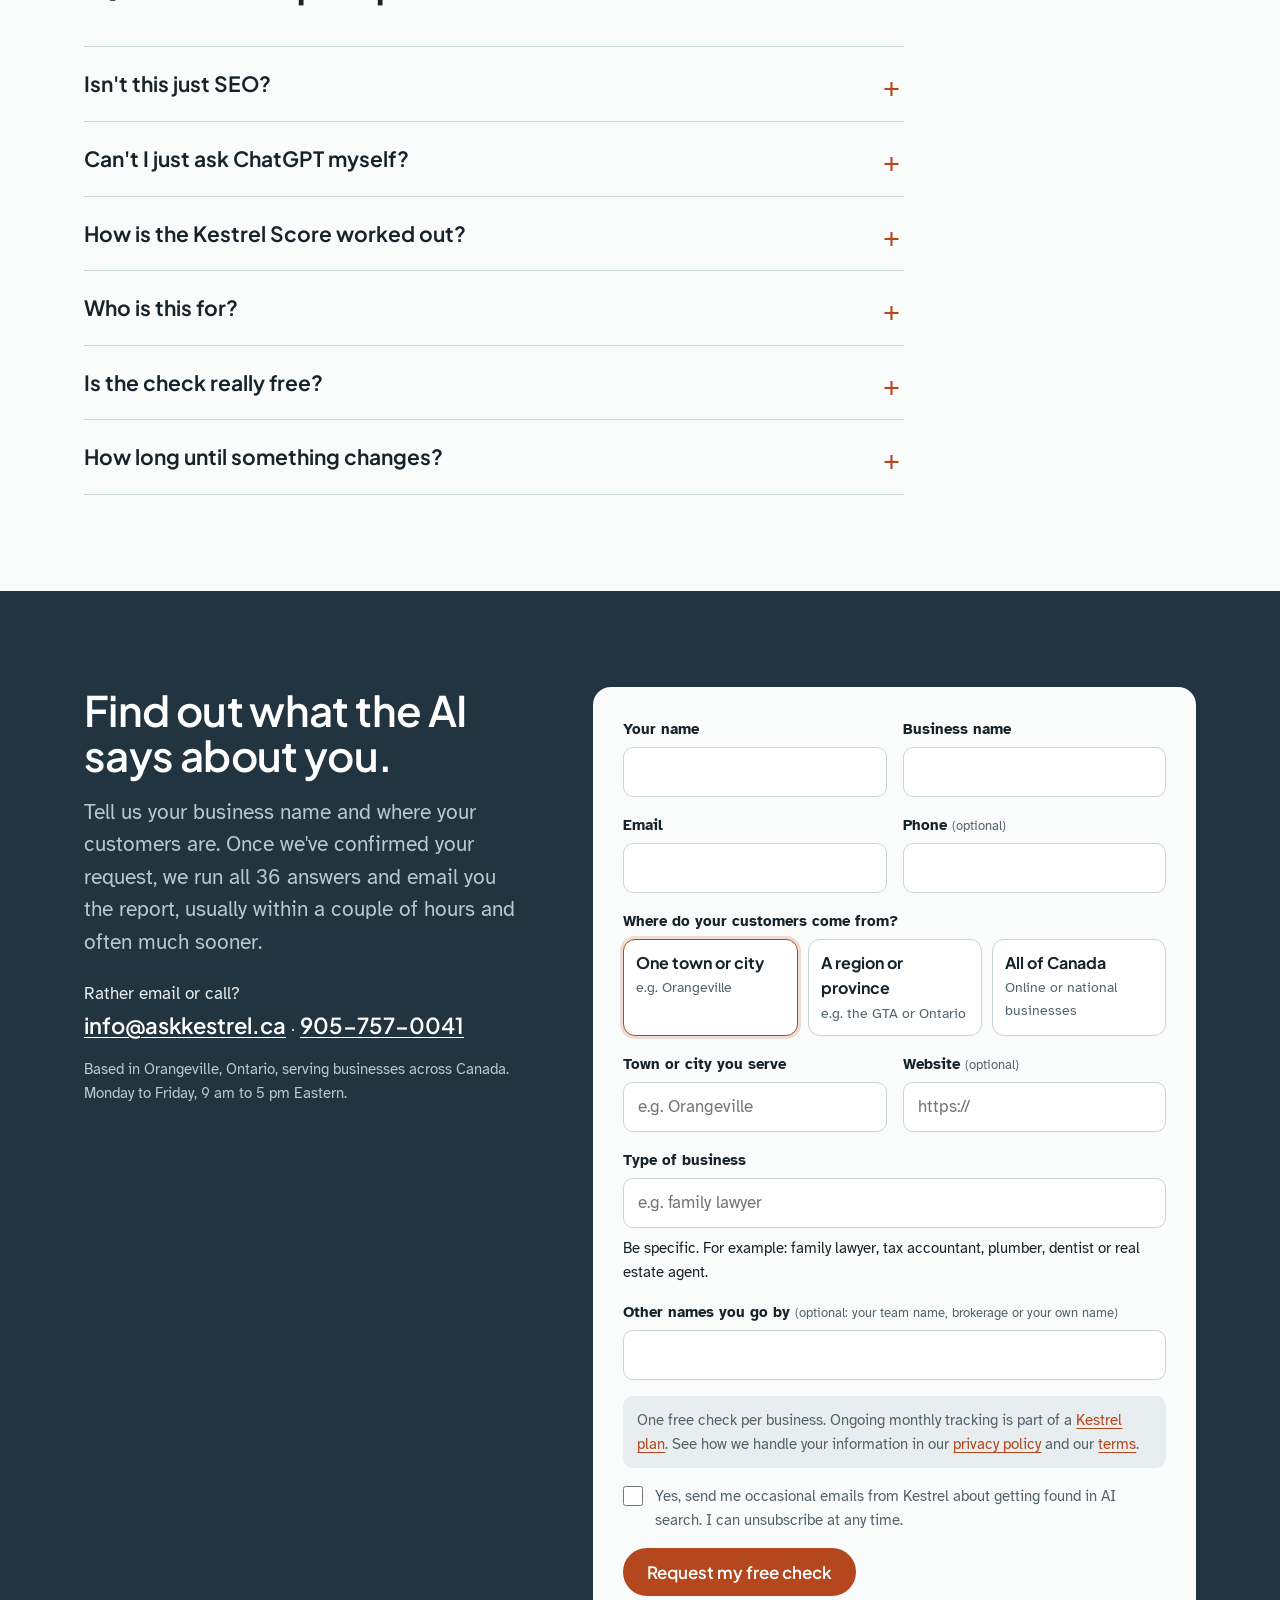
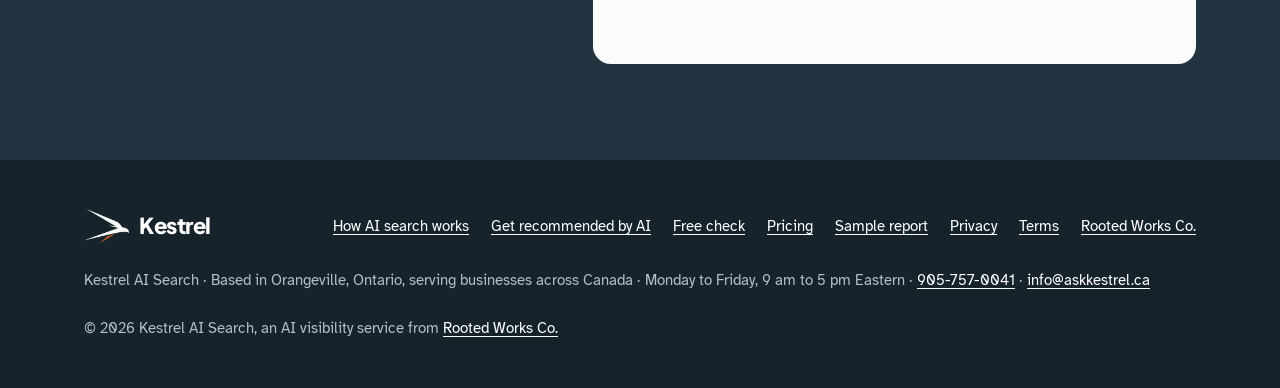
==== commit c3e63112: "Explain what goes into the Kestrel Score Keeps the base (3 questions x 4 AI apps x 3 tries = 36 answ" ====
--- a/index.html
+++ b/index.html
@@ -156,8 +156,8 @@
     </div>
     <ol class="steps">
       <li><h3>We ask like your customers do</h3><p>3 questions, 4 AI apps, 3 tries each: 36 answers.</p></li>
-      <li><h3>We count who gets named</h3><p>You, and the competitors named in your place.</p></li>
-      <li><h3>We see what the AI read</h3><p>The websites each app relied on for its answer.</p></li>
+      <li><h3>We score how you're named</h3><p>How often, how high in the answer and how strongly, with the most-used apps counting most. Plus who's named in your place.</p></li>
+      <li><h3>We see what the AI read</h3><p>The websites each app relied on, including whether it used yours.</p></li>
       <li><h3>You get your report</h3><p>Usually within an hour or two, with one fix to start with.</p></li>
     </ol>
   </div>
@@ -323,6 +323,7 @@
     <div class="faq">
       <details><summary>Isn't this just SEO?</summary><p>It overlaps. A good Google profile, real reviews and a clear website help with both. The difference is what gets measured. SEO tracks where you rank on a page of results. Kestrel tracks whether the AI names you when it gives one answer, and which websites it trusted to decide.</p></details>
       <details><summary>Can't I just ask ChatGPT myself?</summary><p>You can, and it's worth doing. But the AI apps remember what you've told them and tailor answers to you, so what you see isn't what a stranger sees. One ask also isn't reliable, because the answer changes. We ask each question several times in clean sessions across four apps and keep the history, so you see a trend instead of a guess.</p></details>
+      <details><summary>How is the Kestrel Score worked out?</summary><p>It starts with the basics: we ask ChatGPT, Gemini, Perplexity and Claude three questions your customers would ask, three times each, and count how many of the 36 answers name you. Then we take into account what makes one mention worth more than another: where you appear in the answer (named first counts for more than named fifth), how strongly the AI recommends you, how many of the four apps name you, and whether the AI draws on your own website. Answers from the apps more people use, like ChatGPT and Gemini, count for more. The result is one score out of 100 that you can track month to month, always shown next to how many of the 36 answers named you.</p></details>
       <details><summary>Who is this for?</summary><p>Any business whose customers pick from a short list of names: real estate agents, mortgage brokers, lawyers, dentists, accountants, clinics, shops, restaurants, trades and other local and professional services. It works whether your customers are in one town, a region or across Canada. Choose which on the form.</p></details>
       <details><summary>Is the check really free?</summary><p>Yes, once per business. You get the report, and we'll walk you through it if you'd like. There's no obligation. If you want to keep tracking how the AI apps talk about you, that's what the monthly plans are for.</p></details>
       <details><summary>How long until something changes?</summary><p>Some fixes show up within weeks, especially on apps that search the web live, like Perplexity. Others take a few months to work through. That's why we track monthly rather than judging it on one week.</p></details>
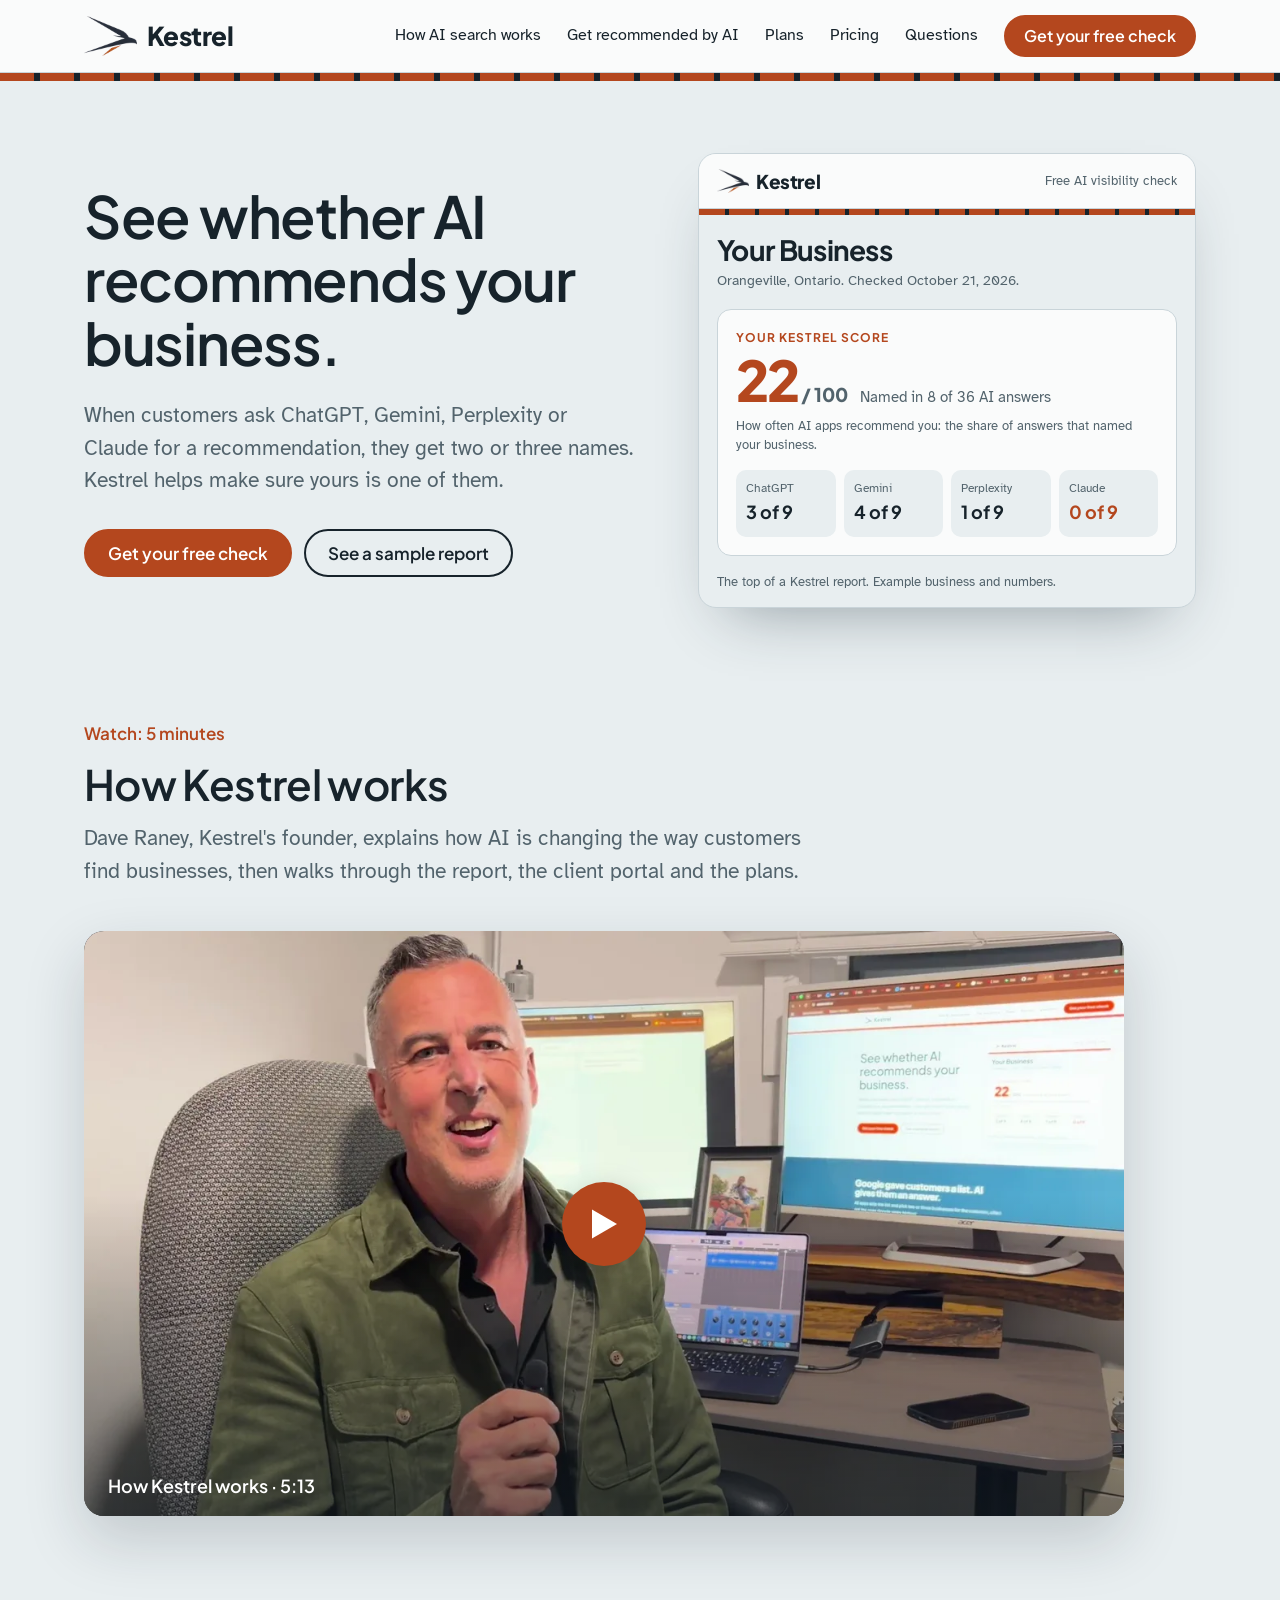
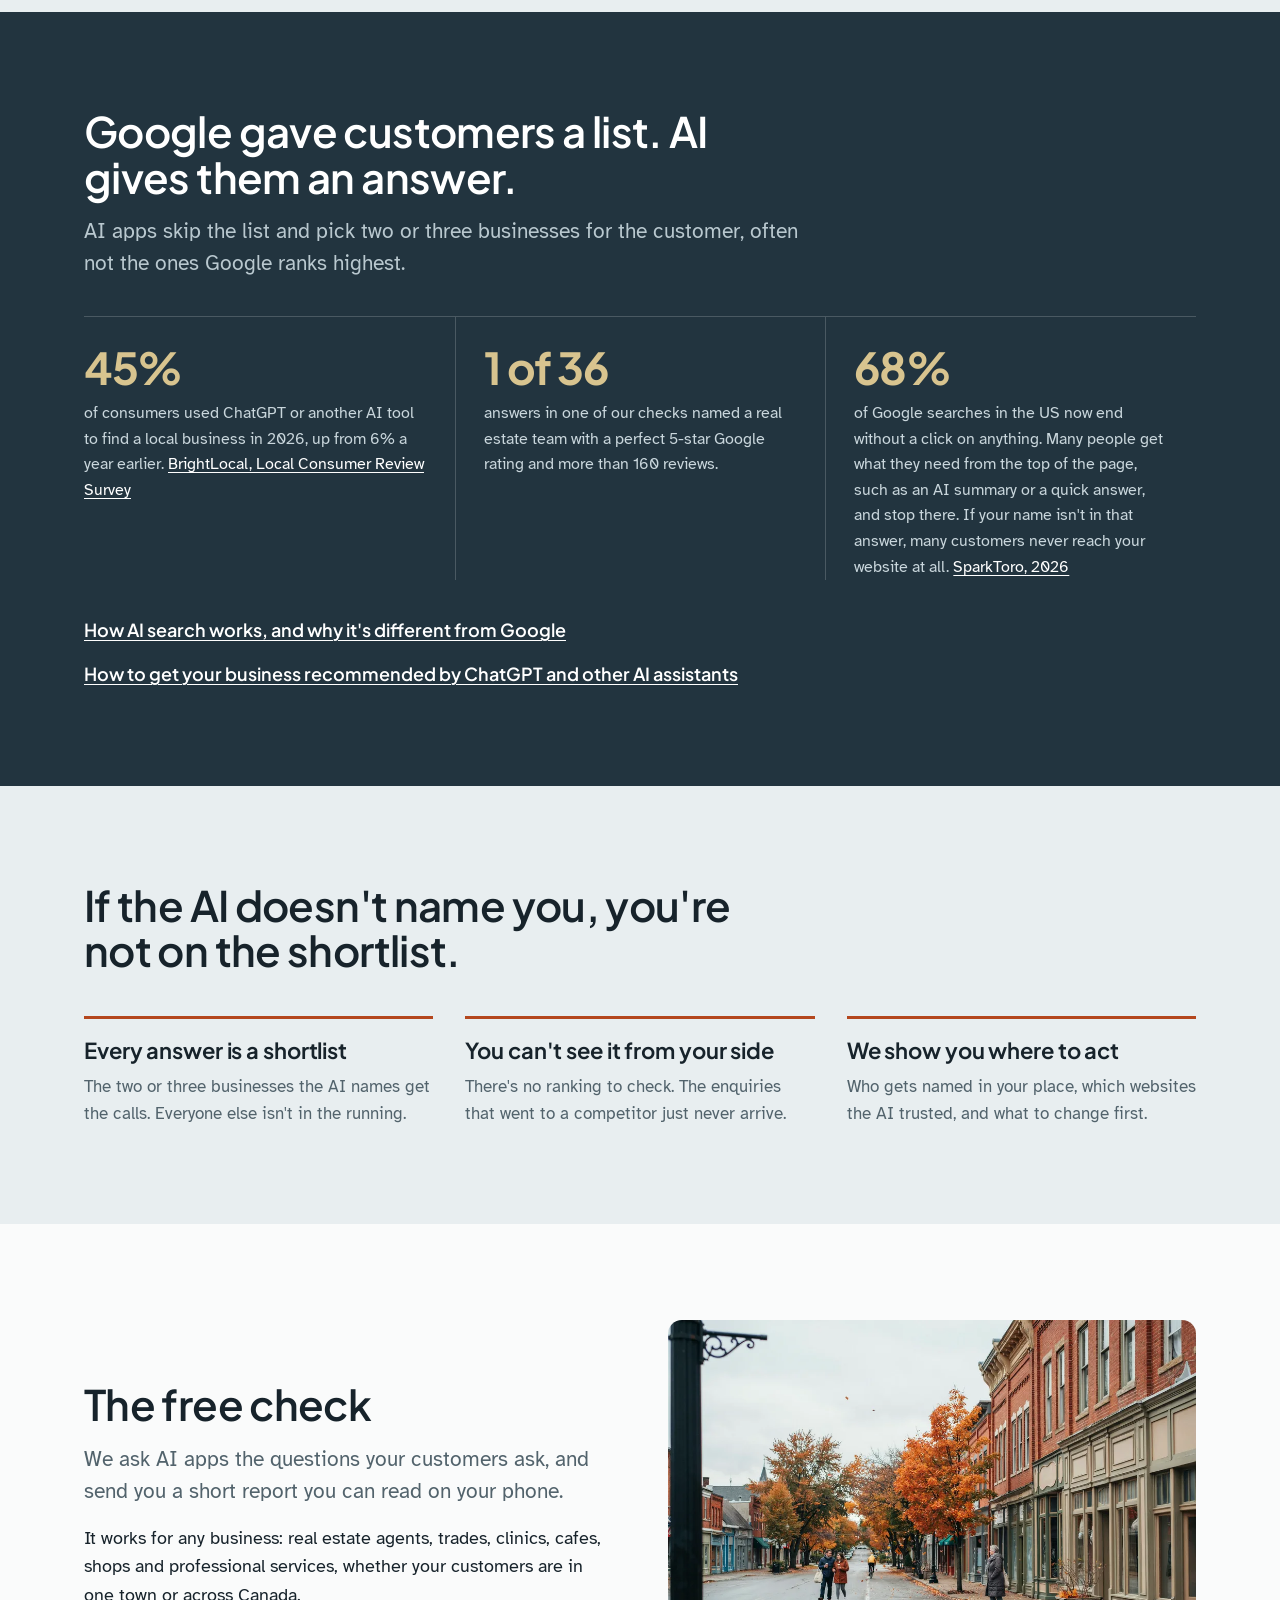
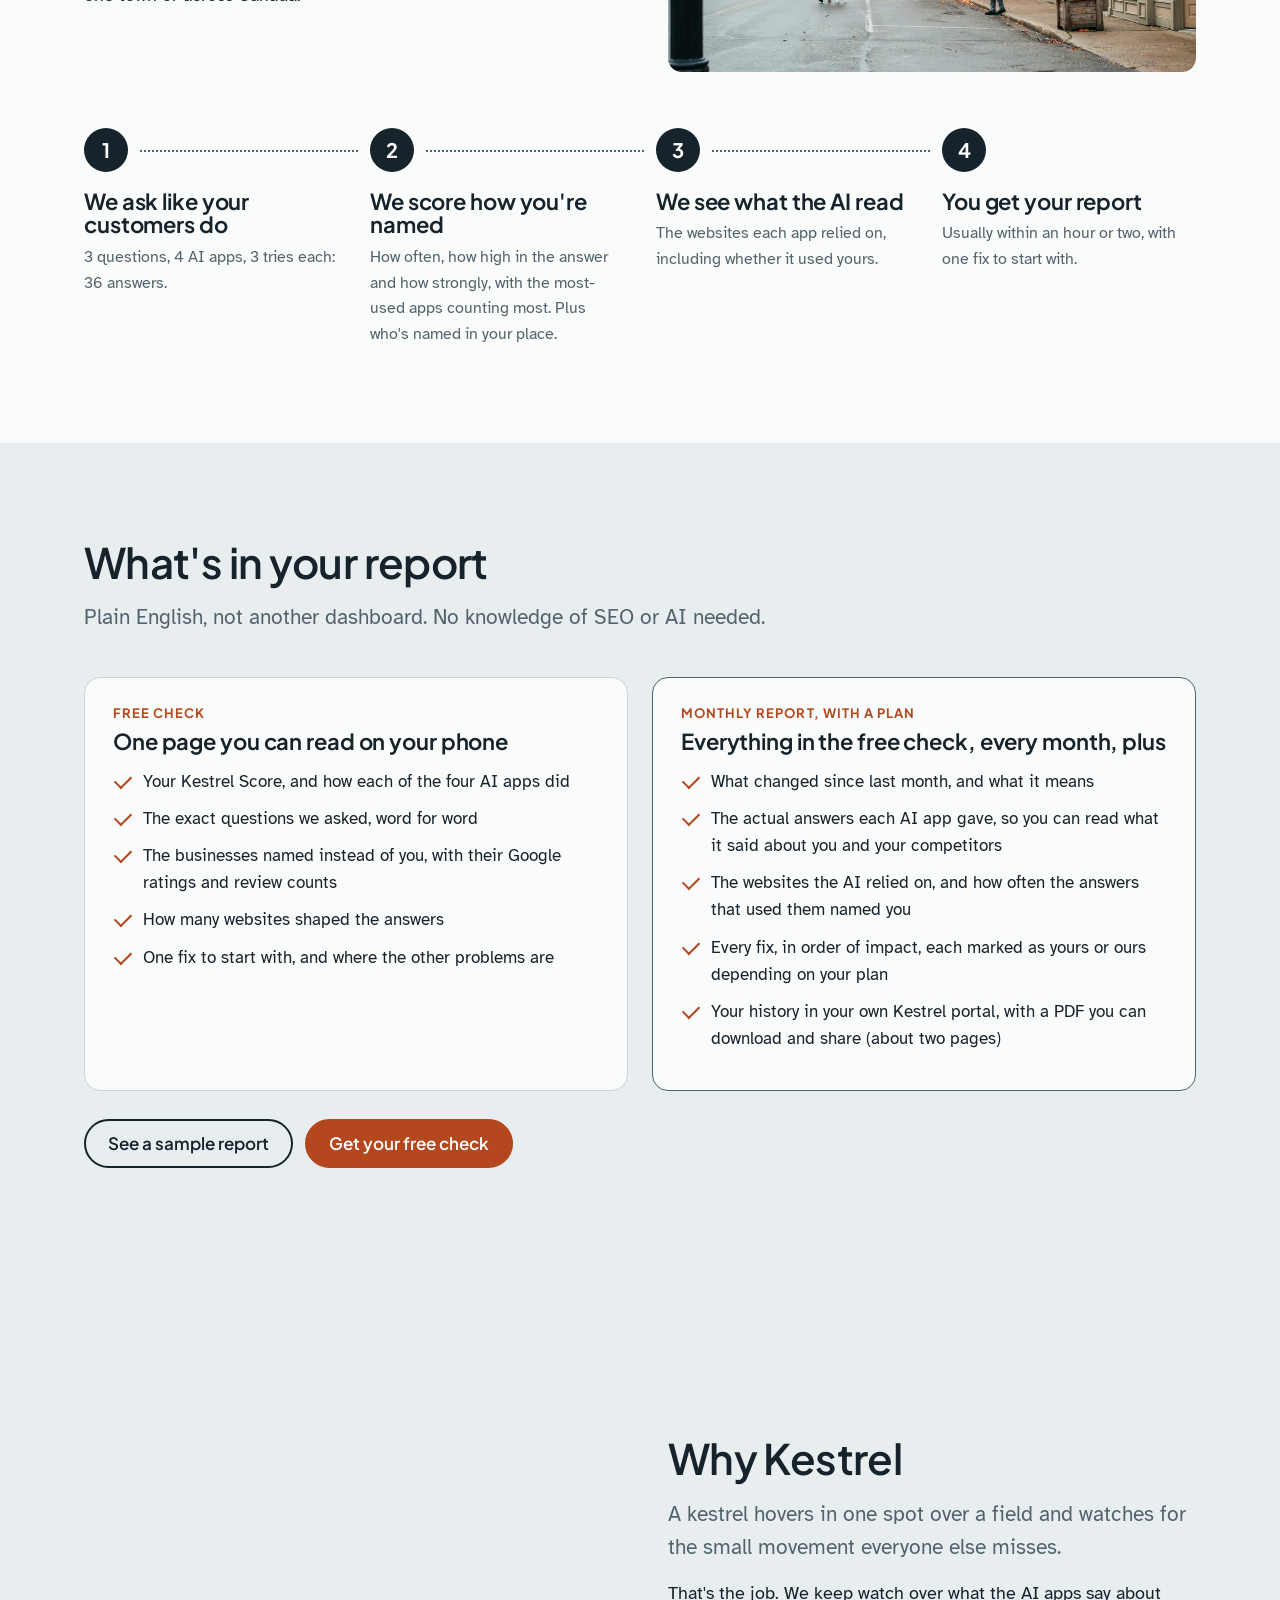
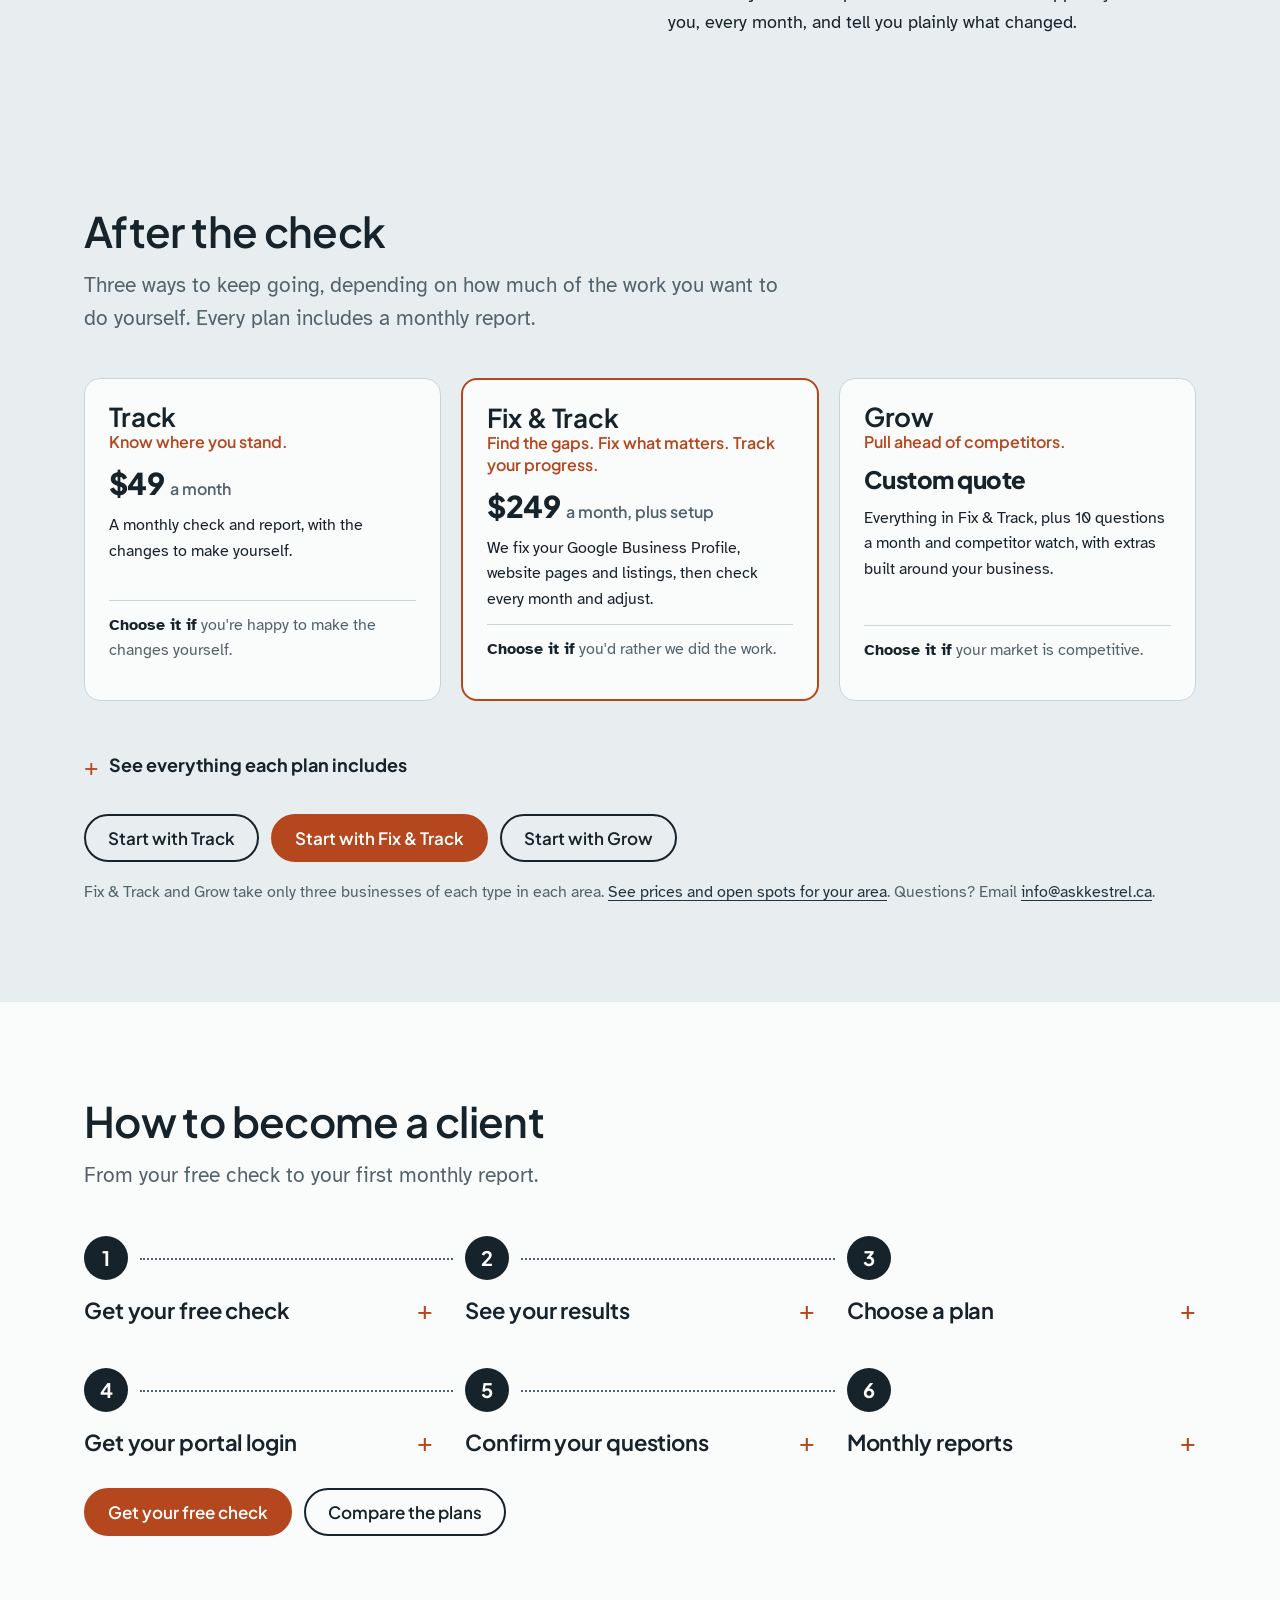
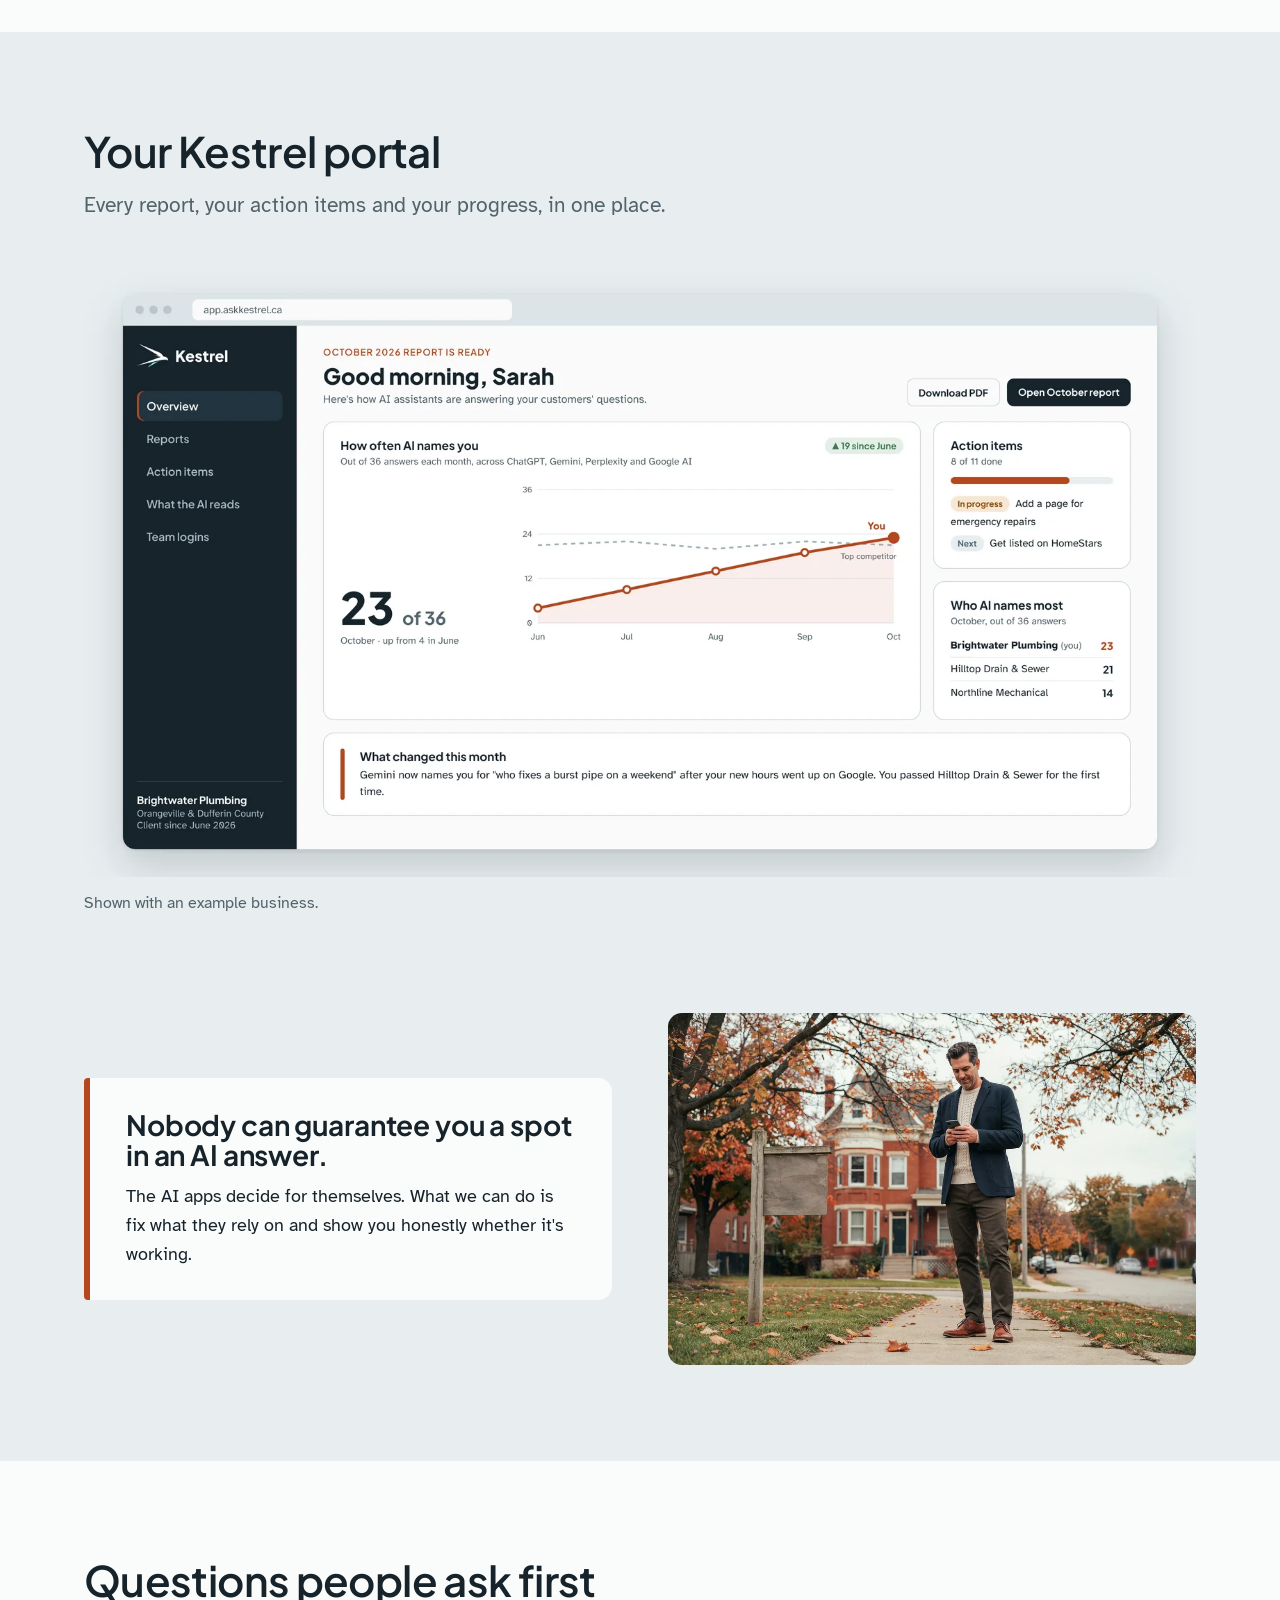
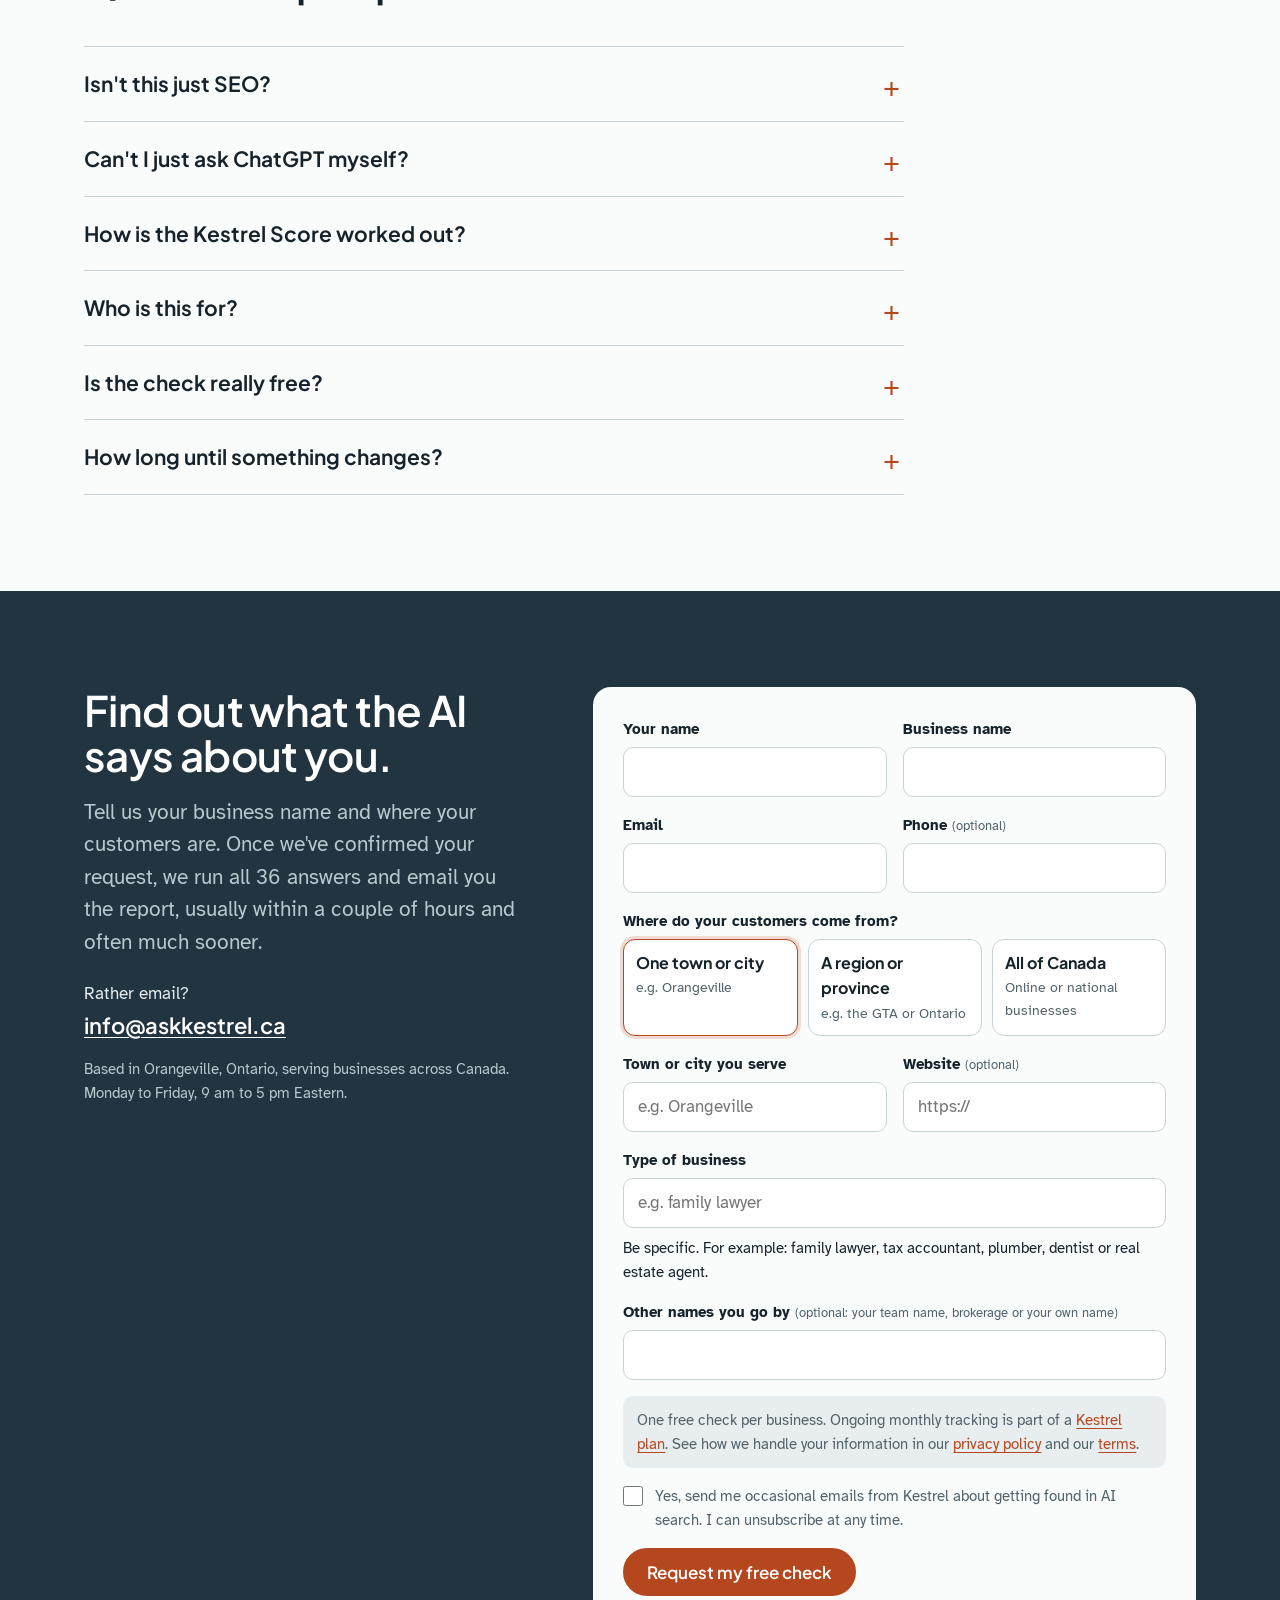
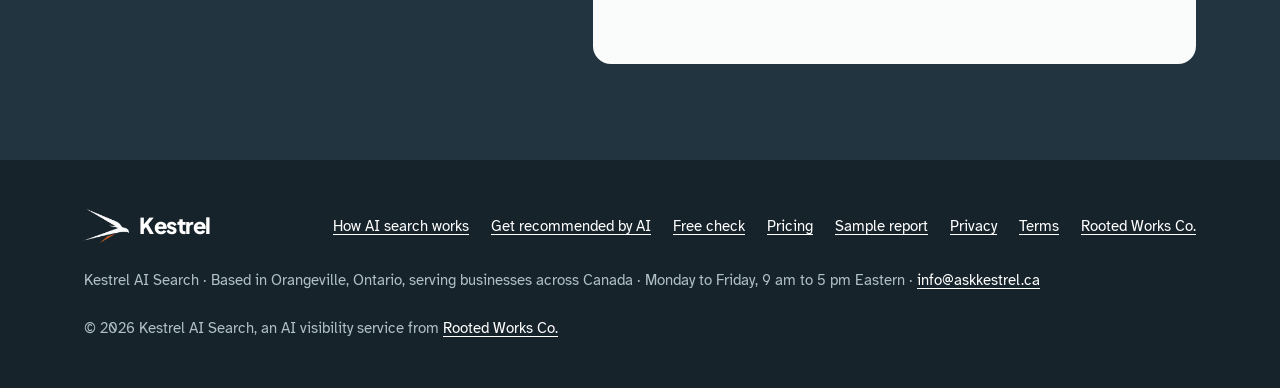
==== commit fe5628a1: "Remove the phone number from the site Footer, contact lines and structured data on every page; email" ====
--- a/index.html
+++ b/index.html
@@ -22,7 +22,7 @@
 <link rel="stylesheet" href="/assets/k.css?v=20261110b">
 <script async src="https://www.googletagmanager.com/gtag/js?id=G-LDQDSE7P4C"></script>
 <script>window.dataLayer=window.dataLayer||[];function gtag(){dataLayer.push(arguments);}gtag('js',new Date());gtag('config','G-LDQDSE7P4C');</script>
-<script type="application/ld+json">{"@context": "https://schema.org", "@type": "ProfessionalService", "@id": "https://askkestrel.ca/#business", "name": "Kestrel AI Search", "alternateName": "Kestrel", "url": "https://askkestrel.ca/", "logo": "https://askkestrel.ca/assets/apple-touch-icon.png", "description": "Kestrel checks whether ChatGPT, Gemini, Perplexity and Claude recommend a local business, shows who gets named instead, and helps fix it with monthly tracking.", "areaServed": {"@type": "Country", "name": "Canada"}, "address": {"@type": "PostalAddress", "addressLocality": "Orangeville", "addressRegion": "ON", "addressCountry": "CA"}, "email": "info@askkestrel.ca", "parentOrganization": {"@type": "Organization", "name": "Rooted Works Co.", "url": "https://rootedworksco.ca/"}, "telephone": "+1-905-757-0041", "openingHoursSpecification": [{"@type": "OpeningHoursSpecification", "dayOfWeek": ["Monday", "Tuesday", "Wednesday", "Thursday", "Friday"], "opens": "09:00", "closes": "17:00"}], "image": "https://askkestrel.ca/assets/apple-touch-icon.png", "sameAs": ["https://www.linkedin.com/company/askkestrel", "https://www.instagram.com/ask.kestrel"], "priceRange": "$49 to $399 a month"}</script>
+<script type="application/ld+json">{"@context": "https://schema.org", "@type": "ProfessionalService", "@id": "https://askkestrel.ca/#business", "name": "Kestrel AI Search", "alternateName": "Kestrel", "url": "https://askkestrel.ca/", "logo": "https://askkestrel.ca/assets/apple-touch-icon.png", "description": "Kestrel checks whether ChatGPT, Gemini, Perplexity and Claude recommend a local business, shows who gets named instead, and helps fix it with monthly tracking.", "areaServed": {"@type": "Country", "name": "Canada"}, "address": {"@type": "PostalAddress", "addressLocality": "Orangeville", "addressRegion": "ON", "addressCountry": "CA"}, "email": "info@askkestrel.ca", "parentOrganization": {"@type": "Organization", "name": "Rooted Works Co.", "url": "https://rootedworksco.ca/"}, "openingHoursSpecification": [{"@type": "OpeningHoursSpecification", "dayOfWeek": ["Monday", "Tuesday", "Wednesday", "Thursday", "Friday"], "opens": "09:00", "closes": "17:00"}], "image": "https://askkestrel.ca/assets/apple-touch-icon.png", "sameAs": ["https://www.linkedin.com/company/askkestrel", "https://www.instagram.com/ask.kestrel"], "priceRange": "$49 to $399 a month"}</script>
 <style>
 /* Video section (added Nov 2026) */
 .watch{padding-top:0}
@@ -336,7 +336,7 @@
     <div>
       <h2 id="start-h">Find out what the AI says about you.</h2>
       <p class="lede" style="margin-top:18px">Tell us your business name and where your customers are. Once we've confirmed your request, we run all 36 answers and email you the report, usually within a couple of hours and often much sooner.</p>
-      <p class="direct">Rather email or call?<br><a href="mailto:info@askkestrel.ca">info@askkestrel.ca</a> &middot; <a href="tel:+19057570041">905-757-0041</a></p>
+      <p class="direct">Rather email?<br><a href="mailto:info@askkestrel.ca">info@askkestrel.ca</a></p>
       <p style="margin-top:14px;font-size:15px;color:#B9C8CF">Based in Orangeville, Ontario, serving businesses across Canada. Monday to Friday, 9 am to 5 pm Eastern.</p>
     </div>
     <form data-check novalidate>
@@ -382,7 +382,7 @@
       <a href="/terms/">Terms</a>
       <a href="https://rootedworksco.ca/">Rooted Works Co.</a>
     </nav>
-    <address class="biz">Kestrel AI Search &middot; Based in Orangeville, Ontario, serving businesses across Canada &middot; Monday to Friday, 9 am to 5 pm Eastern &middot; <a href="tel:+19057570041">905-757-0041</a> &middot; <a href="mailto:info@askkestrel.ca">info@askkestrel.ca</a></address>
+    <address class="biz">Kestrel AI Search &middot; Based in Orangeville, Ontario, serving businesses across Canada &middot; Monday to Friday, 9 am to 5 pm Eastern &middot; <a href="mailto:info@askkestrel.ca">info@askkestrel.ca</a></address>
     <p>&copy; 2026 Kestrel AI Search, an AI visibility service from <a href="https://rootedworksco.ca/">Rooted Works Co.</a></p>
   </div>
 </footer>
